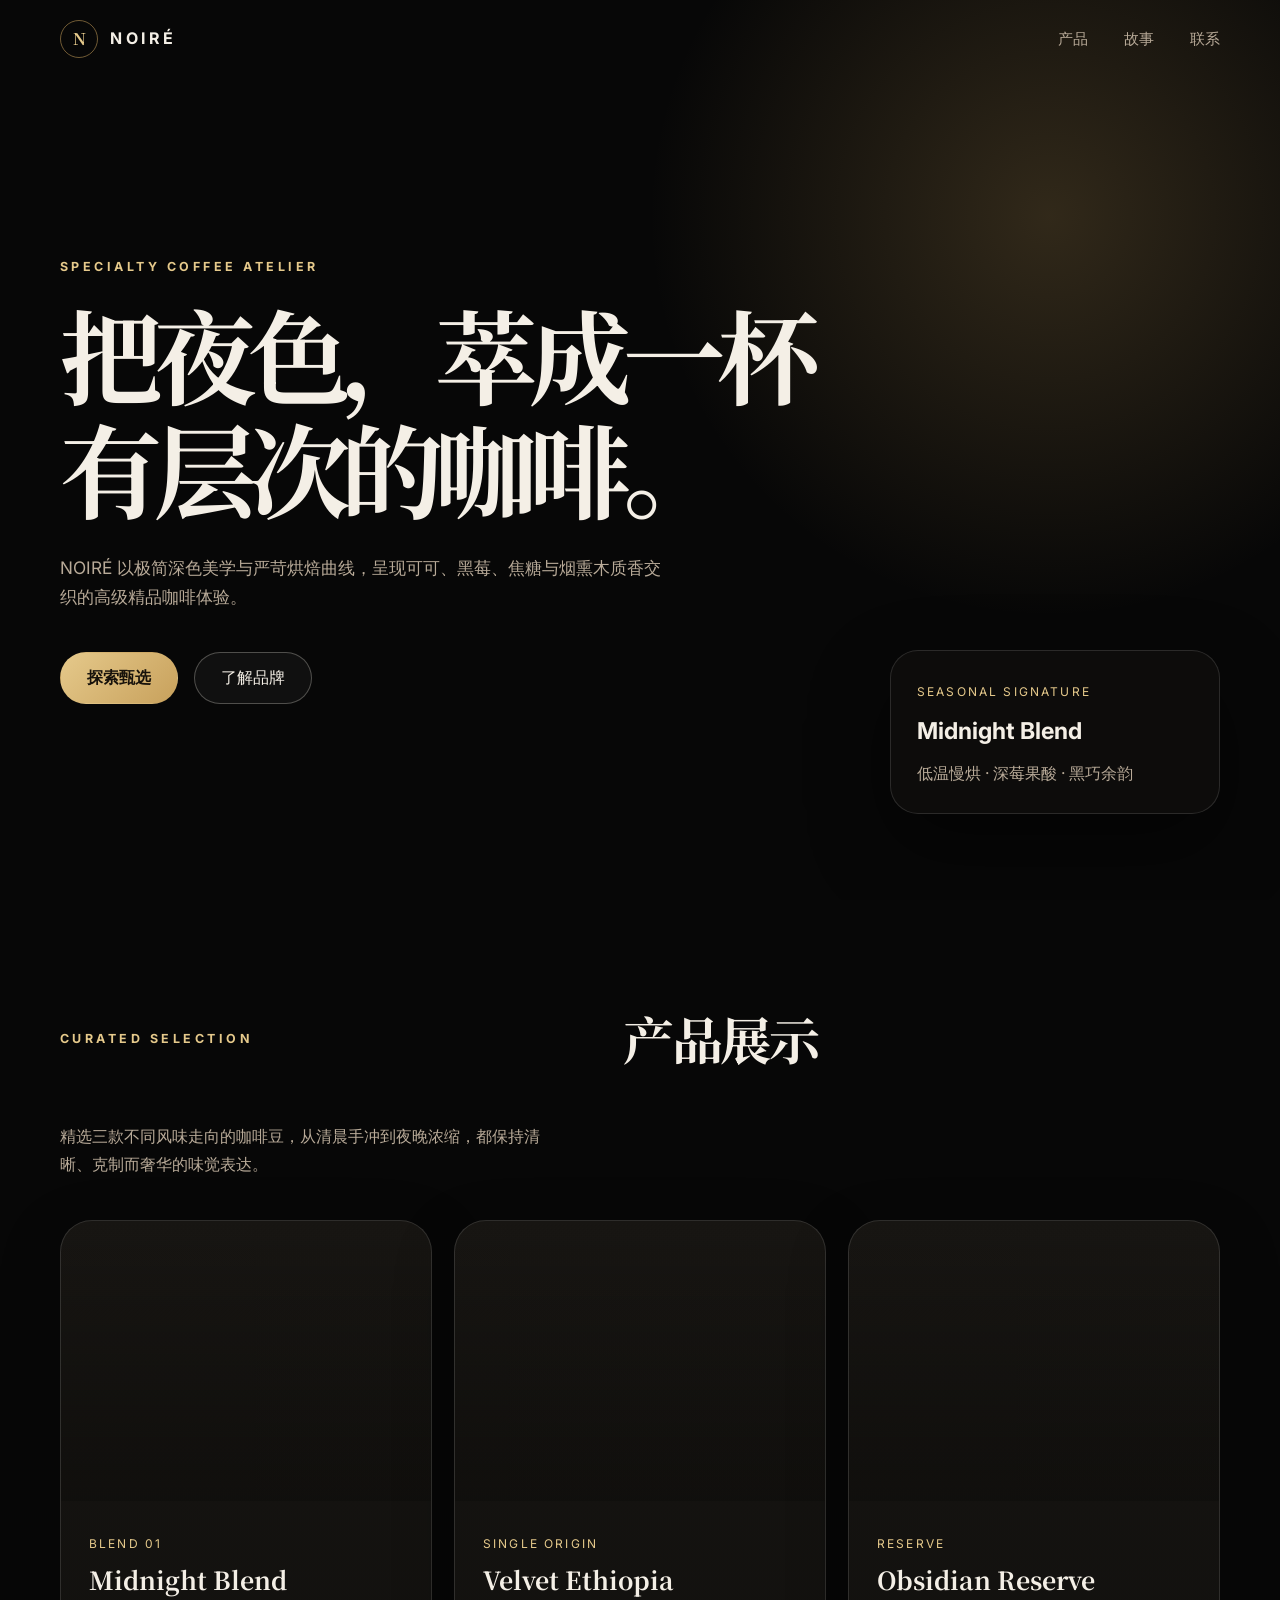
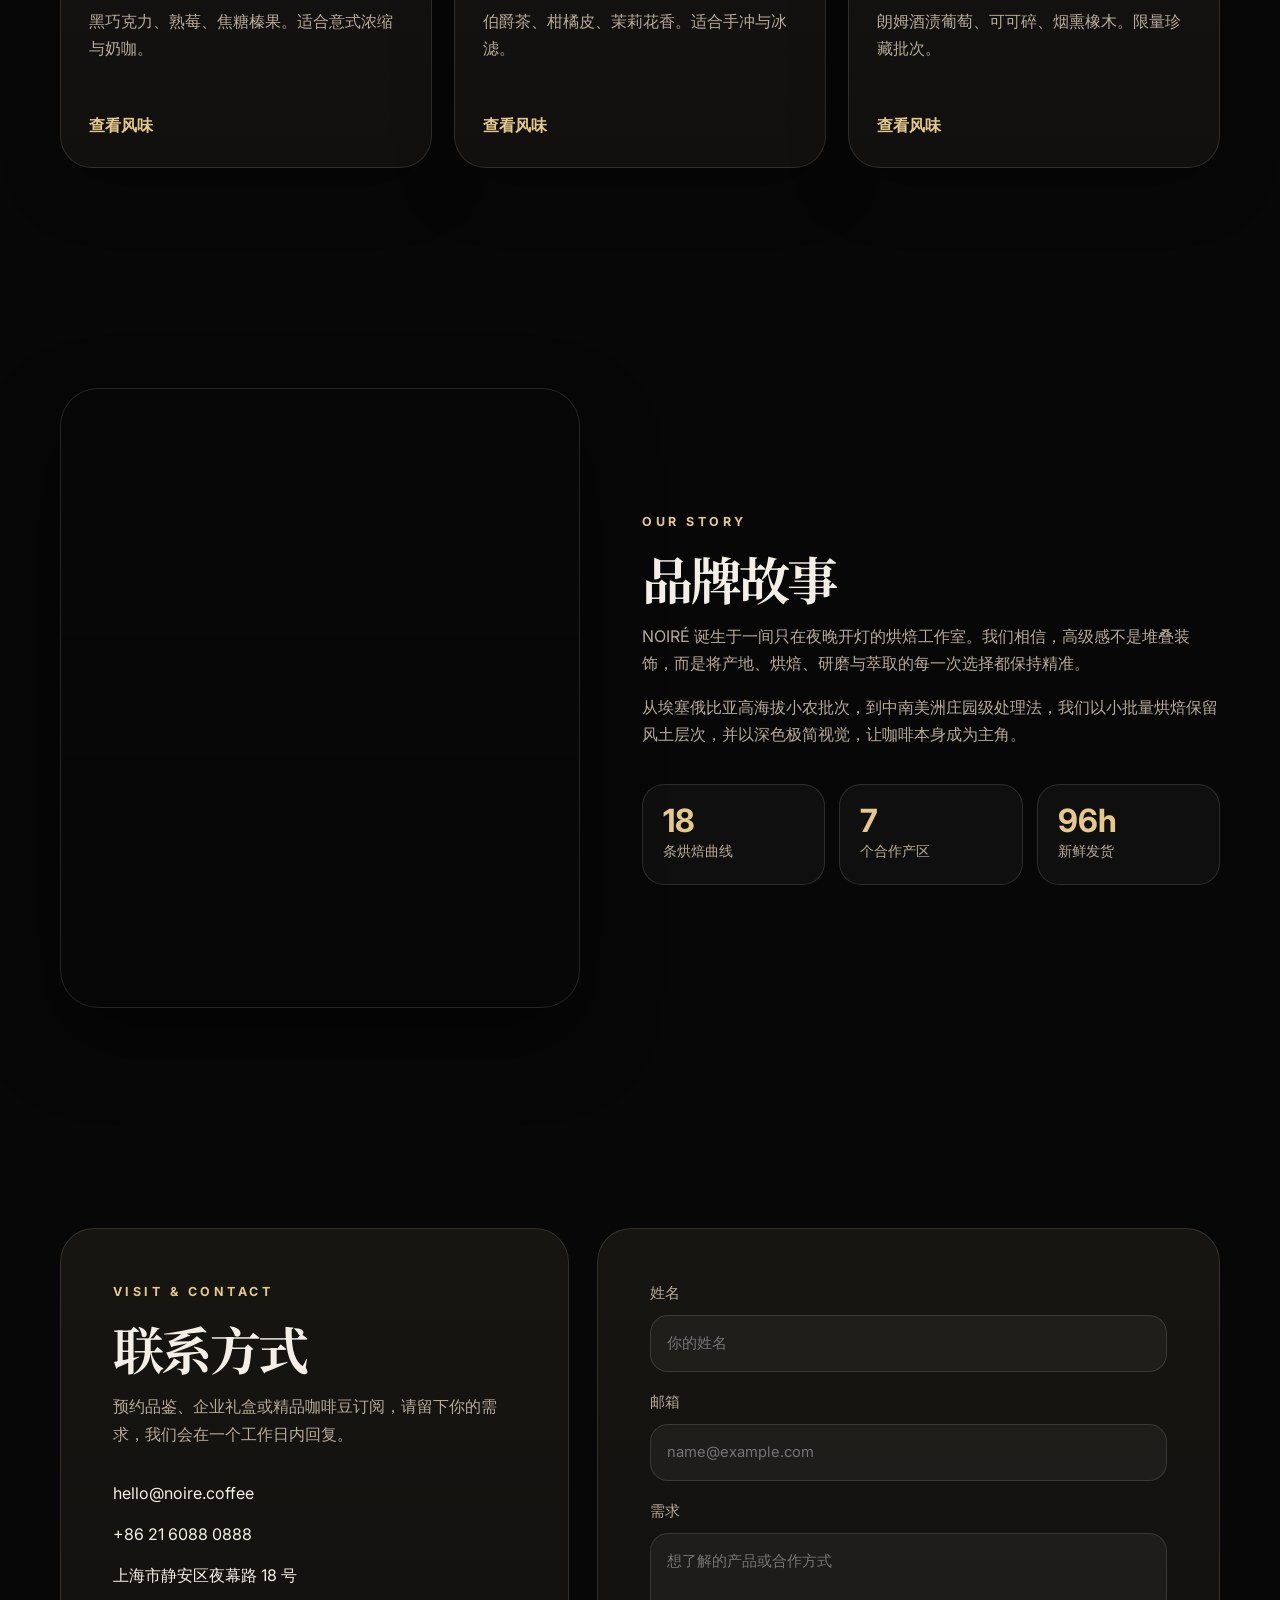
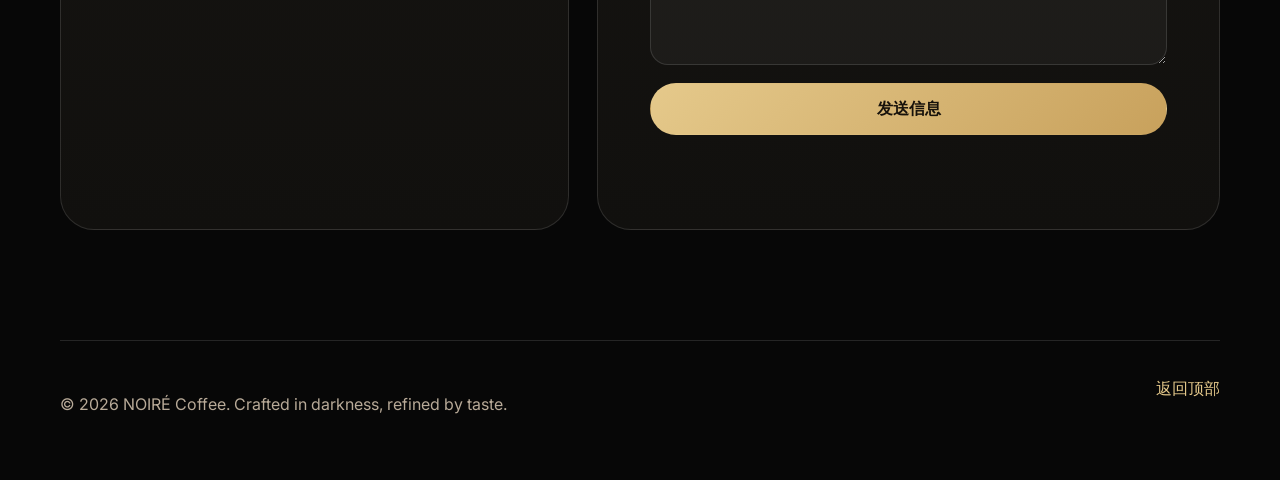
==== index.html @ 7232624d "Create premium coffee brand landing page" ====
<!DOCTYPE html>
<html lang="zh-CN">
<head>
  <meta charset="UTF-8">
  <meta name="viewport" content="width=device-width, initial-scale=1.0">
  <title>NOIRÉ Coffee | 高级精品咖啡</title>
  <meta name="description" content="NOIRÉ Coffee 高级精品咖啡品牌官网，探索深色极简美学、单品咖啡与品牌故事。">
  <link rel="preconnect" href="https://fonts.googleapis.com">
  <link rel="preconnect" href="https://fonts.gstatic.com" crossorigin>
  <link href="https://fonts.googleapis.com/css2?family=Noto+Serif+SC:wght@500;700&family=Inter:wght@400;500;600;700&display=swap" rel="stylesheet">
  <link rel="stylesheet" href="styles.css">
</head>
<body>
  <header class="site-header" id="top">
    <nav class="navbar" aria-label="主导航">
      <a class="brand" href="#top" aria-label="NOIRÉ Coffee 首页">
        <span class="brand-mark">N</span>
        <span>NOIRÉ</span>
      </a>
      <button class="menu-toggle" type="button" aria-label="打开菜单" aria-expanded="false">
        <span></span>
        <span></span>
      </button>
      <div class="nav-links">
        <a href="#products">产品</a>
        <a href="#story">故事</a>
        <a href="#contact">联系</a>
      </div>
    </nav>
  </header>

  <main>
    <section class="hero" aria-labelledby="hero-title">
      <div class="hero-bg" role="img" aria-label="深色背景中的精品咖啡杯与咖啡豆"></div>
      <div class="hero-overlay"></div>
      <div class="hero-content reveal">
        <p class="eyebrow">Specialty Coffee Atelier</p>
        <h1 id="hero-title">把夜色，萃成一杯有层次的咖啡。</h1>
        <p class="hero-copy">NOIRÉ 以极简深色美学与严苛烘焙曲线，呈现可可、黑莓、焦糖与烟熏木质香交织的高级精品咖啡体验。</p>
        <div class="hero-actions">
          <a class="button primary" href="#products">探索甄选</a>
          <a class="button ghost" href="#story">了解品牌</a>
        </div>
      </div>
      <div class="hero-card reveal" aria-label="本季主推咖啡信息">
        <span>Seasonal Signature</span>
        <strong>Midnight Blend</strong>
        <p>低温慢烘 · 深莓果酸 · 黑巧余韵</p>
      </div>
    </section>

    <section class="section products" id="products" aria-labelledby="products-title">
      <div class="section-heading reveal">
        <p class="eyebrow">Curated Selection</p>
        <h2 id="products-title">产品展示</h2>
        <p>精选三款不同风味走向的咖啡豆，从清晨手冲到夜晚浓缩，都保持清晰、克制而奢华的味觉表达。</p>
      </div>
      <div class="product-grid">
        <article class="product-card reveal">
          <div class="product-visual visual-one"></div>
          <div class="product-info">
            <span>Blend 01</span>
            <h3>Midnight Blend</h3>
            <p>黑巧克力、熟莓、焦糖榛果。适合意式浓缩与奶咖。</p>
            <button class="text-button" type="button" data-product="Midnight Blend">查看风味</button>
          </div>
        </article>
        <article class="product-card reveal">
          <div class="product-visual visual-two"></div>
          <div class="product-info">
            <span>Single Origin</span>
            <h3>Velvet Ethiopia</h3>
            <p>伯爵茶、柑橘皮、茉莉花香。适合手冲与冰滤。</p>
            <button class="text-button" type="button" data-product="Velvet Ethiopia">查看风味</button>
          </div>
        </article>
        <article class="product-card reveal">
          <div class="product-visual visual-three"></div>
          <div class="product-info">
            <span>Reserve</span>
            <h3>Obsidian Reserve</h3>
            <p>朗姆酒渍葡萄、可可碎、烟熏橡木。限量珍藏批次。</p>
            <button class="text-button" type="button" data-product="Obsidian Reserve">查看风味</button>
          </div>
        </article>
      </div>
    </section>

    <section class="section story" id="story" aria-labelledby="story-title">
      <div class="story-image reveal" role="img" aria-label="咖啡师在深色吧台上制作咖啡"></div>
      <div class="story-content reveal">
        <p class="eyebrow">Our Story</p>
        <h2 id="story-title">品牌故事</h2>
        <p>NOIRÉ 诞生于一间只在夜晚开灯的烘焙工作室。我们相信，高级感不是堆叠装饰，而是将产地、烘焙、研磨与萃取的每一次选择都保持精准。</p>
        <p>从埃塞俄比亚高海拔小农批次，到中南美洲庄园级处理法，我们以小批量烘焙保留风土层次，并以深色极简视觉，让咖啡本身成为主角。</p>
        <div class="stats" aria-label="品牌数据">
          <div>
            <strong>18</strong>
            <span>条烘焙曲线</span>
          </div>
          <div>
            <strong>7</strong>
            <span>个合作产区</span>
          </div>
          <div>
            <strong>96h</strong>
            <span>新鲜发货</span>
          </div>
        </div>
      </div>
    </section>

    <section class="section contact" id="contact" aria-labelledby="contact-title">
      <div class="contact-panel reveal">
        <p class="eyebrow">Visit & Contact</p>
        <h2 id="contact-title">联系方式</h2>
        <p>预约品鉴、企业礼盒或精品咖啡豆订阅，请留下你的需求，我们会在一个工作日内回复。</p>
        <div class="contact-details">
          <a href="mailto:hello@noire.coffee">hello@noire.coffee</a>
          <a href="tel:+862160880888">+86 21 6088 0888</a>
          <span>上海市静安区夜幕路 18 号</span>
        </div>
      </div>
      <form class="contact-form reveal" aria-label="联系表单">
        <label>
          姓名
          <input type="text" name="name" placeholder="你的姓名" required>
        </label>
        <label>
          邮箱
          <input type="email" name="email" placeholder="name@example.com" required>
        </label>
        <label>
          需求
          <textarea name="message" rows="4" placeholder="想了解的产品或合作方式" required></textarea>
        </label>
        <button class="button primary" type="submit">发送信息</button>
        <p class="form-status" role="status" aria-live="polite"></p>
      </form>
    </section>
  </main>

  <footer class="site-footer">
    <p>© 2026 NOIRÉ Coffee. Crafted in darkness, refined by taste.</p>
    <a href="#top">返回顶部</a>
  </footer>

  <div class="flavor-toast" role="status" aria-live="polite"></div>
  <script src="script.js"></script>
</body>
</html>
---- styles.css ----
:root {
  --bg: #070707;
  --panel: #11100e;
  --panel-soft: #171512;
  --text: #f4efe6;
  --muted: #b8aa98;
  --gold: #c8a15c;
  --gold-soft: #e5c98b;
  --line: rgba(255, 255, 255, 0.12);
  --shadow: 0 32px 80px rgba(0, 0, 0, 0.48);
}

* {
  box-sizing: border-box;
}

html {
  scroll-behavior: smooth;
}

body {
  margin: 0;
  background: var(--bg);
  color: var(--text);
  font-family: Inter, "PingFang SC", "Microsoft YaHei", sans-serif;
  line-height: 1.7;
}

body.menu-open {
  overflow: hidden;
}

a {
  color: inherit;
  text-decoration: none;
}

button,
input,
textarea {
  font: inherit;
}

.site-header {
  position: fixed;
  top: 0;
  left: 0;
  right: 0;
  z-index: 10;
  border-bottom: 1px solid transparent;
  transition: background 0.3s ease, border-color 0.3s ease, backdrop-filter 0.3s ease;
}

.site-header.scrolled {
  background: rgba(7, 7, 7, 0.72);
  border-color: var(--line);
  backdrop-filter: blur(18px);
}

.navbar {
  width: min(1160px, calc(100% - 40px));
  margin: 0 auto;
  min-height: 78px;
  display: flex;
  align-items: center;
  justify-content: space-between;
}

.brand {
  display: inline-flex;
  align-items: center;
  gap: 12px;
  font-weight: 700;
  letter-spacing: 0.22em;
}

.brand-mark {
  width: 38px;
  height: 38px;
  display: grid;
  place-items: center;
  border: 1px solid rgba(200, 161, 92, 0.55);
  border-radius: 50%;
  color: var(--gold-soft);
  font-family: "Noto Serif SC", serif;
  letter-spacing: 0;
}

.nav-links {
  display: flex;
  align-items: center;
  gap: 36px;
  color: var(--muted);
  font-size: 0.94rem;
}

.nav-links a {
  transition: color 0.25s ease;
}

.nav-links a:hover {
  color: var(--gold-soft);
}

.menu-toggle {
  display: none;
  width: 42px;
  height: 42px;
  border: 1px solid var(--line);
  border-radius: 50%;
  background: transparent;
  color: var(--text);
}

.menu-toggle span {
  display: block;
  width: 18px;
  height: 1px;
  margin: 6px auto;
  background: currentColor;
}

.hero {
  position: relative;
  min-height: 100vh;
  display: grid;
  align-items: center;
  overflow: hidden;
  padding: 140px max(24px, calc((100vw - 1160px) / 2)) 80px;
}

.hero-bg,
.hero-overlay {
  position: absolute;
  inset: 0;
}

.hero-bg {
  background:
    linear-gradient(105deg, rgba(7, 7, 7, 0.94) 0%, rgba(7, 7, 7, 0.72) 42%, rgba(7, 7, 7, 0.25) 100%),
    url("https://images.unsplash.com/photo-1511920170033-f8396924c348?auto=format&fit=crop&w=1800&q=85") center/cover;
  transform: scale(1.03);
}

.hero-overlay {
  background:
    radial-gradient(circle at 82% 24%, rgba(200, 161, 92, 0.22), transparent 32%),
    linear-gradient(0deg, #070707 0%, rgba(7, 7, 7, 0) 34%);
}

.hero-content {
  position: relative;
  z-index: 1;
  max-width: 760px;
}

.eyebrow {
  margin: 0 0 18px;
  color: var(--gold-soft);
  font-size: 0.78rem;
  font-weight: 700;
  letter-spacing: 0.28em;
  text-transform: uppercase;
}

h1,
h2,
h3 {
  margin: 0;
  font-family: "Noto Serif SC", serif;
  font-weight: 700;
  line-height: 1.12;
}

h1 {
  max-width: 780px;
  font-size: clamp(3.4rem, 8vw, 7.6rem);
  letter-spacing: -0.08em;
}

h2 {
  font-size: clamp(2.1rem, 4vw, 4.2rem);
  letter-spacing: -0.05em;
}

h3 {
  font-size: 1.55rem;
}

.hero-copy {
  max-width: 610px;
  margin: 28px 0 0;
  color: var(--muted);
  font-size: 1.08rem;
}

.hero-actions {
  display: flex;
  flex-wrap: wrap;
  gap: 16px;
  margin-top: 40px;
}

.button {
  display: inline-flex;
  align-items: center;
  justify-content: center;
  min-height: 52px;
  padding: 0 26px;
  border: 1px solid transparent;
  border-radius: 999px;
  cursor: pointer;
  transition: transform 0.25s ease, border-color 0.25s ease, background 0.25s ease;
}

.button:hover {
  transform: translateY(-2px);
}

.button.primary {
  background: linear-gradient(135deg, var(--gold-soft), var(--gold));
  color: #17120b;
  font-weight: 700;
}

.button.ghost {
  border-color: rgba(244, 239, 230, 0.28);
  color: var(--text);
  background: rgba(255, 255, 255, 0.04);
}

.hero-card {
  position: absolute;
  right: max(24px, calc((100vw - 1160px) / 2));
  bottom: 86px;
  z-index: 1;
  width: min(330px, calc(100% - 48px));
  padding: 26px;
  border: 1px solid var(--line);
  border-radius: 28px;
  background: rgba(17, 16, 14, 0.72);
  box-shadow: var(--shadow);
  backdrop-filter: blur(18px);
}

.hero-card span,
.product-info span {
  color: var(--gold-soft);
  font-size: 0.75rem;
  letter-spacing: 0.18em;
  text-transform: uppercase;
}

.hero-card strong {
  display: block;
  margin-top: 8px;
  font-size: 1.45rem;
}

.hero-card p {
  margin: 8px 0 0;
  color: var(--muted);
}

.section {
  width: min(1160px, calc(100% - 40px));
  margin: 0 auto;
  padding: 110px 0;
}

.section-heading {
  display: grid;
  grid-template-columns: 0.85fr 1fr;
  gap: 56px;
  align-items: end;
  margin-bottom: 42px;
}

.section-heading p:last-child {
  margin: 0;
  color: var(--muted);
}

.product-grid {
  display: grid;
  grid-template-columns: repeat(3, 1fr);
  gap: 22px;
}

.product-card {
  overflow: hidden;
  border: 1px solid var(--line);
  border-radius: 32px;
  background: linear-gradient(180deg, var(--panel-soft), var(--panel));
  box-shadow: 0 20px 60px rgba(0, 0, 0, 0.28);
}

.product-visual {
  min-height: 280px;
  background-size: cover;
  background-position: center;
  filter: saturate(0.78) contrast(1.08);
}

.visual-one {
  background-image: linear-gradient(180deg, transparent, rgba(17, 16, 14, 0.3)), url("https://images.unsplash.com/photo-1442512595331-e89e73853f31?auto=format&fit=crop&w=900&q=80");
}

.visual-two {
  background-image: linear-gradient(180deg, transparent, rgba(17, 16, 14, 0.3)), url("https://images.unsplash.com/photo-1495474472287-4d71bcdd2085?auto=format&fit=crop&w=900&q=80");
}

.visual-three {
  background-image: linear-gradient(180deg, transparent, rgba(17, 16, 14, 0.3)), url("https://images.unsplash.com/photo-1509042239860-f550ce710b93?auto=format&fit=crop&w=900&q=80");
}

.product-info {
  padding: 28px;
}

.product-info h3 {
  margin-top: 10px;
}

.product-info p {
  min-height: 82px;
  margin: 14px 0 22px;
  color: var(--muted);
}

.text-button {
  border: 0;
  padding: 0;
  background: transparent;
  color: var(--gold-soft);
  cursor: pointer;
  font-weight: 700;
}

.story {
  display: grid;
  grid-template-columns: 0.9fr 1fr;
  gap: 62px;
  align-items: center;
}

.story-image {
  min-height: 620px;
  border: 1px solid var(--line);
  border-radius: 38px;
  background:
    linear-gradient(180deg, rgba(7, 7, 7, 0), rgba(7, 7, 7, 0.72)),
    url("https://images.unsplash.com/photo-1517701604599-bb29b565090c?auto=format&fit=crop&w=1100&q=82") center/cover;
  box-shadow: var(--shadow);
}

.story-content p:not(.eyebrow) {
  color: var(--muted);
}

.stats {
  display: grid;
  grid-template-columns: repeat(3, 1fr);
  gap: 14px;
  margin-top: 36px;
}

.stats div {
  padding: 20px;
  border: 1px solid var(--line);
  border-radius: 22px;
  background: rgba(255, 255, 255, 0.035);
}

.stats strong {
  display: block;
  color: var(--gold-soft);
  font-size: 2rem;
  line-height: 1;
}

.stats span {
  color: var(--muted);
  font-size: 0.9rem;
}

.contact {
  display: grid;
  grid-template-columns: 0.9fr 1.1fr;
  gap: 28px;
}

.contact-panel,
.contact-form {
  border: 1px solid var(--line);
  border-radius: 34px;
  background: linear-gradient(180deg, var(--panel-soft), var(--panel));
  padding: clamp(28px, 5vw, 52px);
}

.contact-panel p:not(.eyebrow) {
  color: var(--muted);
}

.contact-details {
  display: grid;
  gap: 14px;
  margin-top: 32px;
  color: var(--text);
}

.contact-details a:hover {
  color: var(--gold-soft);
}

.contact-form {
  display: grid;
  gap: 18px;
}

.contact-form label {
  display: grid;
  gap: 9px;
  color: var(--muted);
  font-size: 0.92rem;
}

.contact-form input,
.contact-form textarea {
  width: 100%;
  border: 1px solid var(--line);
  border-radius: 18px;
  background: rgba(255, 255, 255, 0.045);
  color: var(--text);
  outline: none;
  padding: 15px 16px;
  transition: border-color 0.25s ease, background 0.25s ease;
}

.contact-form input:focus,
.contact-form textarea:focus {
  border-color: rgba(229, 201, 139, 0.72);
  background: rgba(255, 255, 255, 0.065);
}

.form-status {
  min-height: 24px;
  margin: 0;
  color: var(--gold-soft);
}

.site-footer {
  width: min(1160px, calc(100% - 40px));
  margin: 0 auto;
  padding: 34px 0 46px;
  border-top: 1px solid var(--line);
  display: flex;
  justify-content: space-between;
  gap: 18px;
  color: var(--muted);
}

.site-footer a {
  color: var(--gold-soft);
}

.flavor-toast {
  position: fixed;
  left: 50%;
  bottom: 28px;
  z-index: 20;
  max-width: min(520px, calc(100% - 40px));
  padding: 16px 20px;
  border: 1px solid rgba(229, 201, 139, 0.36);
  border-radius: 999px;
  background: rgba(17, 16, 14, 0.88);
  color: var(--text);
  box-shadow: var(--shadow);
  transform: translate(-50%, 120px);
  opacity: 0;
  transition: transform 0.3s ease, opacity 0.3s ease;
  backdrop-filter: blur(16px);
}

.flavor-toast.show {
  transform: translate(-50%, 0);
  opacity: 1;
}

.reveal {
  opacity: 0;
  transform: translateY(28px);
  transition: opacity 0.7s ease, transform 0.7s ease;
}

.reveal.visible {
  opacity: 1;
  transform: translateY(0);
}

@media (max-width: 880px) {
  .menu-toggle {
    display: block;
  }

  .nav-links {
    position: fixed;
    top: 78px;
    left: 20px;
    right: 20px;
    display: grid;
    gap: 8px;
    padding: 18px;
    border: 1px solid var(--line);
    border-radius: 24px;
    background: rgba(17, 16, 14, 0.96);
    transform: translateY(-18px);
    opacity: 0;
    pointer-events: none;
    transition: transform 0.25s ease, opacity 0.25s ease;
  }

  .nav-links.open {
    transform: translateY(0);
    opacity: 1;
    pointer-events: auto;
  }

  .nav-links a {
    padding: 12px;
  }

  .hero {
    min-height: 900px;
  }

  .hero-card {
    left: 24px;
    right: 24px;
    bottom: 44px;
  }

  .section-heading,
  .product-grid,
  .story,
  .contact {
    grid-template-columns: 1fr;
  }

  .story-image {
    min-height: 420px;
  }
}

@media (max-width: 560px) {
  .navbar,
  .section,
  .site-footer {
    width: min(100% - 28px, 1160px);
  }

  .hero {
    padding-left: 14px;
    padding-right: 14px;
  }

  h1 {
    font-size: clamp(3rem, 17vw, 4.5rem);
  }

  .hero-actions,
  .site-footer {
    flex-direction: column;
  }

  .stats {
    grid-template-columns: 1fr;
  }
}
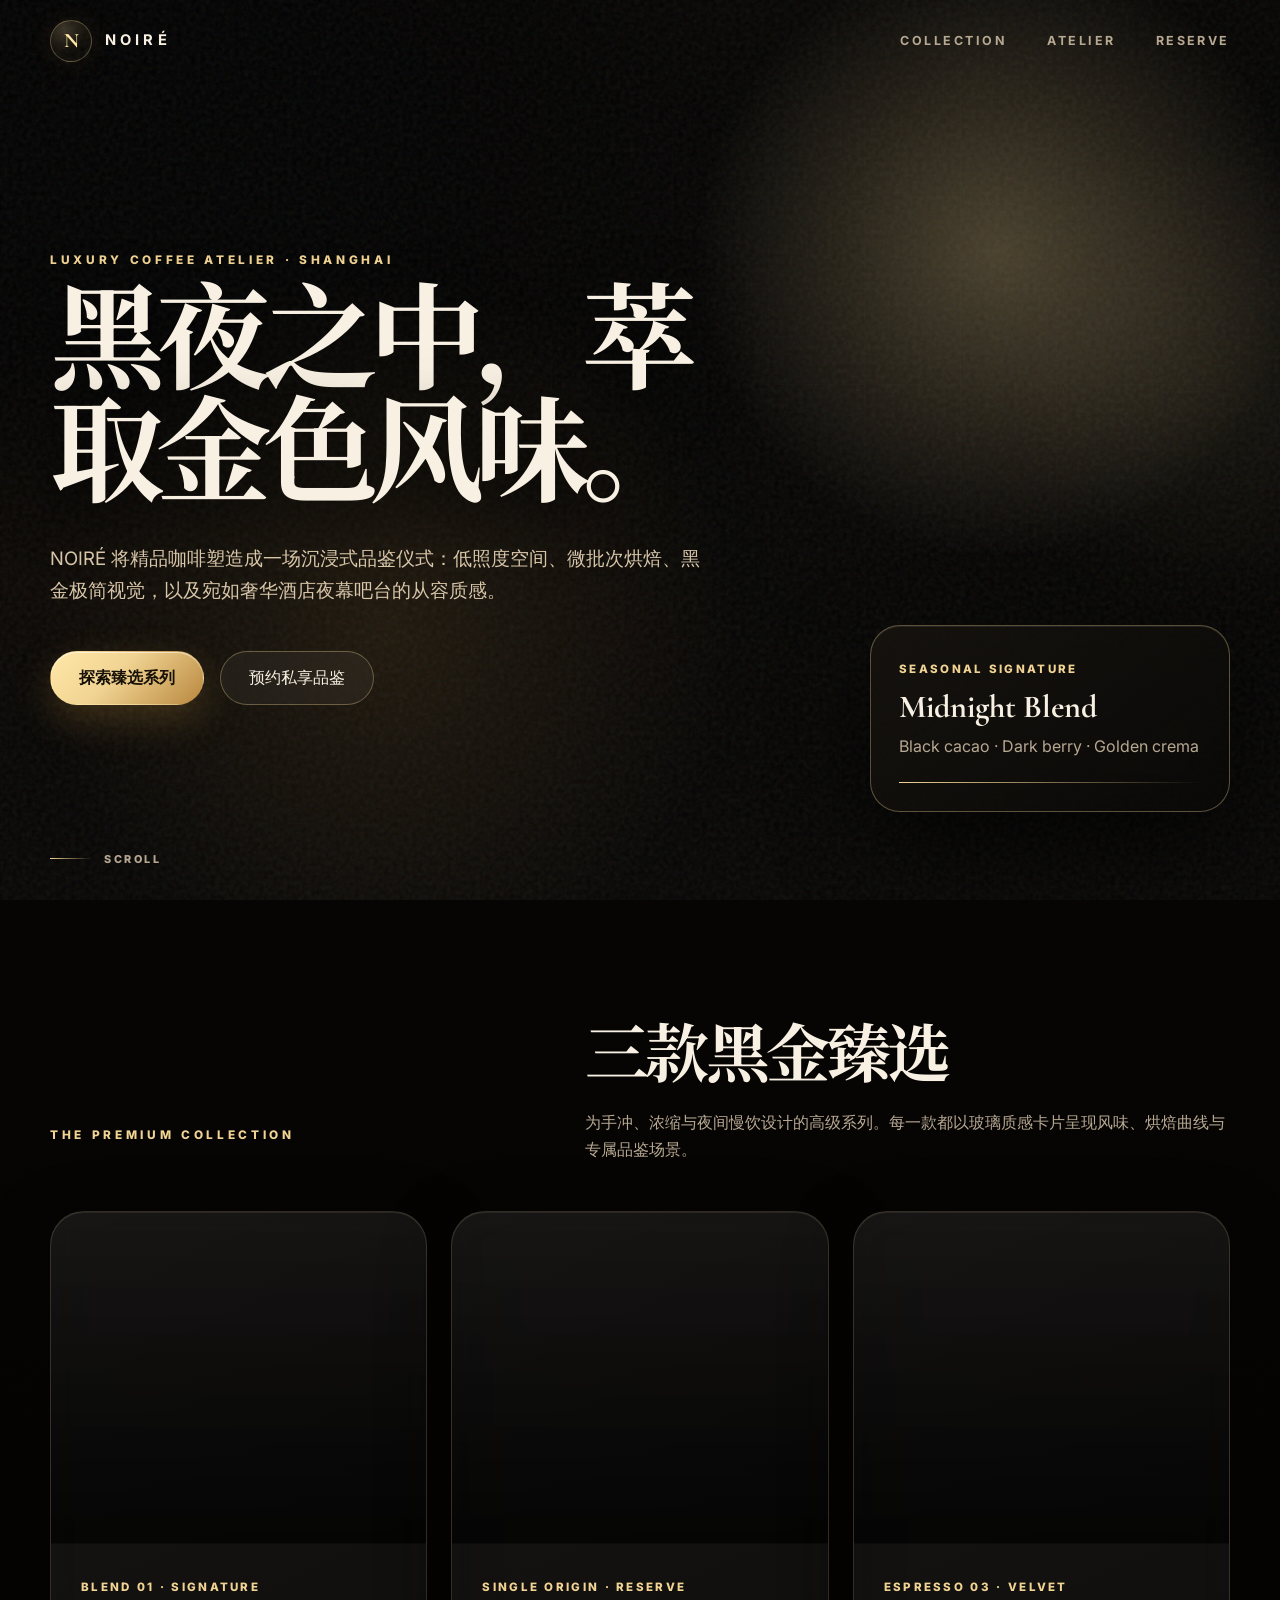
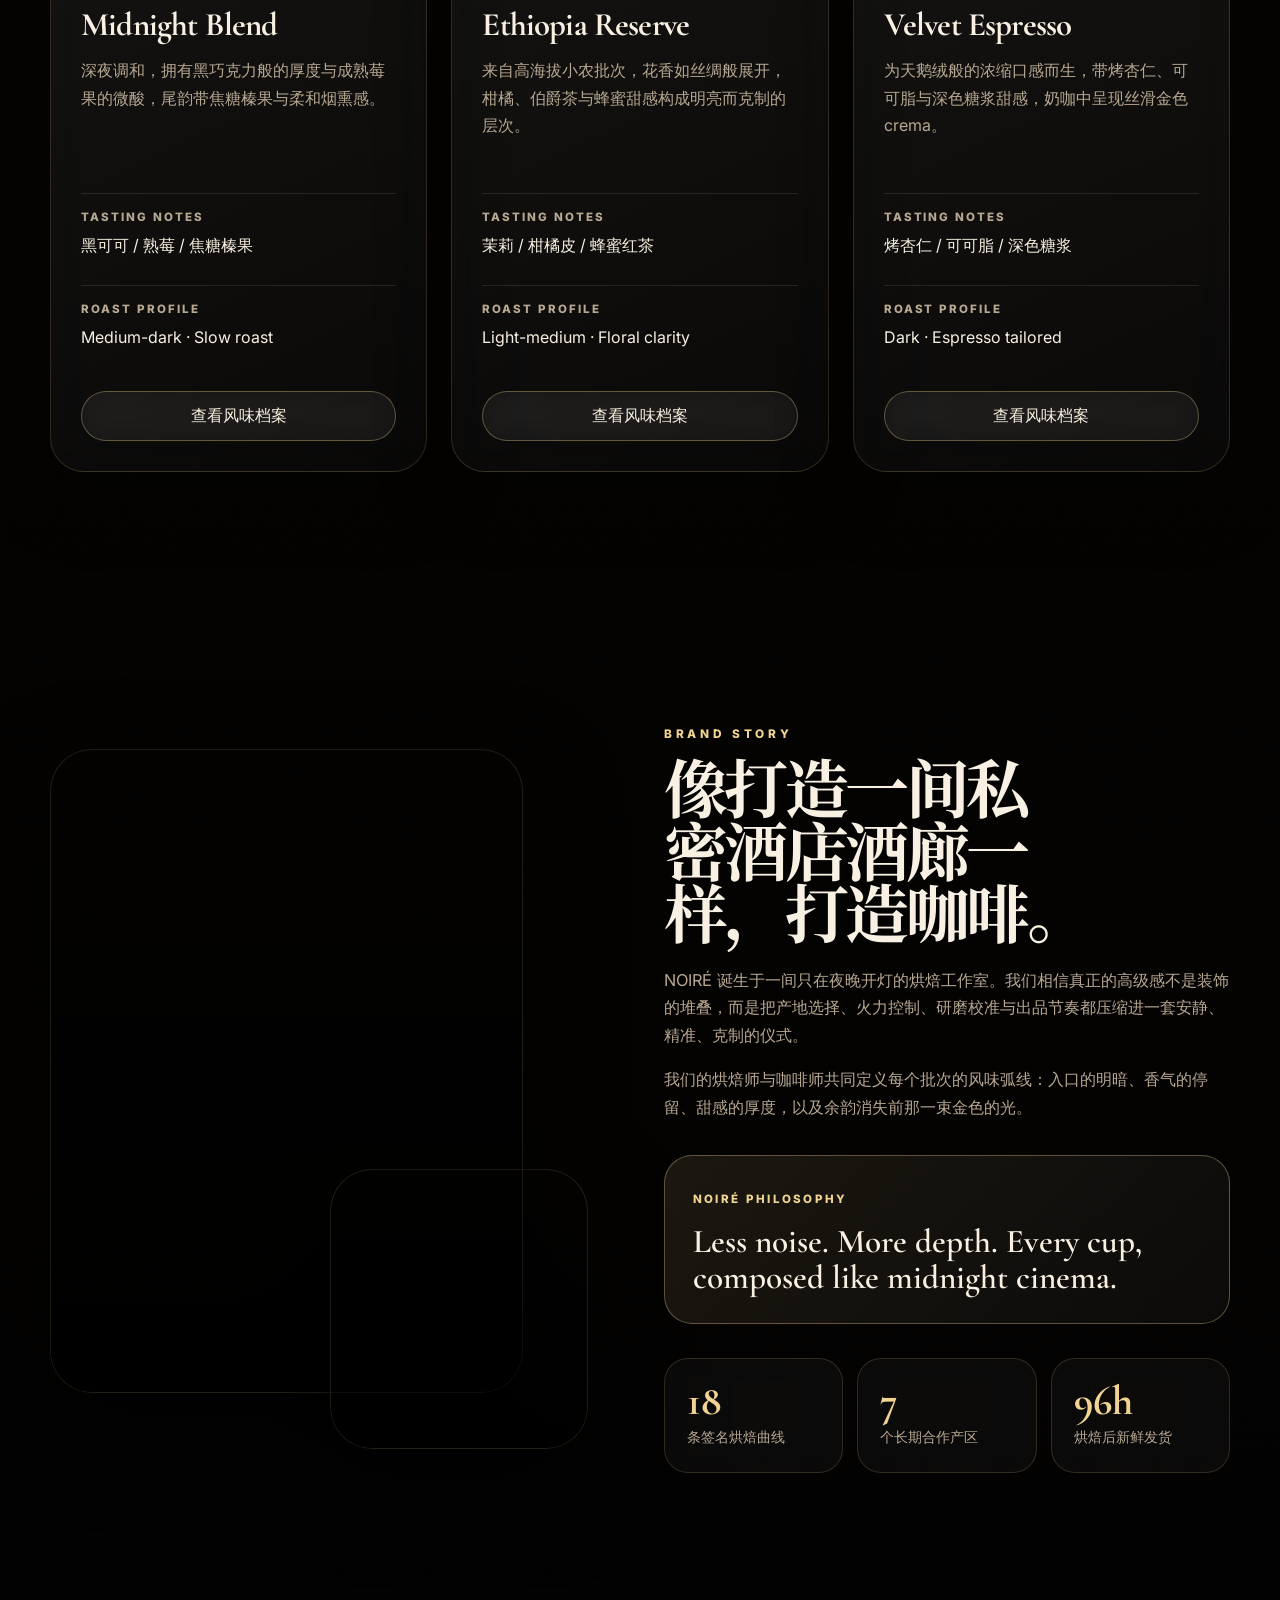
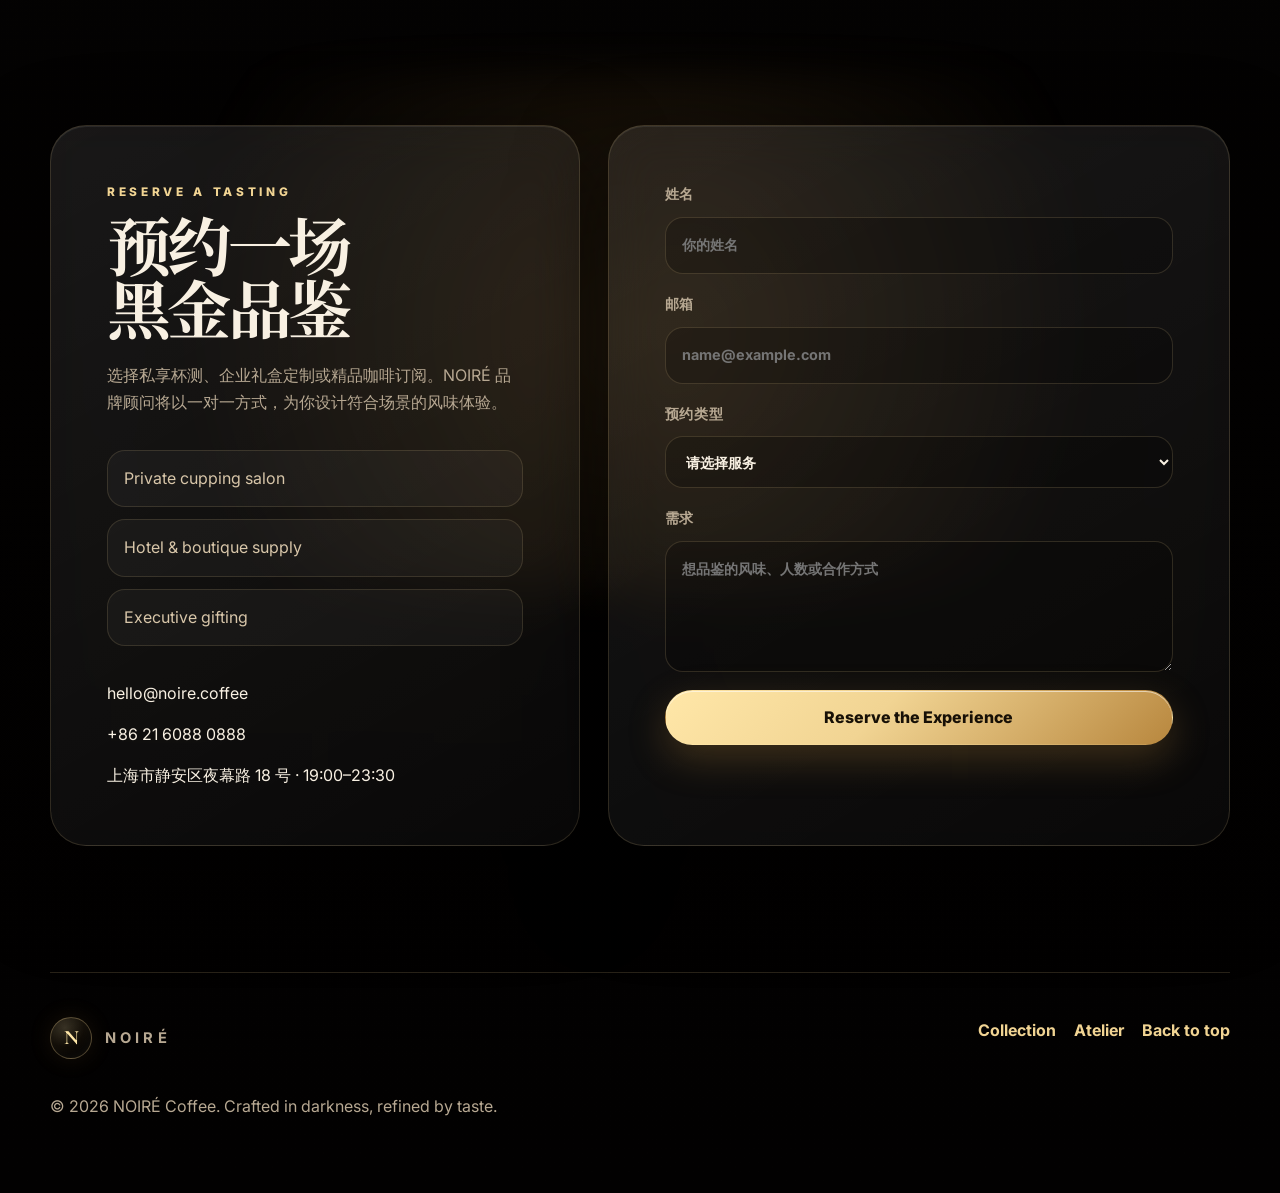
==== commit 78273ca2: "Upgrade NOIRE landing page to luxury coffee brand" ====
--- a/index.html
+++ b/index.html
@@ -3,11 +3,11 @@
 <head>
   <meta charset="UTF-8">
   <meta name="viewport" content="width=device-width, initial-scale=1.0">
-  <title>NOIRÉ Coffee | 高级精品咖啡</title>
-  <meta name="description" content="NOIRÉ Coffee 高级精品咖啡品牌官网，探索深色极简美学、单品咖啡与品牌故事。">
+  <title>NOIRÉ Coffee | Luxury Coffee Atelier</title>
+  <meta name="description" content="NOIRÉ Coffee luxury black-and-gold specialty coffee brand website, featuring reserve coffee collections, cinematic brand storytelling, and private tasting reservations.">
   <link rel="preconnect" href="https://fonts.googleapis.com">
   <link rel="preconnect" href="https://fonts.gstatic.com" crossorigin>
-  <link href="https://fonts.googleapis.com/css2?family=Noto+Serif+SC:wght@500;700&family=Inter:wght@400;500;600;700&display=swap" rel="stylesheet">
+  <link href="https://fonts.googleapis.com/css2?family=Cormorant+Garamond:wght@500;600;700&family=Inter:wght@400;500;600;700&family=Noto+Serif+SC:wght@500;700&display=swap" rel="stylesheet">
   <link rel="stylesheet" href="styles.css">
 </head>
 <body>
@@ -15,96 +15,143 @@
     <nav class="navbar" aria-label="主导航">
       <a class="brand" href="#top" aria-label="NOIRÉ Coffee 首页">
         <span class="brand-mark">N</span>
-        <span>NOIRÉ</span>
+        <span class="brand-word">NOIRÉ</span>
       </a>
       <button class="menu-toggle" type="button" aria-label="打开菜单" aria-expanded="false">
         <span></span>
         <span></span>
       </button>
       <div class="nav-links">
-        <a href="#products">产品</a>
-        <a href="#story">故事</a>
-        <a href="#contact">联系</a>
+        <a href="#products">Collection</a>
+        <a href="#story">Atelier</a>
+        <a href="#contact">Reserve</a>
       </div>
     </nav>
   </header>
 
   <main>
     <section class="hero" aria-labelledby="hero-title">
-      <div class="hero-bg" role="img" aria-label="深色背景中的精品咖啡杯与咖啡豆"></div>
+      <div class="hero-bg parallax-layer" role="img" aria-label="黑金电影光影中的精品咖啡与咖啡豆"></div>
+      <div class="hero-grain" aria-hidden="true"></div>
+      <div class="hero-orb orb-one" aria-hidden="true"></div>
+      <div class="hero-orb orb-two" aria-hidden="true"></div>
       <div class="hero-overlay"></div>
       <div class="hero-content reveal">
-        <p class="eyebrow">Specialty Coffee Atelier</p>
-        <h1 id="hero-title">把夜色，萃成一杯有层次的咖啡。</h1>
-        <p class="hero-copy">NOIRÉ 以极简深色美学与严苛烘焙曲线，呈现可可、黑莓、焦糖与烟熏木质香交织的高级精品咖啡体验。</p>
+        <p class="eyebrow">Luxury Coffee Atelier · Shanghai</p>
+        <h1 id="hero-title">黑夜之中，萃取金色风味。</h1>
+        <p class="hero-copy">NOIRÉ 将精品咖啡塑造成一场沉浸式品鉴仪式：低照度空间、微批次烘焙、黑金极简视觉，以及宛如奢华酒店夜幕吧台的从容质感。</p>
         <div class="hero-actions">
-          <a class="button primary" href="#products">探索甄选</a>
-          <a class="button ghost" href="#story">了解品牌</a>
-        </div>
-      </div>
-      <div class="hero-card reveal" aria-label="本季主推咖啡信息">
+          <a class="button primary magnetic" href="#products">探索臻选系列</a>
+          <a class="button ghost magnetic" href="#contact">预约私享品鉴</a>
+        </div>
+      </div>
+      <aside class="hero-card reveal floating" aria-label="本季主推咖啡信息">
         <span>Seasonal Signature</span>
         <strong>Midnight Blend</strong>
-        <p>低温慢烘 · 深莓果酸 · 黑巧余韵</p>
+        <p>Black cacao · Dark berry · Golden crema</p>
+        <div class="hero-card-line" aria-hidden="true"></div>
+      </aside>
+      <div class="scroll-cue" aria-hidden="true">
+        <span></span>
+        Scroll
       </div>
     </section>
 
     <section class="section products" id="products" aria-labelledby="products-title">
       <div class="section-heading reveal">
-        <p class="eyebrow">Curated Selection</p>
-        <h2 id="products-title">产品展示</h2>
-        <p>精选三款不同风味走向的咖啡豆，从清晨手冲到夜晚浓缩，都保持清晰、克制而奢华的味觉表达。</p>
+        <p class="eyebrow">The Premium Collection</p>
+        <div>
+          <h2 id="products-title">三款黑金臻选</h2>
+          <p>为手冲、浓缩与夜间慢饮设计的高级系列。每一款都以玻璃质感卡片呈现风味、烘焙曲线与专属品鉴场景。</p>
+        </div>
       </div>
       <div class="product-grid">
-        <article class="product-card reveal">
-          <div class="product-visual visual-one"></div>
+        <article class="product-card reveal floating-card">
+          <div class="product-visual visual-one" role="img" aria-label="Midnight Blend 黑金咖啡豆与杯影"></div>
           <div class="product-info">
-            <span>Blend 01</span>
+            <span>Blend 01 · Signature</span>
             <h3>Midnight Blend</h3>
-            <p>黑巧克力、熟莓、焦糖榛果。适合意式浓缩与奶咖。</p>
-            <button class="text-button" type="button" data-product="Midnight Blend">查看风味</button>
+            <p class="product-copy">深夜调和，拥有黑巧克力般的厚度与成熟莓果的微酸，尾韵带焦糖榛果与柔和烟熏感。</p>
+            <dl class="product-meta">
+              <div>
+                <dt>Tasting notes</dt>
+                <dd>黑可可 / 熟莓 / 焦糖榛果</dd>
+              </div>
+              <div>
+                <dt>Roast profile</dt>
+                <dd>Medium-dark · Slow roast</dd>
+              </div>
+            </dl>
+            <button class="button product-cta" type="button" data-product="Midnight Blend">查看风味档案</button>
           </div>
         </article>
-        <article class="product-card reveal">
-          <div class="product-visual visual-two"></div>
+        <article class="product-card reveal floating-card">
+          <div class="product-visual visual-two" role="img" aria-label="Ethiopia Reserve 高海拔精品咖啡"></div>
           <div class="product-info">
-            <span>Single Origin</span>
-            <h3>Velvet Ethiopia</h3>
-            <p>伯爵茶、柑橘皮、茉莉花香。适合手冲与冰滤。</p>
-            <button class="text-button" type="button" data-product="Velvet Ethiopia">查看风味</button>
+            <span>Single Origin · Reserve</span>
+            <h3>Ethiopia Reserve</h3>
+            <p class="product-copy">来自高海拔小农批次，花香如丝绸般展开，柑橘、伯爵茶与蜂蜜甜感构成明亮而克制的层次。</p>
+            <dl class="product-meta">
+              <div>
+                <dt>Tasting notes</dt>
+                <dd>茉莉 / 柑橘皮 / 蜂蜜红茶</dd>
+              </div>
+              <div>
+                <dt>Roast profile</dt>
+                <dd>Light-medium · Floral clarity</dd>
+              </div>
+            </dl>
+            <button class="button product-cta" type="button" data-product="Ethiopia Reserve">查看风味档案</button>
           </div>
         </article>
-        <article class="product-card reveal">
-          <div class="product-visual visual-three"></div>
+        <article class="product-card reveal floating-card">
+          <div class="product-visual visual-three" role="img" aria-label="Velvet Espresso 浓缩咖啡金色油脂"></div>
           <div class="product-info">
-            <span>Reserve</span>
-            <h3>Obsidian Reserve</h3>
-            <p>朗姆酒渍葡萄、可可碎、烟熏橡木。限量珍藏批次。</p>
-            <button class="text-button" type="button" data-product="Obsidian Reserve">查看风味</button>
+            <span>Espresso 03 · Velvet</span>
+            <h3>Velvet Espresso</h3>
+            <p class="product-copy">为天鹅绒般的浓缩口感而生，带烤杏仁、可可脂与深色糖浆甜感，奶咖中呈现丝滑金色 crema。</p>
+            <dl class="product-meta">
+              <div>
+                <dt>Tasting notes</dt>
+                <dd>烤杏仁 / 可可脂 / 深色糖浆</dd>
+              </div>
+              <div>
+                <dt>Roast profile</dt>
+                <dd>Dark · Espresso tailored</dd>
+              </div>
+            </dl>
+            <button class="button product-cta" type="button" data-product="Velvet Espresso">查看风味档案</button>
           </div>
         </article>
       </div>
     </section>
 
     <section class="section story" id="story" aria-labelledby="story-title">
-      <div class="story-image reveal" role="img" aria-label="咖啡师在深色吧台上制作咖啡"></div>
+      <div class="story-gallery reveal" aria-label="NOIRÉ 咖啡工坊沉浸式摄影">
+        <div class="story-image image-main" role="img" aria-label="深色咖啡吧台上的手冲咖啡"></div>
+        <div class="story-image image-accent floating" role="img" aria-label="黑金烘焙空间中的咖啡豆特写"></div>
+      </div>
       <div class="story-content reveal">
-        <p class="eyebrow">Our Story</p>
-        <h2 id="story-title">品牌故事</h2>
-        <p>NOIRÉ 诞生于一间只在夜晚开灯的烘焙工作室。我们相信，高级感不是堆叠装饰，而是将产地、烘焙、研磨与萃取的每一次选择都保持精准。</p>
-        <p>从埃塞俄比亚高海拔小农批次，到中南美洲庄园级处理法，我们以小批量烘焙保留风土层次，并以深色极简视觉，让咖啡本身成为主角。</p>
+        <p class="eyebrow">Brand Story</p>
+        <h2 id="story-title">像打造一间私密酒店酒廊一样，打造咖啡。</h2>
+        <p>NOIRÉ 诞生于一间只在夜晚开灯的烘焙工作室。我们相信真正的高级感不是装饰的堆叠，而是把产地选择、火力控制、研磨校准与出品节奏都压缩进一套安静、精准、克制的仪式。</p>
+        <p>我们的烘焙师与咖啡师共同定义每个批次的风味弧线：入口的明暗、香气的停留、甜感的厚度，以及余韵消失前那一束金色的光。</p>
+        <div class="editorial-quote">
+          <span>NOIRÉ Philosophy</span>
+          <strong>Less noise. More depth. Every cup, composed like midnight cinema.</strong>
+        </div>
         <div class="stats" aria-label="品牌数据">
           <div>
             <strong>18</strong>
-            <span>条烘焙曲线</span>
+            <span>条签名烘焙曲线</span>
           </div>
           <div>
             <strong>7</strong>
-            <span>个合作产区</span>
+            <span>个长期合作产区</span>
           </div>
           <div>
             <strong>96h</strong>
-            <span>新鲜发货</span>
+            <span>烘焙后新鲜发货</span>
           </div>
         </div>
       </div>
@@ -112,16 +159,21 @@
 
     <section class="section contact" id="contact" aria-labelledby="contact-title">
       <div class="contact-panel reveal">
-        <p class="eyebrow">Visit & Contact</p>
-        <h2 id="contact-title">联系方式</h2>
-        <p>预约品鉴、企业礼盒或精品咖啡豆订阅，请留下你的需求，我们会在一个工作日内回复。</p>
+        <p class="eyebrow">Reserve a Tasting</p>
+        <h2 id="contact-title">预约一场黑金品鉴</h2>
+        <p>选择私享杯测、企业礼盒定制或精品咖啡订阅。NOIRÉ 品牌顾问将以一对一方式，为你设计符合场景的风味体验。</p>
+        <div class="booking-list" aria-label="品鉴服务">
+          <span>Private cupping salon</span>
+          <span>Hotel & boutique supply</span>
+          <span>Executive gifting</span>
+        </div>
         <div class="contact-details">
           <a href="mailto:hello@noire.coffee">hello@noire.coffee</a>
           <a href="tel:+862160880888">+86 21 6088 0888</a>
-          <span>上海市静安区夜幕路 18 号</span>
-        </div>
-      </div>
-      <form class="contact-form reveal" aria-label="联系表单">
+          <span>上海市静安区夜幕路 18 号 · 19:00–23:30</span>
+        </div>
+      </div>
+      <form class="contact-form reveal" aria-label="预约品鉴表单">
         <label>
           姓名
           <input type="text" name="name" placeholder="你的姓名" required>
@@ -131,18 +183,37 @@
           <input type="email" name="email" placeholder="name@example.com" required>
         </label>
         <label>
+          预约类型
+          <select name="service" required>
+            <option value="">请选择服务</option>
+            <option>Private tasting</option>
+            <option>Corporate gifting</option>
+            <option>Coffee subscription</option>
+          </select>
+        </label>
+        <label>
           需求
-          <textarea name="message" rows="4" placeholder="想了解的产品或合作方式" required></textarea>
-        </label>
-        <button class="button primary" type="submit">发送信息</button>
+          <textarea name="message" rows="4" placeholder="想品鉴的风味、人数或合作方式" required></textarea>
+        </label>
+        <button class="button primary" type="submit">Reserve the Experience</button>
         <p class="form-status" role="status" aria-live="polite"></p>
       </form>
     </section>
   </main>
 
   <footer class="site-footer">
-    <p>© 2026 NOIRÉ Coffee. Crafted in darkness, refined by taste.</p>
-    <a href="#top">返回顶部</a>
+    <div>
+      <a class="brand footer-brand" href="#top" aria-label="NOIRÉ Coffee 返回顶部">
+        <span class="brand-mark">N</span>
+        <span class="brand-word">NOIRÉ</span>
+      </a>
+      <p>© 2026 NOIRÉ Coffee. Crafted in darkness, refined by taste.</p>
+    </div>
+    <div class="footer-links" aria-label="页脚链接">
+      <a href="#products">Collection</a>
+      <a href="#story">Atelier</a>
+      <a href="#top">Back to top</a>
+    </div>
   </footer>
 
   <div class="flavor-toast" role="status" aria-live="polite"></div>
--- a/styles.css
+++ b/styles.css
@@ -1,13 +1,18 @@
 :root {
-  --bg: #070707;
-  --panel: #11100e;
-  --panel-soft: #171512;
-  --text: #f4efe6;
-  --muted: #b8aa98;
-  --gold: #c8a15c;
-  --gold-soft: #e5c98b;
-  --line: rgba(255, 255, 255, 0.12);
-  --shadow: 0 32px 80px rgba(0, 0, 0, 0.48);
+  --bg: #050403;
+  --bg-deep: #000;
+  --panel: rgba(19, 16, 12, 0.72);
+  --panel-strong: rgba(27, 22, 16, 0.86);
+  --text: #f8f0e2;
+  --muted: #b7a892;
+  --muted-strong: #d8c6a9;
+  --gold: #b8873e;
+  --gold-soft: #f1d493;
+  --gold-bright: #ffe7a8;
+  --line: rgba(241, 212, 147, 0.16);
+  --line-strong: rgba(241, 212, 147, 0.34);
+  --shadow: 0 34px 90px rgba(0, 0, 0, 0.56);
+  --glow: 0 0 44px rgba(222, 174, 88, 0.25);
 }
 
 * {
@@ -20,10 +25,26 @@
 
 body {
   margin: 0;
-  background: var(--bg);
+  background:
+    radial-gradient(circle at 50% -10%, rgba(184, 135, 62, 0.16), transparent 34rem),
+    linear-gradient(180deg, #080604 0%, var(--bg) 38%, #020101 100%);
   color: var(--text);
   font-family: Inter, "PingFang SC", "Microsoft YaHei", sans-serif;
   line-height: 1.7;
+  overflow-x: hidden;
+}
+
+body::before {
+  position: fixed;
+  inset: 0;
+  z-index: -1;
+  pointer-events: none;
+  content: "";
+  background:
+    linear-gradient(90deg, rgba(255, 255, 255, 0.025) 1px, transparent 1px),
+    linear-gradient(180deg, rgba(255, 255, 255, 0.018) 1px, transparent 1px);
+  background-size: 96px 96px;
+  mask-image: linear-gradient(180deg, transparent, #000 18%, #000 74%, transparent);
 }
 
 body.menu-open {
@@ -37,7 +58,8 @@
 
 button,
 input,
-textarea {
+textarea,
+select {
   font: inherit;
 }
 
@@ -48,19 +70,20 @@
   right: 0;
   z-index: 10;
   border-bottom: 1px solid transparent;
-  transition: background 0.3s ease, border-color 0.3s ease, backdrop-filter 0.3s ease;
+  transition: background 0.35s ease, border-color 0.35s ease, backdrop-filter 0.35s ease, transform 0.35s ease;
 }
 
 .site-header.scrolled {
-  background: rgba(7, 7, 7, 0.72);
+  background: rgba(5, 4, 3, 0.74);
   border-color: var(--line);
-  backdrop-filter: blur(18px);
+  box-shadow: 0 18px 50px rgba(0, 0, 0, 0.24);
+  backdrop-filter: blur(24px);
 }
 
 .navbar {
-  width: min(1160px, calc(100% - 40px));
+  width: min(1180px, calc(100% - 40px));
   margin: 0 auto;
-  min-height: 78px;
+  min-height: 82px;
   display: flex;
   align-items: center;
   justify-content: space-between;
@@ -69,46 +92,74 @@
 .brand {
   display: inline-flex;
   align-items: center;
-  gap: 12px;
+  gap: 13px;
   font-weight: 700;
-  letter-spacing: 0.22em;
+  letter-spacing: 0.26em;
 }
 
 .brand-mark {
-  width: 38px;
-  height: 38px;
+  width: 42px;
+  height: 42px;
   display: grid;
   place-items: center;
-  border: 1px solid rgba(200, 161, 92, 0.55);
+  border: 1px solid var(--line-strong);
   border-radius: 50%;
-  color: var(--gold-soft);
-  font-family: "Noto Serif SC", serif;
+  color: var(--gold-bright);
+  font-family: "Cormorant Garamond", "Noto Serif SC", serif;
+  font-size: 1.28rem;
   letter-spacing: 0;
+  background: radial-gradient(circle at 35% 25%, rgba(255, 231, 168, 0.2), rgba(184, 135, 62, 0.05) 48%, transparent 70%);
+  box-shadow: inset 0 0 22px rgba(241, 212, 147, 0.08), 0 0 24px rgba(184, 135, 62, 0.12);
+}
+
+.brand-word {
+  font-size: 0.92rem;
 }
 
 .nav-links {
   display: flex;
   align-items: center;
-  gap: 36px;
-  color: var(--muted);
-  font-size: 0.94rem;
+  gap: 40px;
+  color: var(--muted);
+  font-size: 0.78rem;
+  font-weight: 700;
+  letter-spacing: 0.2em;
+  text-transform: uppercase;
 }
 
 .nav-links a {
-  transition: color 0.25s ease;
+  position: relative;
+  transition: color 0.25s ease, text-shadow 0.25s ease;
+}
+
+.nav-links a::after {
+  position: absolute;
+  left: 0;
+  right: 0;
+  bottom: -9px;
+  height: 1px;
+  content: "";
+  background: linear-gradient(90deg, transparent, var(--gold-soft), transparent);
+  transform: scaleX(0);
+  transition: transform 0.25s ease;
 }
 
 .nav-links a:hover {
-  color: var(--gold-soft);
+  color: var(--gold-bright);
+  text-shadow: 0 0 18px rgba(241, 212, 147, 0.35);
+}
+
+.nav-links a:hover::after {
+  transform: scaleX(1);
 }
 
 .menu-toggle {
   display: none;
-  width: 42px;
-  height: 42px;
+  width: 44px;
+  height: 44px;
   border: 1px solid var(--line);
   border-radius: 50%;
-  background: transparent;
+  background: rgba(255, 255, 255, 0.035);
   color: var(--text);
 }
 
@@ -126,40 +177,83 @@
   display: grid;
   align-items: center;
   overflow: hidden;
-  padding: 140px max(24px, calc((100vw - 1160px) / 2)) 80px;
+  padding: 150px max(24px, calc((100vw - 1180px) / 2)) 96px;
+  isolation: isolate;
 }
 
 .hero-bg,
-.hero-overlay {
+.hero-overlay,
+.hero-grain,
+.hero-orb {
   position: absolute;
   inset: 0;
 }
 
 .hero-bg {
+  z-index: -5;
   background:
-    linear-gradient(105deg, rgba(7, 7, 7, 0.94) 0%, rgba(7, 7, 7, 0.72) 42%, rgba(7, 7, 7, 0.25) 100%),
-    url("https://images.unsplash.com/photo-1511920170033-f8396924c348?auto=format&fit=crop&w=1800&q=85") center/cover;
-  transform: scale(1.03);
+    linear-gradient(100deg, rgba(0, 0, 0, 0.96) 0%, rgba(3, 2, 1, 0.86) 37%, rgba(3, 2, 1, 0.34) 68%, rgba(0, 0, 0, 0.78) 100%),
+    url("https://images.unsplash.com/photo-1511920170033-f8396924c348?auto=format&fit=crop&w=2200&q=90") center/cover;
+  filter: saturate(0.78) contrast(1.16) brightness(0.78);
+  transform: scale(1.08);
+  will-change: transform;
 }
 
 .hero-overlay {
+  z-index: -3;
   background:
-    radial-gradient(circle at 82% 24%, rgba(200, 161, 92, 0.22), transparent 32%),
-    linear-gradient(0deg, #070707 0%, rgba(7, 7, 7, 0) 34%);
+    radial-gradient(circle at 78% 28%, rgba(241, 212, 147, 0.28), transparent 19rem),
+    radial-gradient(circle at 30% 70%, rgba(184, 135, 62, 0.15), transparent 22rem),
+    linear-gradient(180deg, rgba(5, 4, 3, 0) 0%, rgba(5, 4, 3, 0.46) 66%, var(--bg) 100%);
+}
+
+.hero-grain {
+  z-index: -2;
+  opacity: 0.18;
+  mix-blend-mode: screen;
+  background-image: url("data:image/svg+xml,%3Csvg viewBox='0 0 220 220' xmlns='http://www.w3.org/2000/svg'%3E%3Cfilter id='n'%3E%3CfeTurbulence type='fractalNoise' baseFrequency='0.85' numOctaves='3' stitchTiles='stitch'/%3E%3C/filter%3E%3Crect width='100%25' height='100%25' filter='url(%23n)' opacity='0.45'/%3E%3C/svg%3E");
+}
+
+.hero-orb {
+  z-index: -4;
+  margin: auto;
+  width: 42vw;
+  height: 42vw;
+  border-radius: 50%;
+  filter: blur(44px);
+  opacity: 0.36;
+  animation: breathe 9s ease-in-out infinite;
+}
+
+.orb-one {
+  left: auto;
+  right: -16vw;
+  top: 12vh;
+  bottom: auto;
+  background: radial-gradient(circle, rgba(241, 212, 147, 0.36), transparent 62%);
+}
+
+.orb-two {
+  left: -20vw;
+  right: auto;
+  top: auto;
+  bottom: 3vh;
+  background: radial-gradient(circle, rgba(184, 111, 42, 0.25), transparent 64%);
+  animation-delay: -3s;
 }
 
 .hero-content {
   position: relative;
   z-index: 1;
-  max-width: 760px;
+  max-width: 820px;
 }
 
 .eyebrow {
   margin: 0 0 18px;
   color: var(--gold-soft);
-  font-size: 0.78rem;
-  font-weight: 700;
-  letter-spacing: 0.28em;
+  font-size: 0.74rem;
+  font-weight: 800;
+  letter-spacing: 0.31em;
   text-transform: uppercase;
 }
 
@@ -167,250 +261,442 @@
 h2,
 h3 {
   margin: 0;
-  font-family: "Noto Serif SC", serif;
+  font-family: "Cormorant Garamond", "Noto Serif SC", serif;
   font-weight: 700;
-  line-height: 1.12;
+  line-height: 0.98;
 }
 
 h1 {
-  max-width: 780px;
-  font-size: clamp(3.4rem, 8vw, 7.6rem);
-  letter-spacing: -0.08em;
+  max-width: 840px;
+  font-size: clamp(4rem, 9vw, 8.8rem);
+  letter-spacing: -0.075em;
+  text-wrap: balance;
+  text-shadow: 0 18px 60px rgba(0, 0, 0, 0.72);
 }
 
 h2 {
-  font-size: clamp(2.1rem, 4vw, 4.2rem);
-  letter-spacing: -0.05em;
+  font-size: clamp(2.55rem, 5vw, 5.2rem);
+  letter-spacing: -0.055em;
+  text-wrap: balance;
 }
 
 h3 {
-  font-size: 1.55rem;
+  font-size: 2.05rem;
+  letter-spacing: -0.025em;
 }
 
 .hero-copy {
-  max-width: 610px;
-  margin: 28px 0 0;
-  color: var(--muted);
-  font-size: 1.08rem;
+  max-width: 650px;
+  margin: 30px 0 0;
+  color: var(--muted-strong);
+  font-size: clamp(1rem, 1.45vw, 1.22rem);
 }
 
 .hero-actions {
   display: flex;
   flex-wrap: wrap;
   gap: 16px;
-  margin-top: 40px;
+  margin-top: 44px;
 }
 
 .button {
+  position: relative;
   display: inline-flex;
   align-items: center;
   justify-content: center;
-  min-height: 52px;
-  padding: 0 26px;
+  min-height: 54px;
+  padding: 0 28px;
+  overflow: hidden;
   border: 1px solid transparent;
   border-radius: 999px;
   cursor: pointer;
-  transition: transform 0.25s ease, border-color 0.25s ease, background 0.25s ease;
+  transition: transform 0.28s ease, border-color 0.28s ease, background 0.28s ease, box-shadow 0.28s ease, color 0.28s ease;
+}
+
+.button::before {
+  position: absolute;
+  inset: 0;
+  content: "";
+  background: linear-gradient(115deg, transparent 0%, rgba(255, 255, 255, 0.45) 48%, transparent 100%);
+  transform: translateX(-130%);
+  transition: transform 0.65s ease;
 }
 
 .button:hover {
-  transform: translateY(-2px);
+  transform: translateY(-3px);
+}
+
+.button:hover::before {
+  transform: translateX(130%);
 }
 
 .button.primary {
-  background: linear-gradient(135deg, var(--gold-soft), var(--gold));
-  color: #17120b;
-  font-weight: 700;
-}
-
-.button.ghost {
-  border-color: rgba(244, 239, 230, 0.28);
+  background: linear-gradient(135deg, var(--gold-bright), var(--gold-soft) 42%, var(--gold));
+  color: #171006;
+  font-weight: 800;
+  box-shadow: 0 14px 38px rgba(184, 135, 62, 0.28), inset 0 1px 0 rgba(255, 255, 255, 0.55);
+}
+
+.button.primary:hover {
+  box-shadow: 0 20px 58px rgba(241, 212, 147, 0.28), var(--glow);
+}
+
+.button.ghost,
+.product-cta {
+  border-color: var(--line-strong);
   color: var(--text);
-  background: rgba(255, 255, 255, 0.04);
+  background: rgba(255, 255, 255, 0.045);
+  backdrop-filter: blur(16px);
+}
+
+.button.ghost:hover,
+.product-cta:hover {
+  border-color: rgba(255, 231, 168, 0.66);
+  color: var(--gold-bright);
+  box-shadow: var(--glow);
 }
 
 .hero-card {
   position: absolute;
-  right: max(24px, calc((100vw - 1160px) / 2));
-  bottom: 86px;
+  right: max(24px, calc((100vw - 1180px) / 2));
+  bottom: 88px;
   z-index: 1;
-  width: min(330px, calc(100% - 48px));
-  padding: 26px;
-  border: 1px solid var(--line);
-  border-radius: 28px;
-  background: rgba(17, 16, 14, 0.72);
-  box-shadow: var(--shadow);
-  backdrop-filter: blur(18px);
+  width: min(360px, calc(100% - 48px));
+  padding: 28px;
+  border: 1px solid var(--line-strong);
+  border-radius: 30px;
+  background: linear-gradient(145deg, rgba(25, 21, 16, 0.74), rgba(8, 7, 5, 0.52));
+  box-shadow: var(--shadow), inset 0 1px 0 rgba(255, 255, 255, 0.08);
+  backdrop-filter: blur(24px);
 }
 
 .hero-card span,
-.product-info span {
+.product-info span,
+.editorial-quote span {
   color: var(--gold-soft);
-  font-size: 0.75rem;
-  letter-spacing: 0.18em;
+  font-size: 0.72rem;
+  font-weight: 800;
+  letter-spacing: 0.2em;
   text-transform: uppercase;
 }
 
 .hero-card strong {
   display: block;
-  margin-top: 8px;
-  font-size: 1.45rem;
+  margin-top: 10px;
+  font-family: "Cormorant Garamond", serif;
+  font-size: 2rem;
+  line-height: 1;
 }
 
 .hero-card p {
-  margin: 8px 0 0;
-  color: var(--muted);
+  margin: 10px 0 0;
+  color: var(--muted);
+}
+
+.hero-card-line {
+  height: 1px;
+  margin-top: 22px;
+  background: linear-gradient(90deg, var(--gold-soft), transparent);
+}
+
+.scroll-cue {
+  position: absolute;
+  left: max(24px, calc((100vw - 1180px) / 2));
+  bottom: 32px;
+  z-index: 1;
+  display: inline-flex;
+  align-items: center;
+  gap: 12px;
+  color: var(--muted);
+  font-size: 0.68rem;
+  font-weight: 800;
+  letter-spacing: 0.24em;
+  text-transform: uppercase;
+}
+
+.scroll-cue span {
+  width: 42px;
+  height: 1px;
+  background: linear-gradient(90deg, var(--gold-soft), transparent);
 }
 
 .section {
-  width: min(1160px, calc(100% - 40px));
+  position: relative;
+  width: min(1180px, calc(100% - 40px));
   margin: 0 auto;
-  padding: 110px 0;
+  padding: 126px 0;
 }
 
 .section-heading {
   display: grid;
-  grid-template-columns: 0.85fr 1fr;
-  gap: 56px;
+  grid-template-columns: 0.72fr 1fr;
+  gap: 70px;
   align-items: end;
-  margin-bottom: 42px;
+  margin-bottom: 48px;
 }
 
 .section-heading p:last-child {
-  margin: 0;
+  max-width: 680px;
+  margin: 20px 0 0;
   color: var(--muted);
 }
 
 .product-grid {
   display: grid;
-  grid-template-columns: repeat(3, 1fr);
-  gap: 22px;
+  grid-template-columns: repeat(3, minmax(0, 1fr));
+  gap: 24px;
 }
 
 .product-card {
+  position: relative;
   overflow: hidden;
   border: 1px solid var(--line);
-  border-radius: 32px;
-  background: linear-gradient(180deg, var(--panel-soft), var(--panel));
-  box-shadow: 0 20px 60px rgba(0, 0, 0, 0.28);
+  border-radius: 34px;
+  background: linear-gradient(155deg, rgba(255, 255, 255, 0.08), rgba(255, 255, 255, 0.025));
+  box-shadow: 0 24px 70px rgba(0, 0, 0, 0.34), inset 0 1px 0 rgba(255, 255, 255, 0.08);
+  backdrop-filter: blur(22px);
+  transition: transform 0.4s ease, border-color 0.4s ease, box-shadow 0.4s ease;
+}
+
+.product-card::after {
+  position: absolute;
+  inset: 0;
+  content: "";
+  pointer-events: none;
+  background: radial-gradient(circle at 50% 0%, rgba(241, 212, 147, 0.18), transparent 42%);
+  opacity: 0;
+  transition: opacity 0.4s ease;
+}
+
+.product-card:hover {
+  transform: translateY(-10px);
+  border-color: rgba(255, 231, 168, 0.38);
+  box-shadow: 0 30px 90px rgba(0, 0, 0, 0.48), var(--glow);
+}
+
+.product-card:hover::after {
+  opacity: 1;
 }
 
 .product-visual {
-  min-height: 280px;
+  min-height: 330px;
   background-size: cover;
   background-position: center;
-  filter: saturate(0.78) contrast(1.08);
+  filter: saturate(0.8) contrast(1.14) brightness(0.78);
+  transform: scale(1.01);
+  transition: transform 0.65s ease, filter 0.65s ease;
+}
+
+.product-card:hover .product-visual {
+  filter: saturate(0.96) contrast(1.12) brightness(0.92);
+  transform: scale(1.07);
 }
 
 .visual-one {
-  background-image: linear-gradient(180deg, transparent, rgba(17, 16, 14, 0.3)), url("https://images.unsplash.com/photo-1442512595331-e89e73853f31?auto=format&fit=crop&w=900&q=80");
+  background-image: linear-gradient(180deg, rgba(5, 4, 3, 0.04), rgba(5, 4, 3, 0.7)), url("https://images.unsplash.com/photo-1442512595331-e89e73853f31?auto=format&fit=crop&w=1000&q=86");
 }
 
 .visual-two {
-  background-image: linear-gradient(180deg, transparent, rgba(17, 16, 14, 0.3)), url("https://images.unsplash.com/photo-1495474472287-4d71bcdd2085?auto=format&fit=crop&w=900&q=80");
+  background-image: linear-gradient(180deg, rgba(5, 4, 3, 0.04), rgba(5, 4, 3, 0.7)), url("https://images.unsplash.com/photo-1495474472287-4d71bcdd2085?auto=format&fit=crop&w=1000&q=86");
 }
 
 .visual-three {
-  background-image: linear-gradient(180deg, transparent, rgba(17, 16, 14, 0.3)), url("https://images.unsplash.com/photo-1509042239860-f550ce710b93?auto=format&fit=crop&w=900&q=80");
+  background-image: linear-gradient(180deg, rgba(5, 4, 3, 0.04), rgba(5, 4, 3, 0.7)), url("https://images.unsplash.com/photo-1514432324607-a09d9b4aefdd?auto=format&fit=crop&w=1000&q=86");
 }
 
 .product-info {
-  padding: 28px;
+  position: relative;
+  z-index: 1;
+  padding: 30px;
 }
 
 .product-info h3 {
   margin-top: 10px;
 }
 
-.product-info p {
-  min-height: 82px;
-  margin: 14px 0 22px;
-  color: var(--muted);
-}
-
-.text-button {
-  border: 0;
-  padding: 0;
-  background: transparent;
-  color: var(--gold-soft);
-  cursor: pointer;
-  font-weight: 700;
+.product-copy {
+  min-height: 112px;
+  margin: 16px 0 24px;
+  color: var(--muted);
+}
+
+.product-meta {
+  display: grid;
+  gap: 12px;
+  margin: 0 0 26px;
+}
+
+.product-meta div {
+  padding: 14px 0;
+  border-top: 1px solid rgba(241, 212, 147, 0.12);
+}
+
+.product-meta dt {
+  color: var(--muted);
+  font-size: 0.72rem;
+  font-weight: 800;
+  letter-spacing: 0.17em;
+  text-transform: uppercase;
+}
+
+.product-meta dd {
+  margin: 4px 0 0;
+  color: var(--text);
+}
+
+.product-cta {
+  width: 100%;
+  min-height: 50px;
 }
 
 .story {
   display: grid;
-  grid-template-columns: 0.9fr 1fr;
-  gap: 62px;
+  grid-template-columns: 0.95fr 1fr;
+  gap: 76px;
   align-items: center;
 }
 
+.story-gallery {
+  position: relative;
+  min-height: 700px;
+}
+
 .story-image {
-  min-height: 620px;
   border: 1px solid var(--line);
-  border-radius: 38px;
+  border-radius: 42px;
+  box-shadow: var(--shadow);
+  filter: saturate(0.78) contrast(1.1) brightness(0.82);
+}
+
+.image-main {
+  position: absolute;
+  inset: 0 12% 8% 0;
   background:
-    linear-gradient(180deg, rgba(7, 7, 7, 0), rgba(7, 7, 7, 0.72)),
-    url("https://images.unsplash.com/photo-1517701604599-bb29b565090c?auto=format&fit=crop&w=1100&q=82") center/cover;
-  box-shadow: var(--shadow);
+    linear-gradient(180deg, rgba(5, 4, 3, 0.02), rgba(5, 4, 3, 0.78)),
+    url("https://images.unsplash.com/photo-1517701604599-bb29b565090c?auto=format&fit=crop&w=1200&q=88") center/cover;
+}
+
+.image-accent {
+  position: absolute;
+  right: 0;
+  bottom: 0;
+  width: 48%;
+  min-height: 280px;
+  background:
+    linear-gradient(180deg, rgba(5, 4, 3, 0), rgba(5, 4, 3, 0.72)),
+    url("https://images.unsplash.com/photo-1525088553748-01d6e210e00b?auto=format&fit=crop&w=900&q=86") center/cover;
 }
 
 .story-content p:not(.eyebrow) {
   color: var(--muted);
+  font-size: 1.02rem;
+}
+
+.editorial-quote {
+  margin-top: 34px;
+  padding: 28px;
+  border: 1px solid var(--line-strong);
+  border-radius: 28px;
+  background: linear-gradient(135deg, rgba(241, 212, 147, 0.1), rgba(255, 255, 255, 0.035));
+}
+
+.editorial-quote strong {
+  display: block;
+  margin-top: 12px;
+  font-family: "Cormorant Garamond", serif;
+  font-size: clamp(1.55rem, 2.6vw, 2.4rem);
+  font-weight: 600;
+  line-height: 1.08;
 }
 
 .stats {
   display: grid;
   grid-template-columns: repeat(3, 1fr);
   gap: 14px;
-  margin-top: 36px;
+  margin-top: 34px;
 }
 
 .stats div {
-  padding: 20px;
+  padding: 22px;
   border: 1px solid var(--line);
-  border-radius: 22px;
+  border-radius: 24px;
   background: rgba(255, 255, 255, 0.035);
+  backdrop-filter: blur(16px);
 }
 
 .stats strong {
   display: block;
   color: var(--gold-soft);
-  font-size: 2rem;
+  font-family: "Cormorant Garamond", serif;
+  font-size: 2.6rem;
   line-height: 1;
 }
 
 .stats span {
   color: var(--muted);
-  font-size: 0.9rem;
+  font-size: 0.88rem;
 }
 
 .contact {
   display: grid;
-  grid-template-columns: 0.9fr 1.1fr;
+  grid-template-columns: 0.92fr 1.08fr;
   gap: 28px;
+}
+
+.contact::before {
+  position: absolute;
+  inset: 70px -8% auto;
+  height: 54%;
+  content: "";
+  border-radius: 999px;
+  background: radial-gradient(circle, rgba(184, 135, 62, 0.18), transparent 64%);
+  filter: blur(20px);
+  pointer-events: none;
 }
 
 .contact-panel,
 .contact-form {
+  position: relative;
   border: 1px solid var(--line);
-  border-radius: 34px;
-  background: linear-gradient(180deg, var(--panel-soft), var(--panel));
-  padding: clamp(28px, 5vw, 52px);
+  border-radius: 36px;
+  background: linear-gradient(150deg, rgba(255, 255, 255, 0.09), rgba(255, 255, 255, 0.03));
+  box-shadow: var(--shadow), inset 0 1px 0 rgba(255, 255, 255, 0.08);
+  padding: clamp(30px, 5vw, 56px);
+  backdrop-filter: blur(24px);
 }
 
 .contact-panel p:not(.eyebrow) {
   color: var(--muted);
 }
 
+.booking-list {
+  display: grid;
+  gap: 12px;
+  margin-top: 34px;
+}
+
+.booking-list span {
+  padding: 14px 16px;
+  border: 1px solid rgba(241, 212, 147, 0.14);
+  border-radius: 18px;
+  color: var(--muted-strong);
+  background: rgba(255, 255, 255, 0.035);
+}
+
 .contact-details {
   display: grid;
   gap: 14px;
-  margin-top: 32px;
+  margin-top: 34px;
   color: var(--text);
+}
+
+.contact-details a {
+  transition: color 0.25s ease, text-shadow 0.25s ease;
 }
 
 .contact-details a:hover {
   color: var(--gold-soft);
+  text-shadow: 0 0 16px rgba(241, 212, 147, 0.28);
 }
 
 .contact-form {
@@ -422,25 +708,35 @@
   display: grid;
   gap: 9px;
   color: var(--muted);
-  font-size: 0.92rem;
+  font-size: 0.9rem;
+  font-weight: 700;
+  letter-spacing: 0.04em;
 }
 
 .contact-form input,
-.contact-form textarea {
+.contact-form textarea,
+.contact-form select {
   width: 100%;
   border: 1px solid var(--line);
   border-radius: 18px;
-  background: rgba(255, 255, 255, 0.045);
+  background: rgba(0, 0, 0, 0.22);
   color: var(--text);
   outline: none;
   padding: 15px 16px;
-  transition: border-color 0.25s ease, background 0.25s ease;
+  transition: border-color 0.25s ease, background 0.25s ease, box-shadow 0.25s ease;
+}
+
+.contact-form select option {
+  background: #11100e;
+  color: var(--text);
 }
 
 .contact-form input:focus,
-.contact-form textarea:focus {
-  border-color: rgba(229, 201, 139, 0.72);
-  background: rgba(255, 255, 255, 0.065);
+.contact-form textarea:focus,
+.contact-form select:focus {
+  border-color: rgba(229, 201, 139, 0.76);
+  background: rgba(255, 255, 255, 0.055);
+  box-shadow: 0 0 0 4px rgba(241, 212, 147, 0.08);
 }
 
 .form-status {
@@ -450,18 +746,32 @@
 }
 
 .site-footer {
-  width: min(1160px, calc(100% - 40px));
+  width: min(1180px, calc(100% - 40px));
   margin: 0 auto;
-  padding: 34px 0 46px;
+  padding: 44px 0 56px;
   border-top: 1px solid var(--line);
   display: flex;
+  align-items: flex-start;
   justify-content: space-between;
+  gap: 28px;
+  color: var(--muted);
+}
+
+.footer-brand {
+  margin-bottom: 18px;
+}
+
+.footer-links {
+  display: flex;
+  flex-wrap: wrap;
   gap: 18px;
-  color: var(--muted);
-}
-
-.site-footer a {
   color: var(--gold-soft);
+  font-weight: 700;
+}
+
+.footer-links a:hover,
+.site-footer a:hover {
+  color: var(--gold-bright);
 }
 
 .flavor-toast {
@@ -469,17 +779,17 @@
   left: 50%;
   bottom: 28px;
   z-index: 20;
-  max-width: min(520px, calc(100% - 40px));
-  padding: 16px 20px;
-  border: 1px solid rgba(229, 201, 139, 0.36);
+  max-width: min(620px, calc(100% - 40px));
+  padding: 16px 22px;
+  border: 1px solid rgba(229, 201, 139, 0.42);
   border-radius: 999px;
-  background: rgba(17, 16, 14, 0.88);
+  background: rgba(17, 14, 10, 0.88);
   color: var(--text);
-  box-shadow: var(--shadow);
+  box-shadow: var(--shadow), var(--glow);
   transform: translate(-50%, 120px);
   opacity: 0;
-  transition: transform 0.3s ease, opacity 0.3s ease;
-  backdrop-filter: blur(16px);
+  transition: transform 0.34s ease, opacity 0.34s ease;
+  backdrop-filter: blur(18px);
 }
 
 .flavor-toast.show {
@@ -489,23 +799,67 @@
 
 .reveal {
   opacity: 0;
-  transform: translateY(28px);
-  transition: opacity 0.7s ease, transform 0.7s ease;
+  transform: translateY(34px) scale(0.985);
+  transition: opacity 0.85s cubic-bezier(0.2, 0.75, 0.2, 1), transform 0.85s cubic-bezier(0.2, 0.75, 0.2, 1);
 }
 
 .reveal.visible {
   opacity: 1;
-  transform: translateY(0);
-}
-
-@media (max-width: 880px) {
+  transform: translateY(0) scale(1);
+}
+
+.floating {
+  animation: float 7s ease-in-out infinite;
+}
+
+.floating-card:nth-child(2) {
+  transition-delay: 0.08s;
+}
+
+.floating-card:nth-child(3) {
+  transition-delay: 0.16s;
+}
+
+@keyframes float {
+  0%, 100% {
+    transform: translateY(0);
+  }
+  50% {
+    transform: translateY(-10px);
+  }
+}
+
+@keyframes breathe {
+  0%, 100% {
+    transform: scale(1);
+  }
+  50% {
+    transform: scale(1.12);
+  }
+}
+
+@media (prefers-reduced-motion: reduce) {
+  html {
+    scroll-behavior: auto;
+  }
+
+  *,
+  *::before,
+  *::after {
+    animation-duration: 0.01ms !important;
+    animation-iteration-count: 1 !important;
+    transition-duration: 0.01ms !important;
+  }
+}
+
+@media (max-width: 960px) {
   .menu-toggle {
     display: block;
   }
 
   .nav-links {
     position: fixed;
-    top: 78px;
+    top: 82px;
     left: 20px;
     right: 20px;
     display: grid;
@@ -513,11 +867,12 @@
     padding: 18px;
     border: 1px solid var(--line);
     border-radius: 24px;
-    background: rgba(17, 16, 14, 0.96);
+    background: rgba(12, 10, 8, 0.96);
     transform: translateY(-18px);
     opacity: 0;
     pointer-events: none;
     transition: transform 0.25s ease, opacity 0.25s ease;
+    backdrop-filter: blur(20px);
   }
 
   .nav-links.open {
@@ -531,13 +886,17 @@
   }
 
   .hero {
-    min-height: 900px;
+    min-height: 940px;
   }
 
   .hero-card {
     left: 24px;
     right: 24px;
-    bottom: 44px;
+    bottom: 74px;
+  }
+
+  .scroll-cue {
+    display: none;
   }
 
   .section-heading,
@@ -547,33 +906,60 @@
     grid-template-columns: 1fr;
   }
 
-  .story-image {
-    min-height: 420px;
-  }
-}
-
-@media (max-width: 560px) {
+  .story-gallery {
+    min-height: 560px;
+  }
+
+  .image-main {
+    right: 0;
+  }
+}
+
+@media (max-width: 620px) {
   .navbar,
   .section,
   .site-footer {
-    width: min(100% - 28px, 1160px);
+    width: min(100% - 28px, 1180px);
   }
 
   .hero {
+    min-height: 880px;
     padding-left: 14px;
     padding-right: 14px;
   }
 
   h1 {
-    font-size: clamp(3rem, 17vw, 4.5rem);
+    font-size: clamp(3.4rem, 18vw, 5.1rem);
   }
 
   .hero-actions,
-  .site-footer {
+  .site-footer,
+  .footer-links {
     flex-direction: column;
+  }
+
+  .hero-card {
+    bottom: 36px;
+  }
+
+  .section {
+    padding: 88px 0;
+  }
+
+  .story-gallery {
+    min-height: 480px;
+  }
+
+  .image-accent {
+    width: 68%;
+    min-height: 220px;
   }
 
   .stats {
     grid-template-columns: 1fr;
   }
-}
+
+  .flavor-toast {
+    border-radius: 24px;
+  }
+}
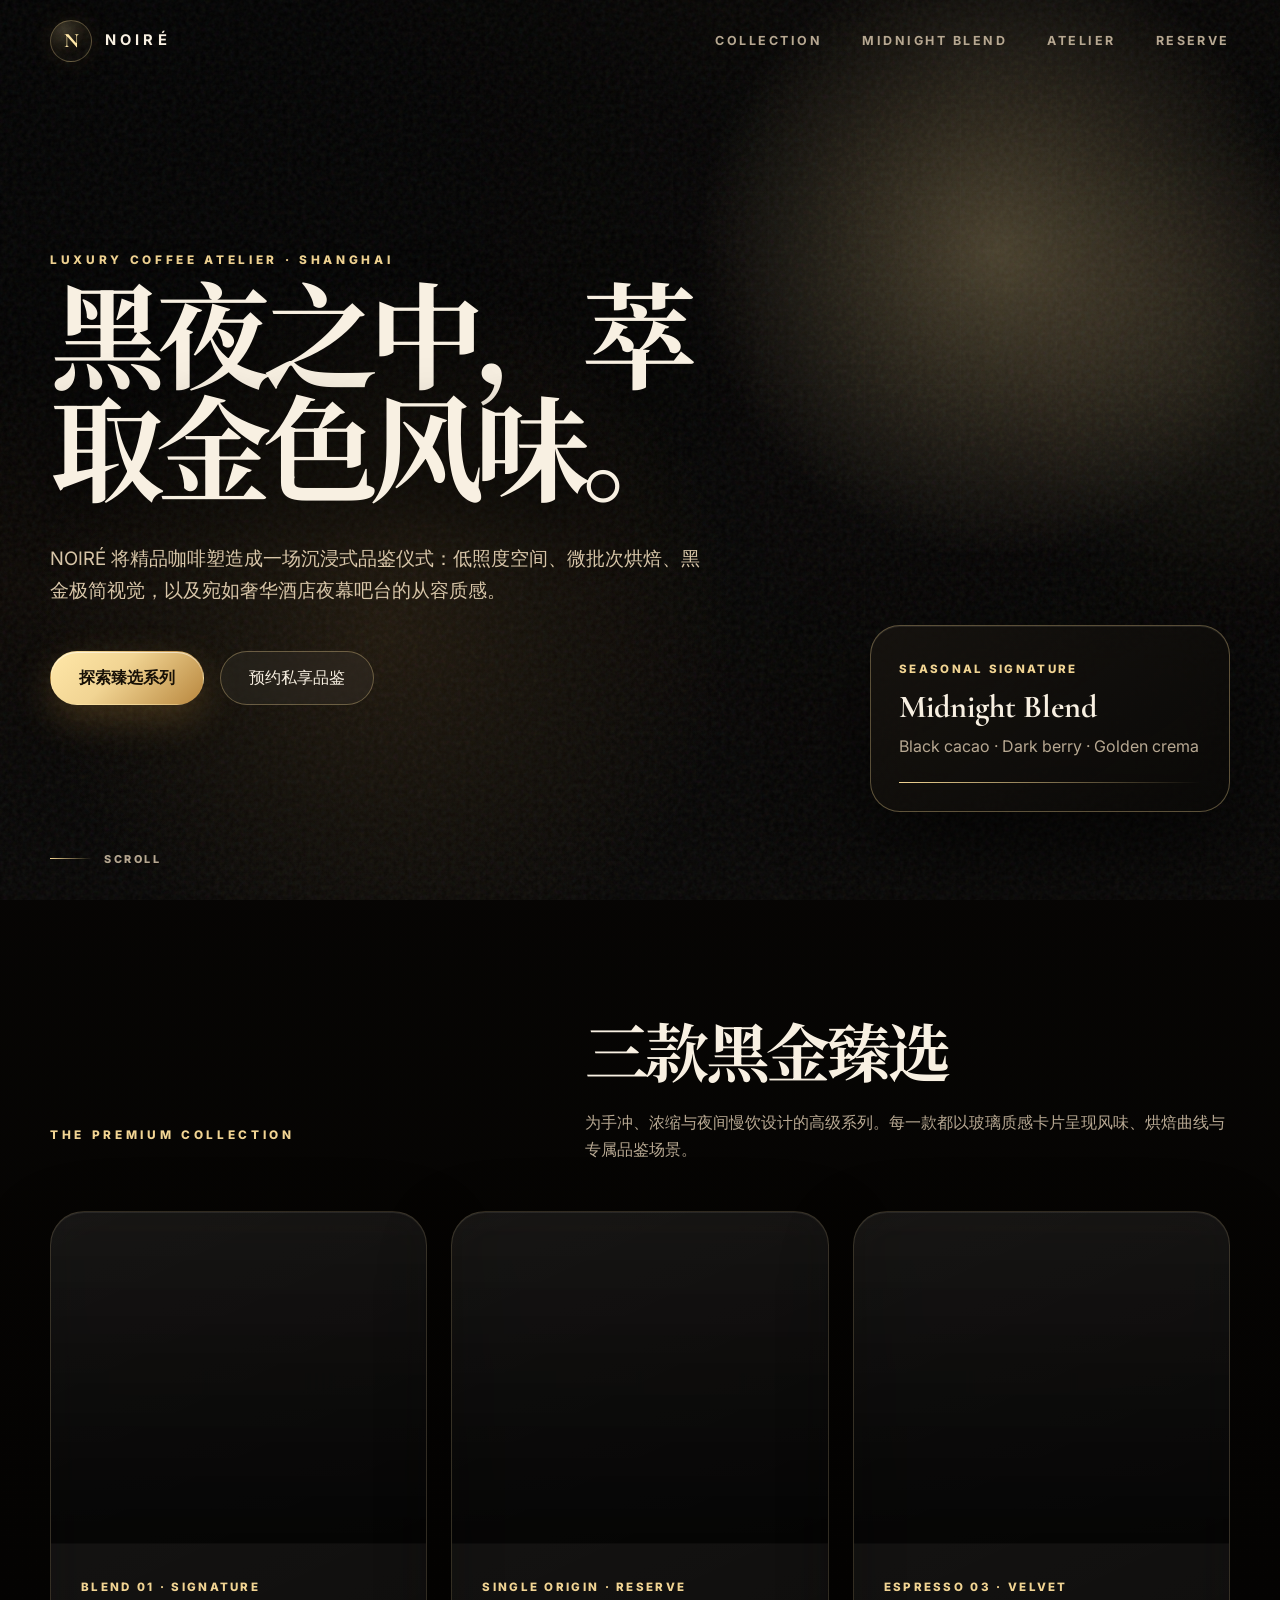
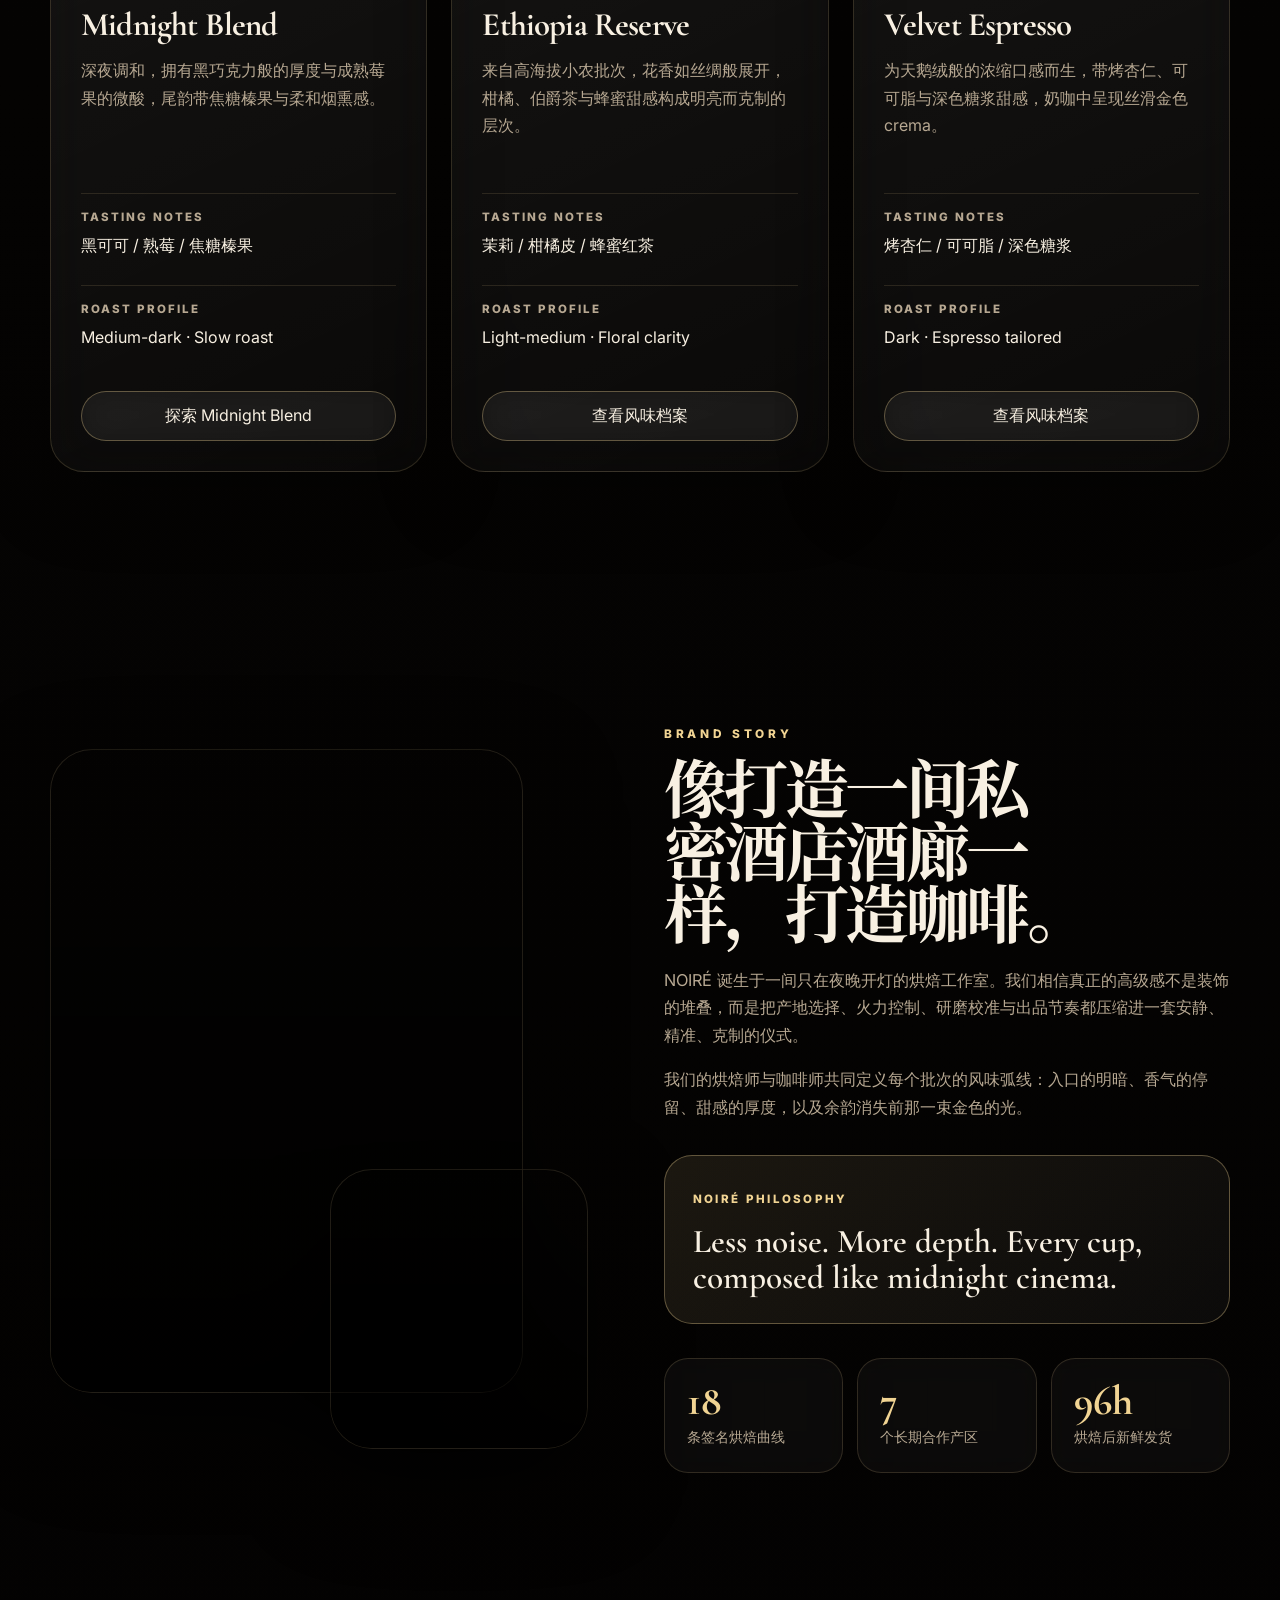
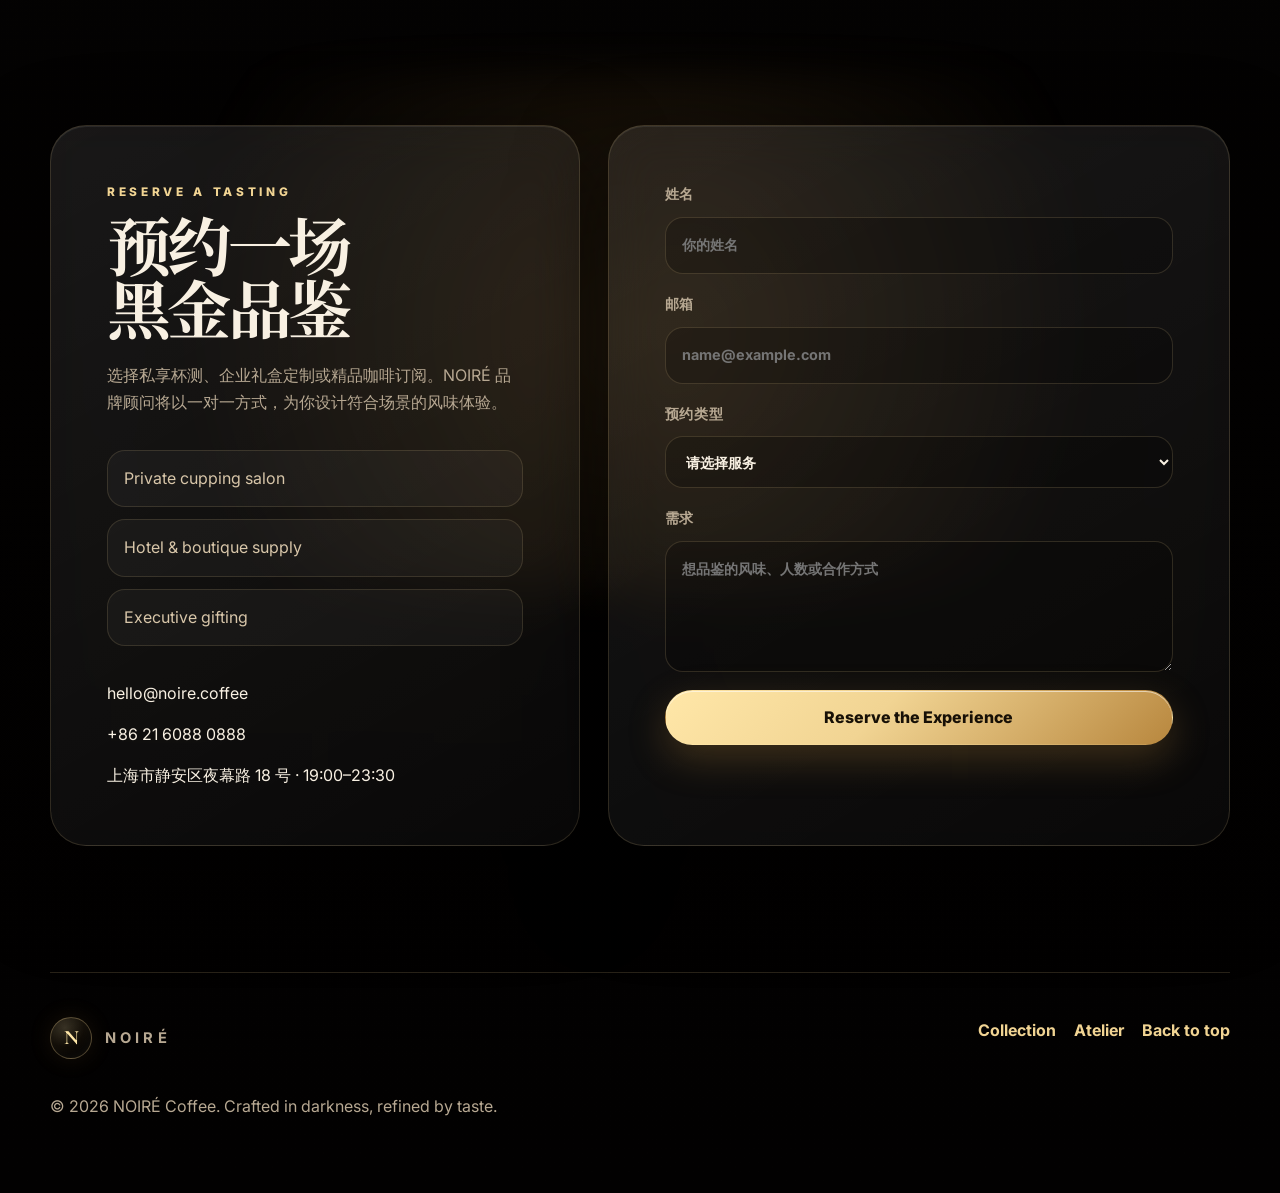
==== commit 7081f26c: "Add Midnight Blend product detail page" ====
--- a/index.html
+++ b/index.html
@@ -23,6 +23,7 @@
       </button>
       <div class="nav-links">
         <a href="#products">Collection</a>
+        <a href="product-detail.html">Midnight Blend</a>
         <a href="#story">Atelier</a>
         <a href="#contact">Reserve</a>
       </div>
@@ -82,7 +83,7 @@
                 <dd>Medium-dark · Slow roast</dd>
               </div>
             </dl>
-            <button class="button product-cta" type="button" data-product="Midnight Blend">查看风味档案</button>
+            <a class="button product-cta" href="product-detail.html">探索 Midnight Blend</a>
           </div>
         </article>
         <article class="product-card reveal floating-card">
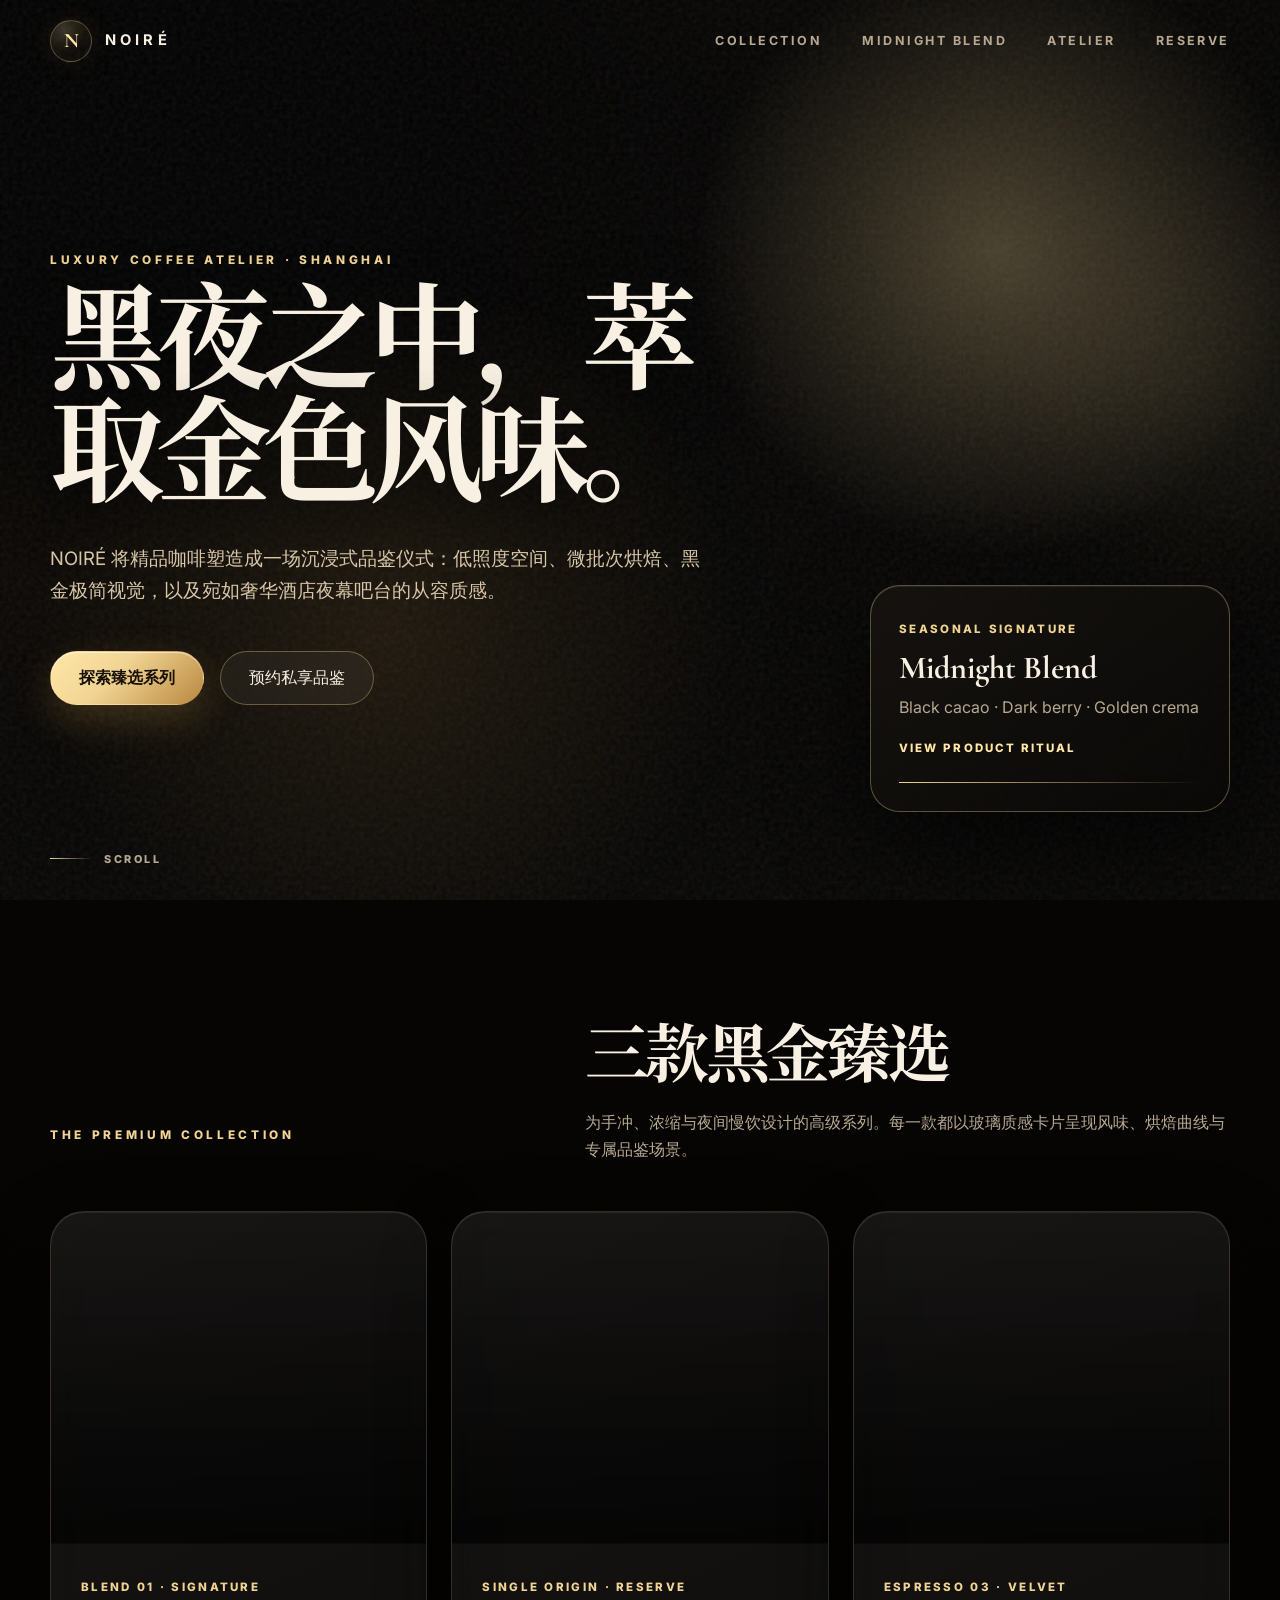
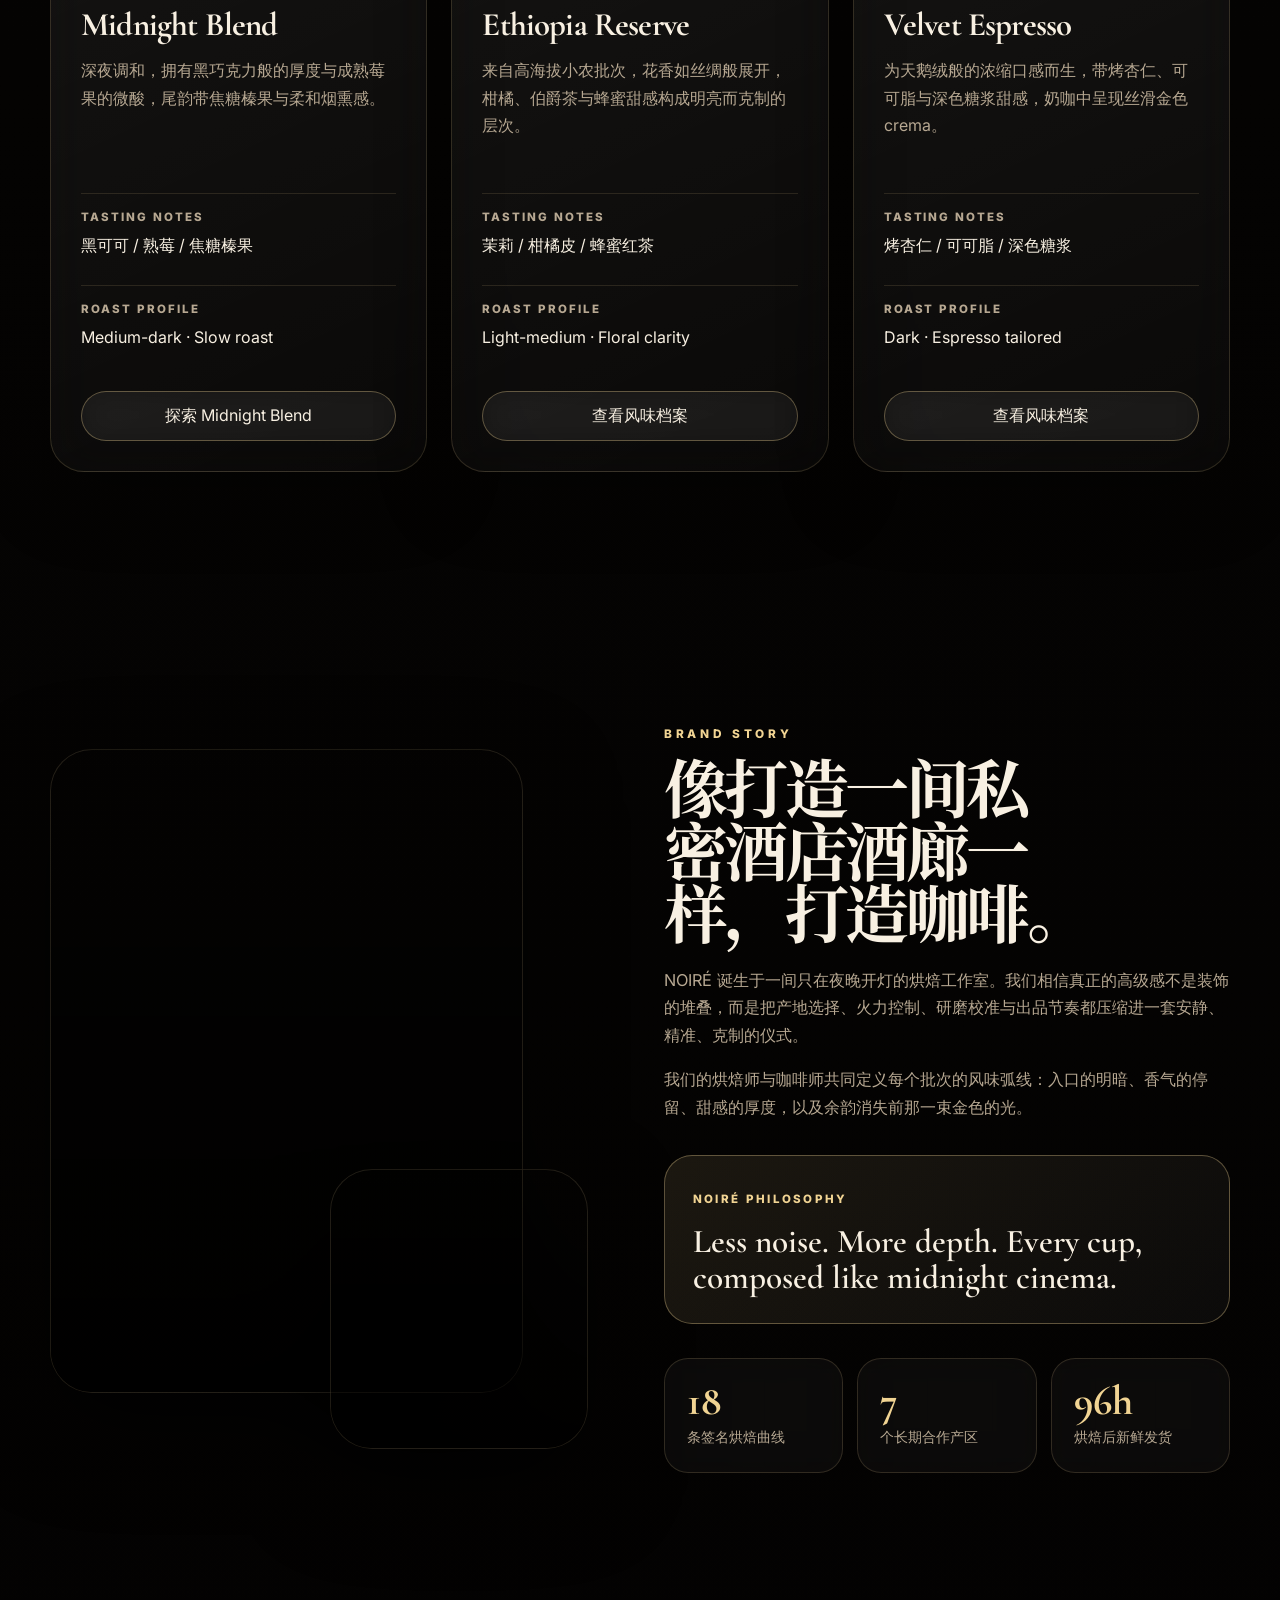
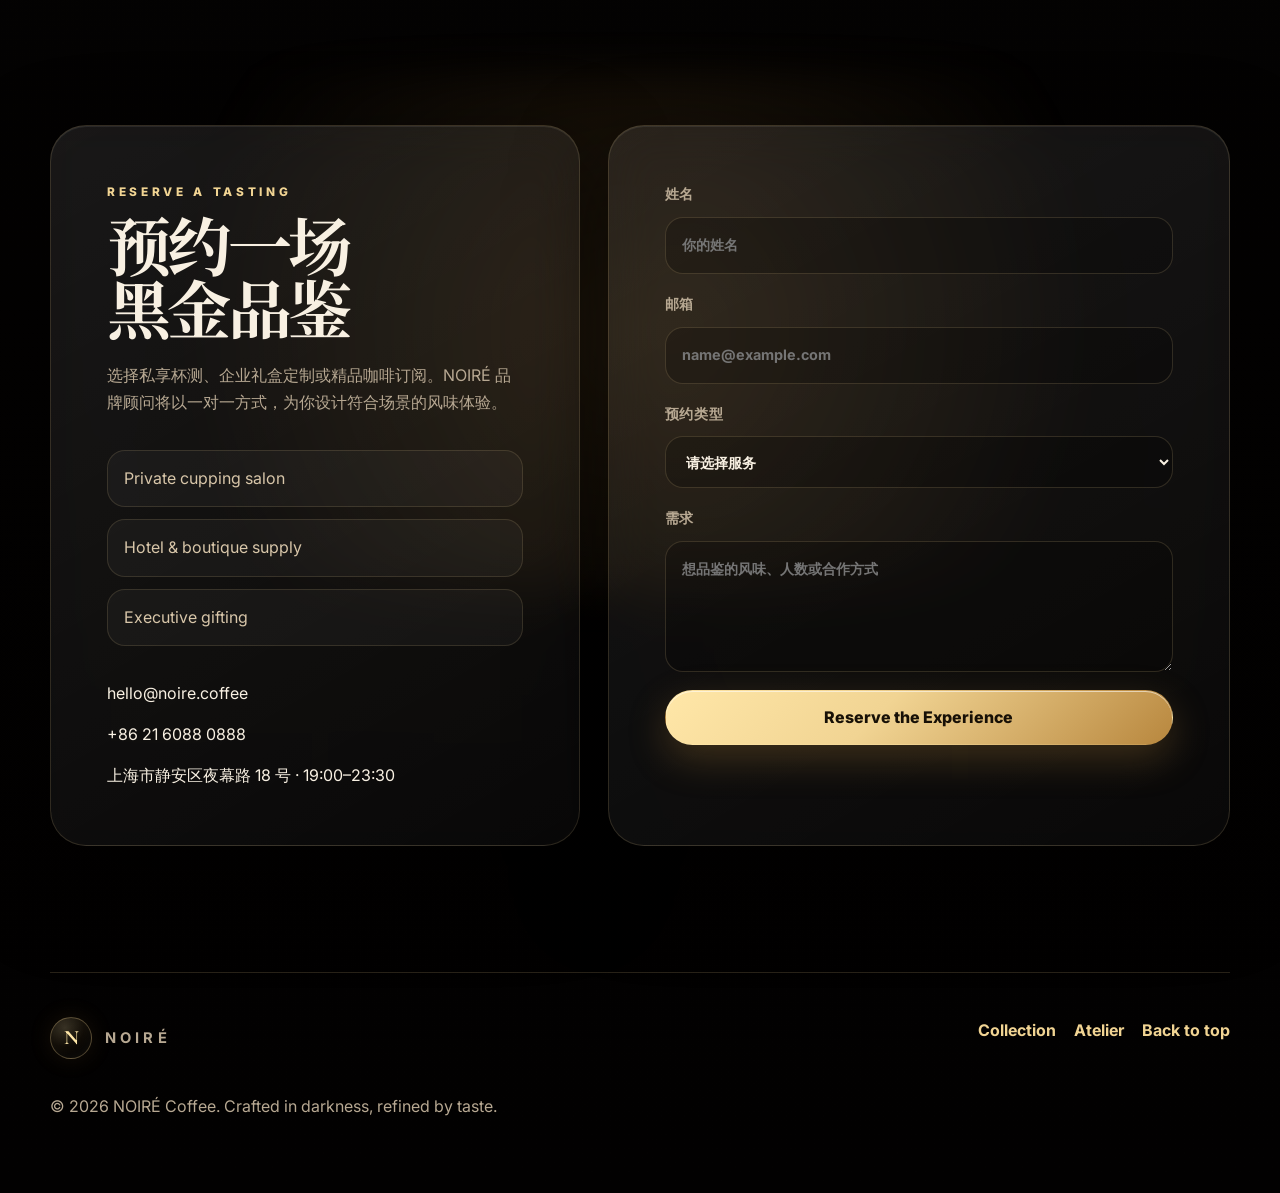
==== commit 99694bba: "Build Midnight Blend product detail experience" ====
--- a/index.html
+++ b/index.html
@@ -50,6 +50,7 @@
         <span>Seasonal Signature</span>
         <strong>Midnight Blend</strong>
         <p>Black cacao · Dark berry · Golden crema</p>
+        <a class="hero-card-link" href="product-detail.html">View product ritual</a>
         <div class="hero-card-line" aria-hidden="true"></div>
       </aside>
       <div class="scroll-cue" aria-hidden="true">
--- a/styles.css
+++ b/styles.css
@@ -391,6 +391,22 @@
 .hero-card p {
   margin: 10px 0 0;
   color: var(--muted);
+}
+
+.hero-card-link {
+  display: inline-flex;
+  margin-top: 18px;
+  color: var(--gold-bright);
+  font-size: 0.72rem;
+  font-weight: 800;
+  letter-spacing: 0.18em;
+  text-transform: uppercase;
+  transition: color 0.25s ease, text-shadow 0.25s ease;
+}
+
+.hero-card-link:hover {
+  color: #fff3c8;
+  text-shadow: 0 0 24px rgba(241, 212, 147, 0.38);
 }
 
 .hero-card-line {
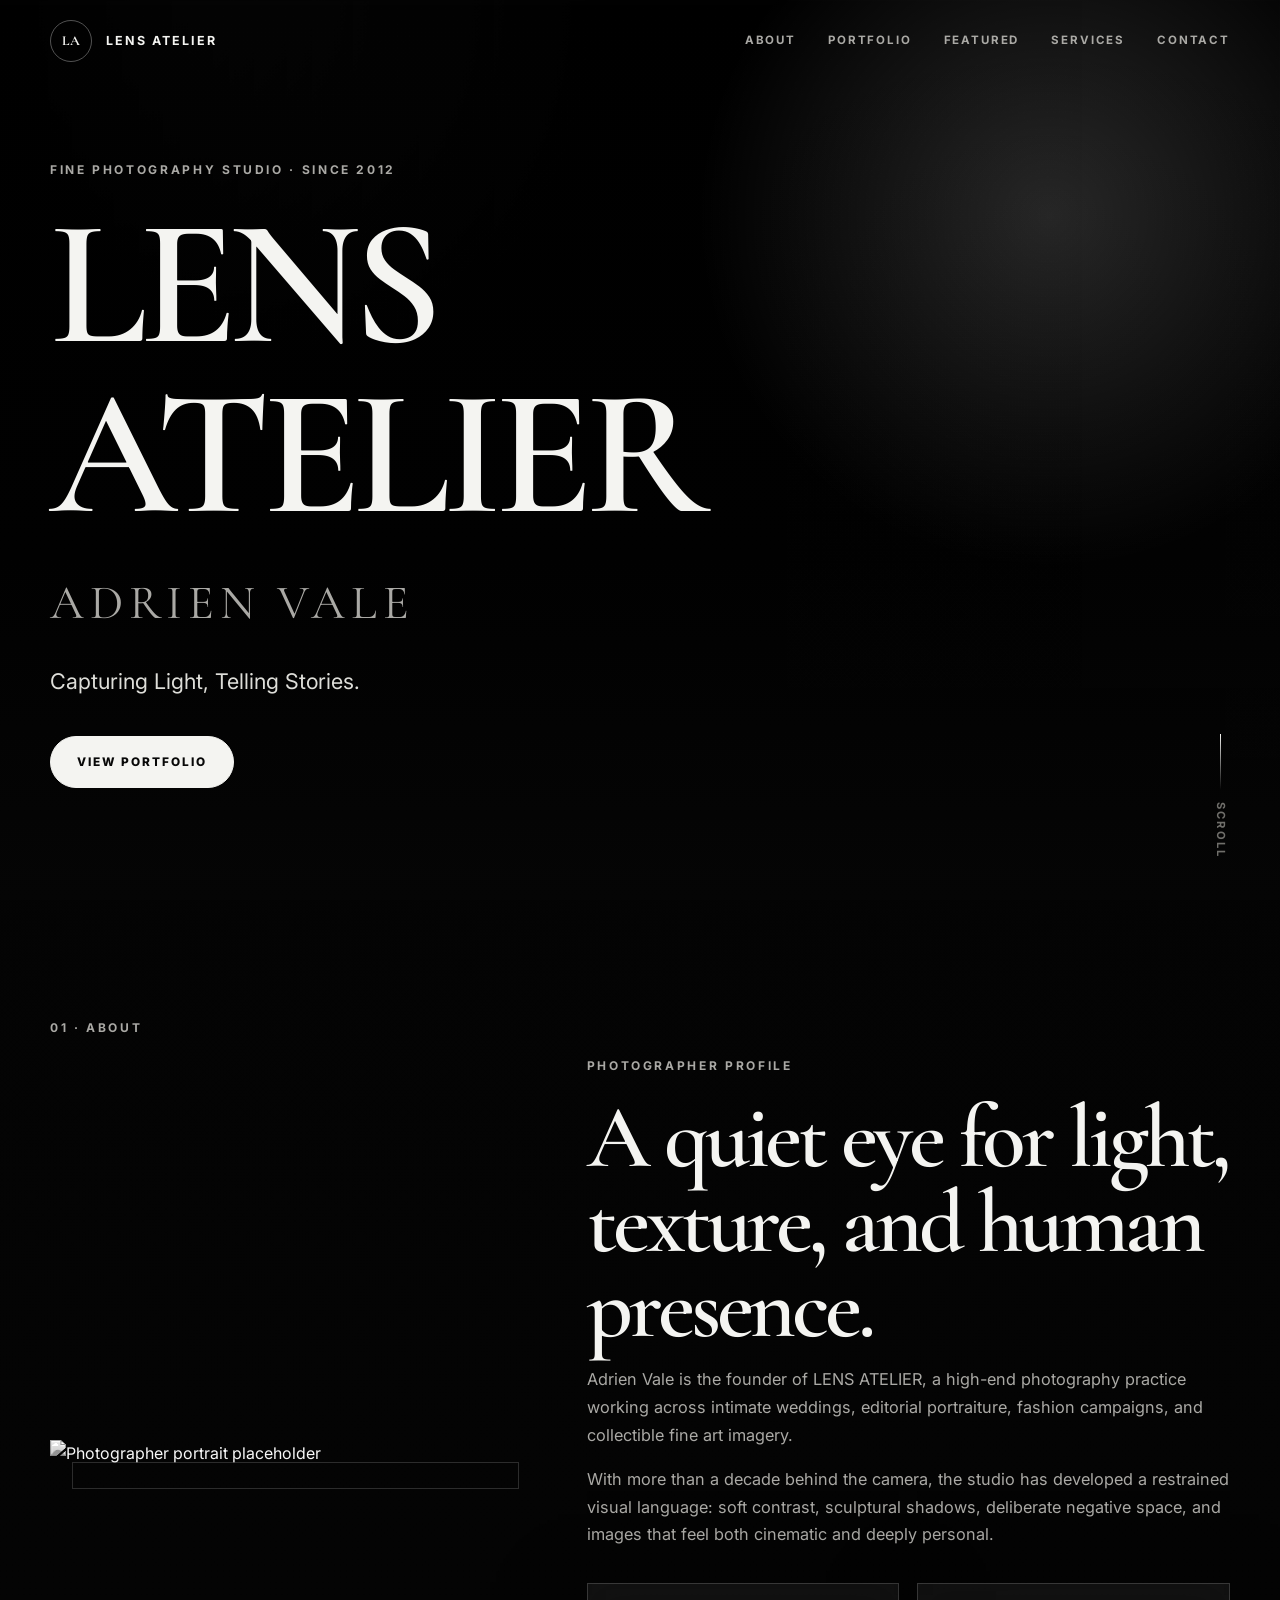
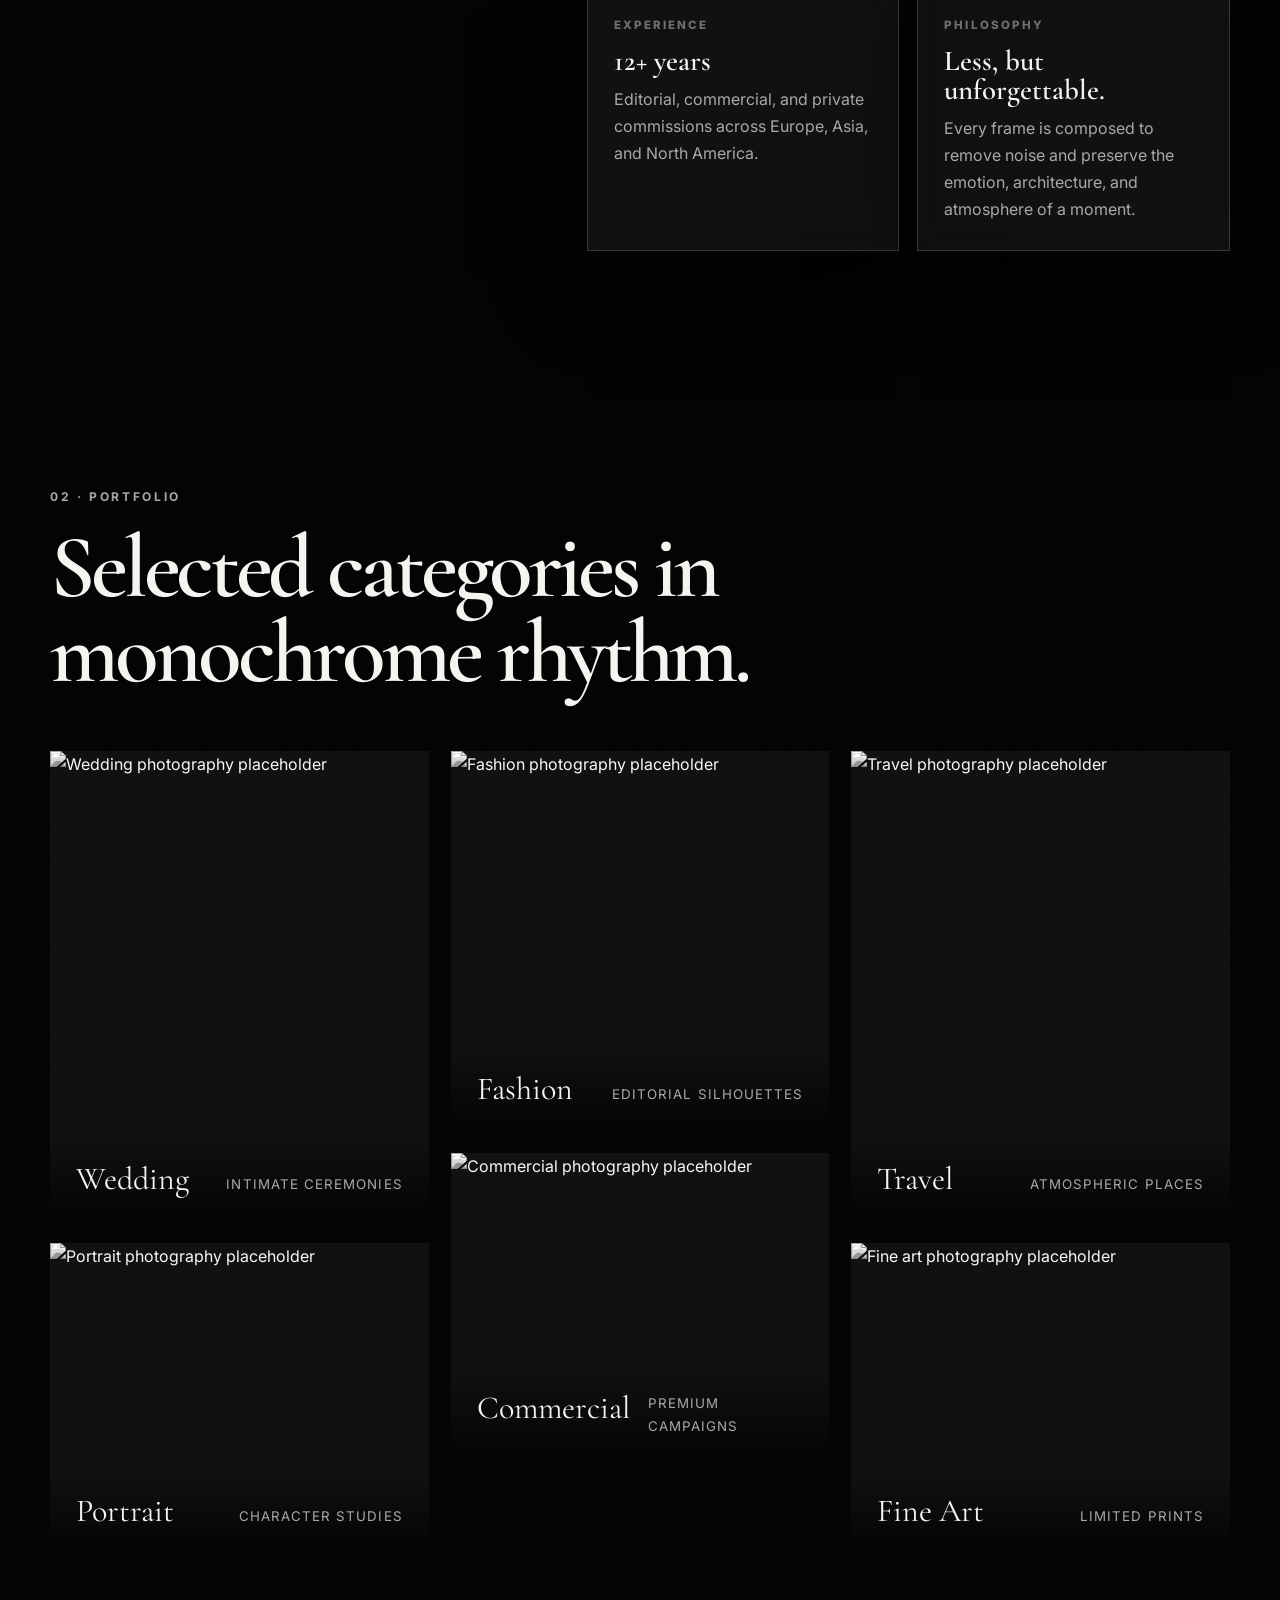
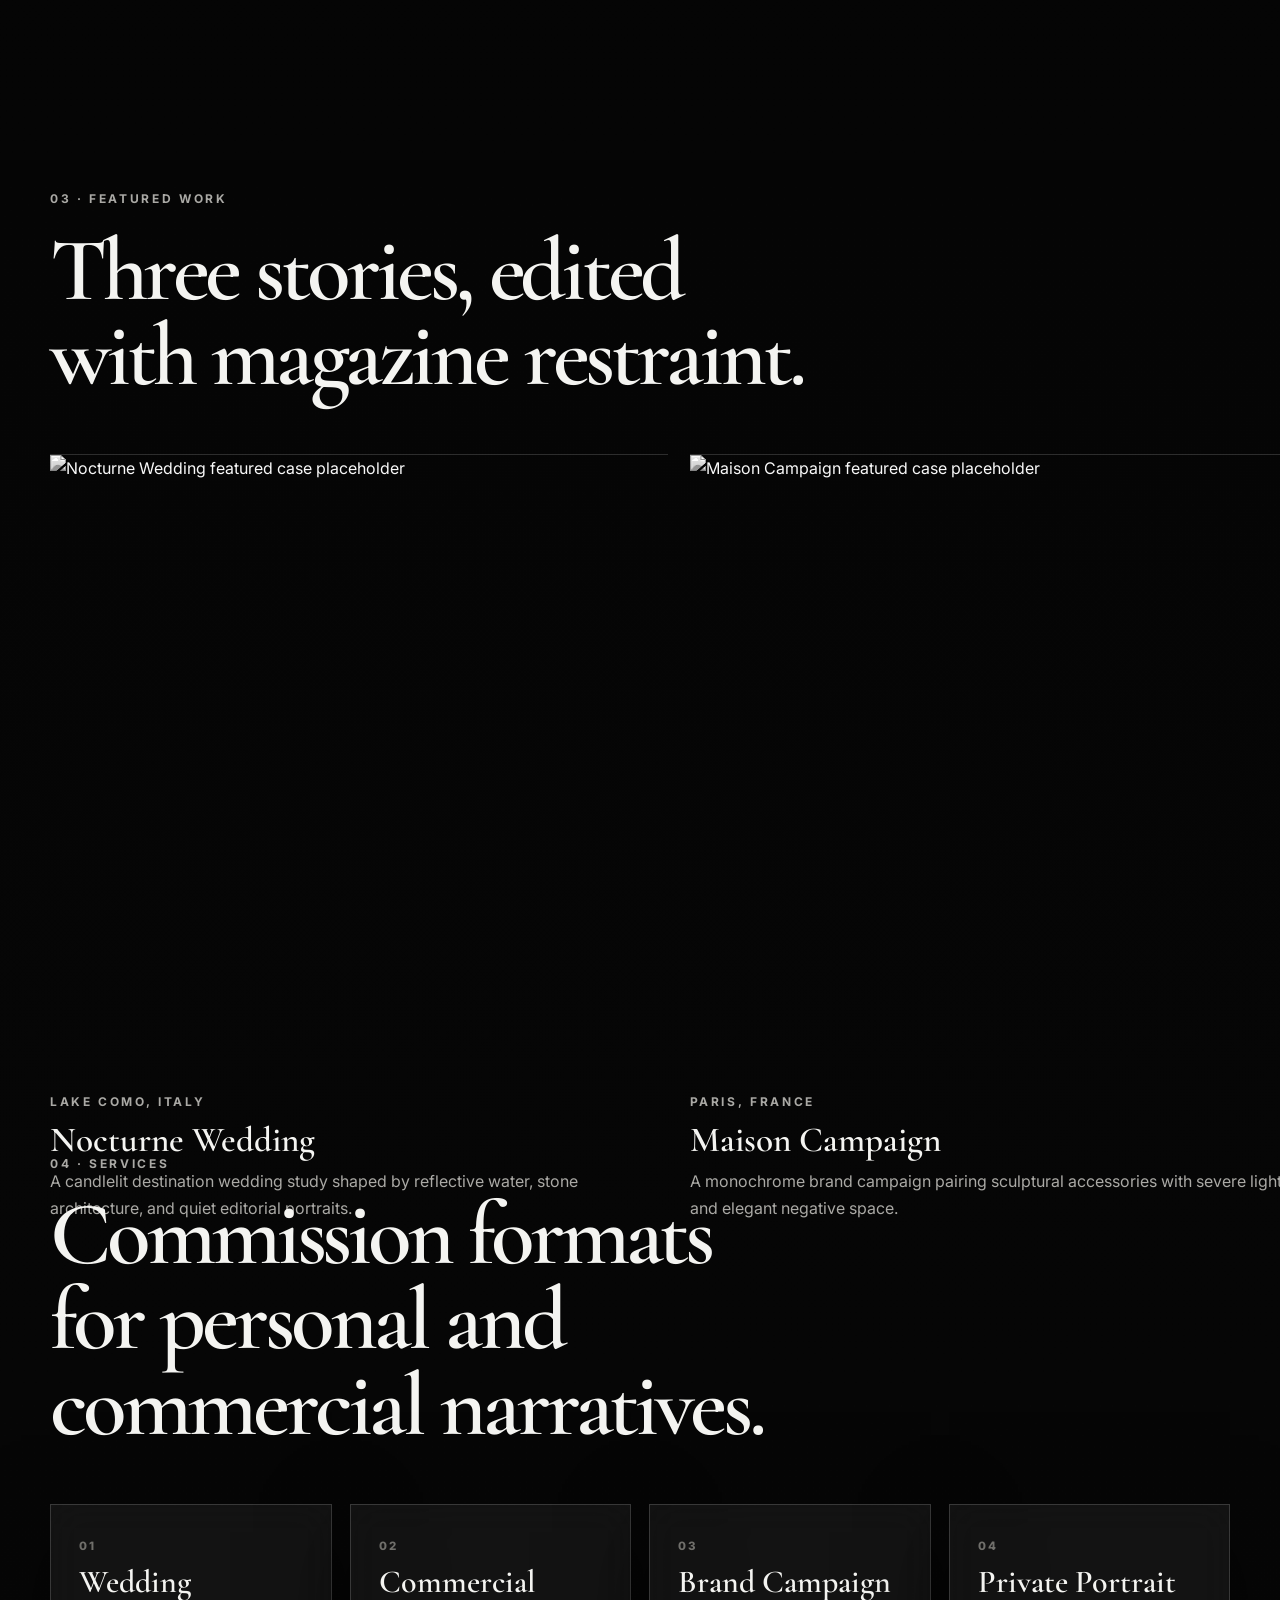
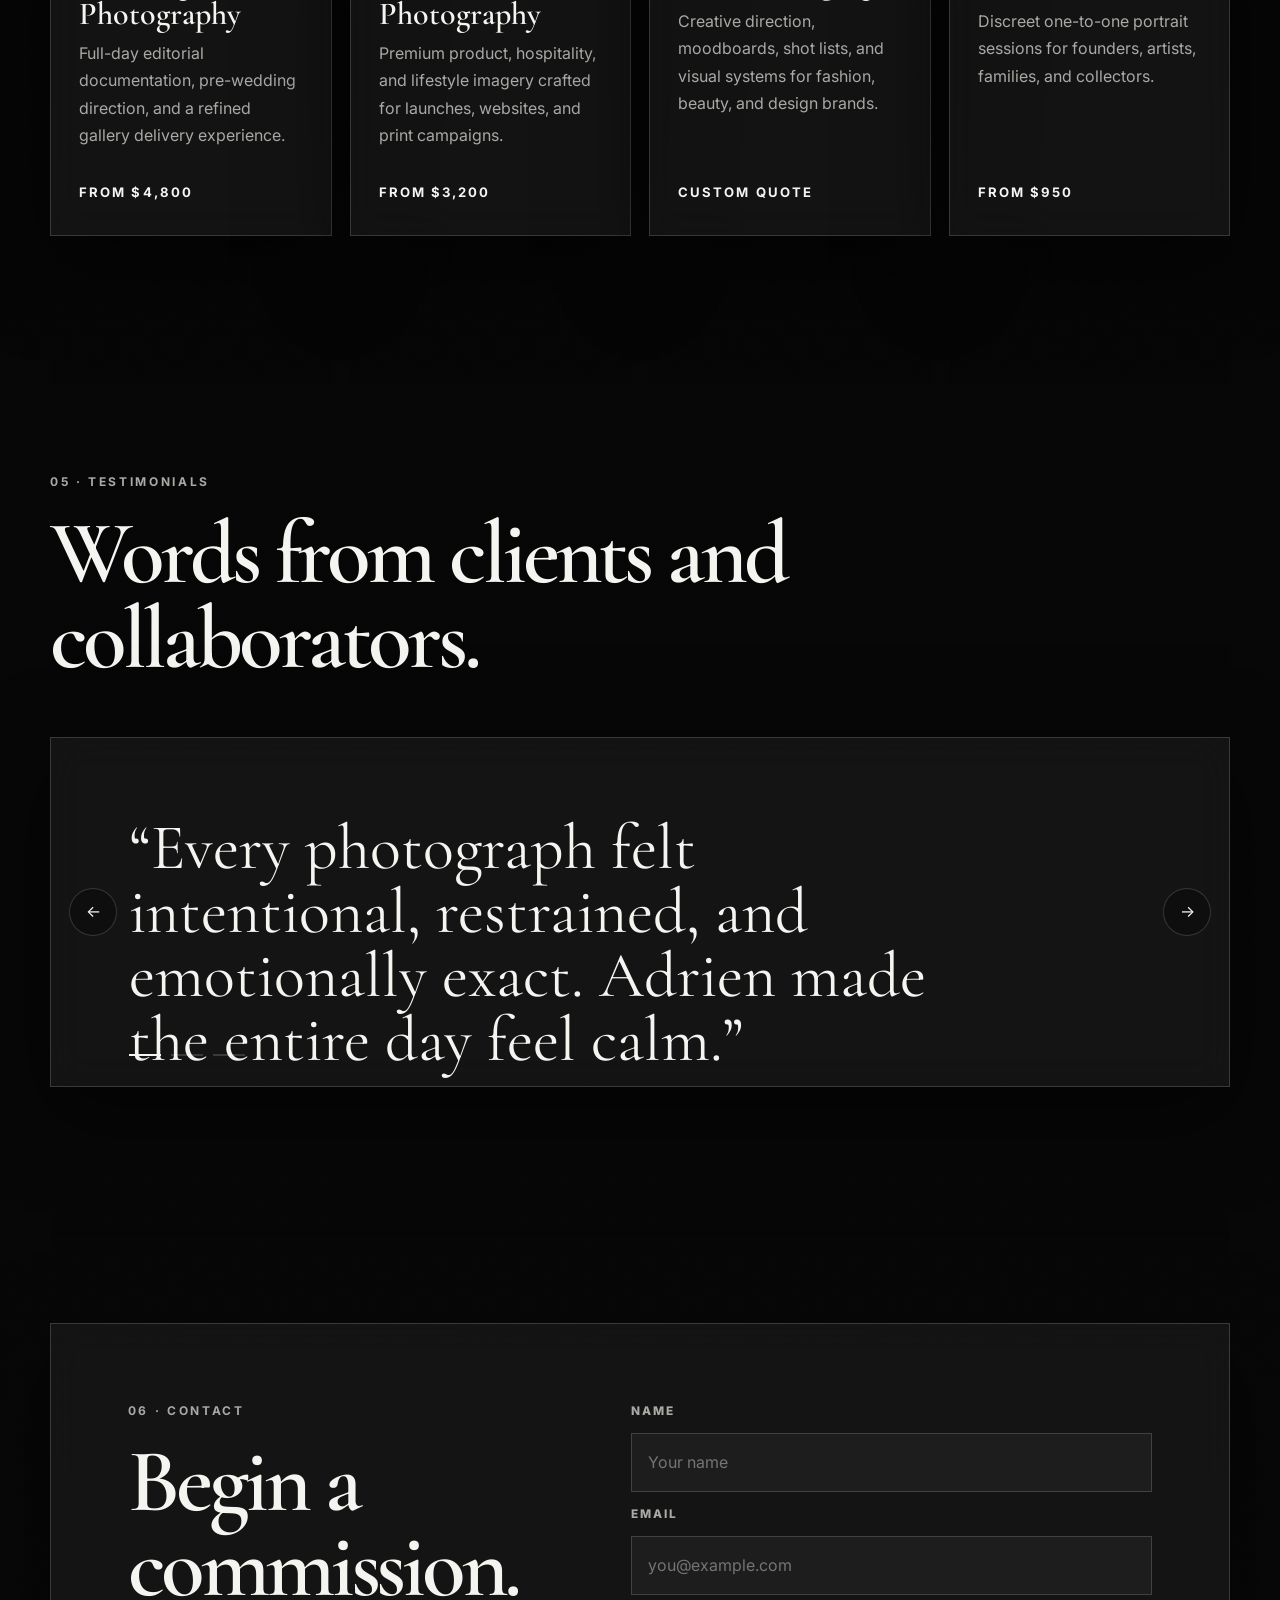
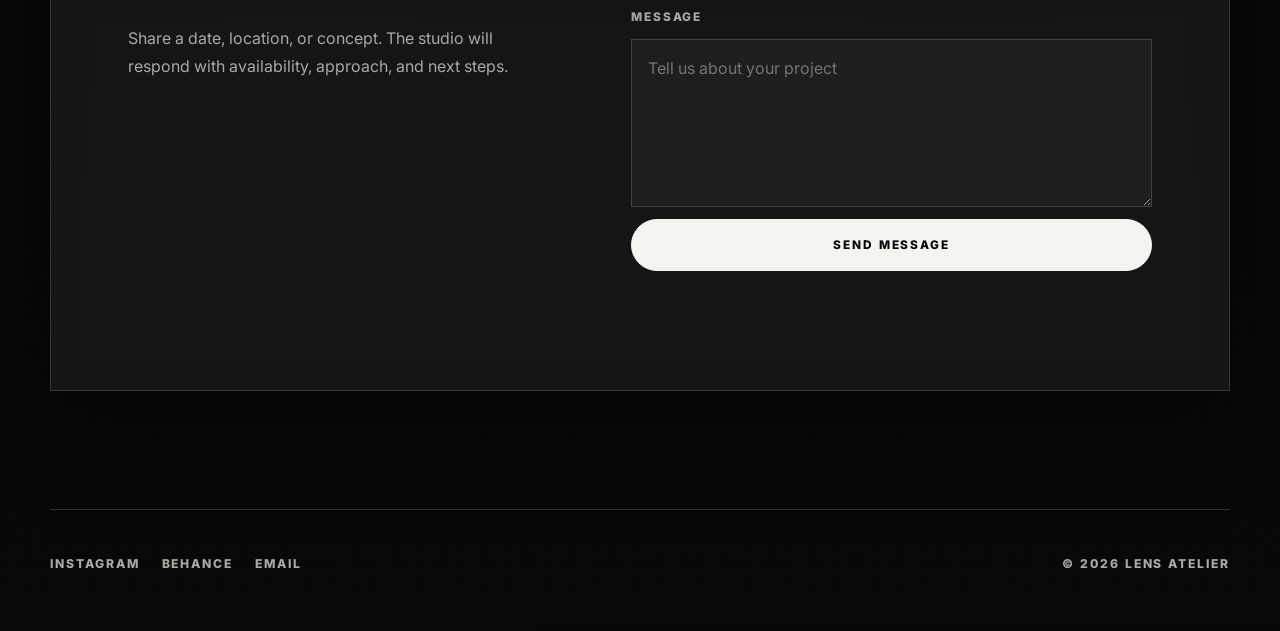
==== commit 1571f285: "Build Lens Atelier portfolio site" ====
--- a/index.html
+++ b/index.html
@@ -1,224 +1,238 @@
 <!DOCTYPE html>
-<html lang="zh-CN">
+<html lang="en">
 <head>
   <meta charset="UTF-8">
   <meta name="viewport" content="width=device-width, initial-scale=1.0">
-  <title>NOIRÉ Coffee | Luxury Coffee Atelier</title>
-  <meta name="description" content="NOIRÉ Coffee luxury black-and-gold specialty coffee brand website, featuring reserve coffee collections, cinematic brand storytelling, and private tasting reservations.">
+  <title>LENS ATELIER | High-End Photographer Portfolio</title>
+  <meta name="description" content="LENS ATELIER is a minimalist personal brand website for a high-end photographer, showcasing wedding, portrait, fashion, commercial, travel, and fine art photography.">
+  <meta property="og:title" content="LENS ATELIER | Capturing Light, Telling Stories.">
+  <meta property="og:description" content="A refined black-and-white photography atelier portfolio with editorial layouts, selected case studies, services, testimonials, and contact booking.">
+  <meta property="og:type" content="website">
+  <meta property="og:image" content="https://placehold.co/1200x800">
+  <meta property="og:url" content="https://example.com/lens-atelier">
   <link rel="preconnect" href="https://fonts.googleapis.com">
   <link rel="preconnect" href="https://fonts.gstatic.com" crossorigin>
-  <link href="https://fonts.googleapis.com/css2?family=Cormorant+Garamond:wght@500;600;700&family=Inter:wght@400;500;600;700&family=Noto+Serif+SC:wght@500;700&display=swap" rel="stylesheet">
+  <link href="https://fonts.googleapis.com/css2?family=Cormorant+Garamond:wght@500;600;700&family=Inter:wght@400;500;600;700&display=swap" rel="stylesheet">
   <link rel="stylesheet" href="styles.css">
 </head>
 <body>
   <header class="site-header" id="top">
-    <nav class="navbar" aria-label="主导航">
-      <a class="brand" href="#top" aria-label="NOIRÉ Coffee 首页">
-        <span class="brand-mark">N</span>
-        <span class="brand-word">NOIRÉ</span>
+    <nav class="navbar" aria-label="Primary navigation">
+      <a class="brand" href="#top" aria-label="LENS ATELIER home">
+        <span class="brand-mark">LA</span>
+        <span class="brand-word">LENS ATELIER</span>
       </a>
-      <button class="menu-toggle" type="button" aria-label="打开菜单" aria-expanded="false">
+      <button class="menu-toggle" type="button" aria-label="Open navigation menu" aria-expanded="false">
         <span></span>
         <span></span>
       </button>
       <div class="nav-links">
-        <a href="#products">Collection</a>
-        <a href="product-detail.html">Midnight Blend</a>
-        <a href="#story">Atelier</a>
-        <a href="#contact">Reserve</a>
+        <a href="#about">About</a>
+        <a href="#portfolio">Portfolio</a>
+        <a href="#featured">Featured</a>
+        <a href="#services">Services</a>
+        <a href="#contact">Contact</a>
       </div>
     </nav>
   </header>
 
   <main>
     <section class="hero" aria-labelledby="hero-title">
-      <div class="hero-bg parallax-layer" role="img" aria-label="黑金电影光影中的精品咖啡与咖啡豆"></div>
-      <div class="hero-grain" aria-hidden="true"></div>
-      <div class="hero-orb orb-one" aria-hidden="true"></div>
-      <div class="hero-orb orb-two" aria-hidden="true"></div>
-      <div class="hero-overlay"></div>
+      <div class="hero-background parallax-layer" role="img" aria-label="Monochrome editorial photography background"></div>
+      <div class="hero-overlay" aria-hidden="true"></div>
       <div class="hero-content reveal">
-        <p class="eyebrow">Luxury Coffee Atelier · Shanghai</p>
-        <h1 id="hero-title">黑夜之中，萃取金色风味。</h1>
-        <p class="hero-copy">NOIRÉ 将精品咖啡塑造成一场沉浸式品鉴仪式：低照度空间、微批次烘焙、黑金极简视觉，以及宛如奢华酒店夜幕吧台的从容质感。</p>
-        <div class="hero-actions">
-          <a class="button primary magnetic" href="#products">探索臻选系列</a>
-          <a class="button ghost magnetic" href="#contact">预约私享品鉴</a>
-        </div>
-      </div>
-      <aside class="hero-card reveal floating" aria-label="本季主推咖啡信息">
-        <span>Seasonal Signature</span>
-        <strong>Midnight Blend</strong>
-        <p>Black cacao · Dark berry · Golden crema</p>
-        <a class="hero-card-link" href="product-detail.html">View product ritual</a>
-        <div class="hero-card-line" aria-hidden="true"></div>
-      </aside>
-      <div class="scroll-cue" aria-hidden="true">
+        <p class="eyebrow">Fine Photography Studio · Since 2012</p>
+        <h1 id="hero-title">LENS ATELIER</h1>
+        <p class="photographer-name">Adrien Vale</p>
+        <p class="hero-slogan">Capturing Light, Telling Stories.</p>
+        <a class="button button-primary" href="#portfolio">View Portfolio</a>
+      </div>
+      <div class="scroll-indicator" aria-hidden="true">
         <span></span>
         Scroll
       </div>
     </section>
 
-    <section class="section products" id="products" aria-labelledby="products-title">
-      <div class="section-heading reveal">
-        <p class="eyebrow">The Premium Collection</p>
-        <div>
-          <h2 id="products-title">三款黑金臻选</h2>
-          <p>为手冲、浓缩与夜间慢饮设计的高级系列。每一款都以玻璃质感卡片呈现风味、烘焙曲线与专属品鉴场景。</p>
-        </div>
-      </div>
-      <div class="product-grid">
-        <article class="product-card reveal floating-card">
-          <div class="product-visual visual-one" role="img" aria-label="Midnight Blend 黑金咖啡豆与杯影"></div>
-          <div class="product-info">
-            <span>Blend 01 · Signature</span>
-            <h3>Midnight Blend</h3>
-            <p class="product-copy">深夜调和，拥有黑巧克力般的厚度与成熟莓果的微酸，尾韵带焦糖榛果与柔和烟熏感。</p>
-            <dl class="product-meta">
-              <div>
-                <dt>Tasting notes</dt>
-                <dd>黑可可 / 熟莓 / 焦糖榛果</dd>
-              </div>
-              <div>
-                <dt>Roast profile</dt>
-                <dd>Medium-dark · Slow roast</dd>
-              </div>
-            </dl>
-            <a class="button product-cta" href="product-detail.html">探索 Midnight Blend</a>
-          </div>
-        </article>
-        <article class="product-card reveal floating-card">
-          <div class="product-visual visual-two" role="img" aria-label="Ethiopia Reserve 高海拔精品咖啡"></div>
-          <div class="product-info">
-            <span>Single Origin · Reserve</span>
-            <h3>Ethiopia Reserve</h3>
-            <p class="product-copy">来自高海拔小农批次，花香如丝绸般展开，柑橘、伯爵茶与蜂蜜甜感构成明亮而克制的层次。</p>
-            <dl class="product-meta">
-              <div>
-                <dt>Tasting notes</dt>
-                <dd>茉莉 / 柑橘皮 / 蜂蜜红茶</dd>
-              </div>
-              <div>
-                <dt>Roast profile</dt>
-                <dd>Light-medium · Floral clarity</dd>
-              </div>
-            </dl>
-            <button class="button product-cta" type="button" data-product="Ethiopia Reserve">查看风味档案</button>
-          </div>
-        </article>
-        <article class="product-card reveal floating-card">
-          <div class="product-visual visual-three" role="img" aria-label="Velvet Espresso 浓缩咖啡金色油脂"></div>
-          <div class="product-info">
-            <span>Espresso 03 · Velvet</span>
-            <h3>Velvet Espresso</h3>
-            <p class="product-copy">为天鹅绒般的浓缩口感而生，带烤杏仁、可可脂与深色糖浆甜感，奶咖中呈现丝滑金色 crema。</p>
-            <dl class="product-meta">
-              <div>
-                <dt>Tasting notes</dt>
-                <dd>烤杏仁 / 可可脂 / 深色糖浆</dd>
-              </div>
-              <div>
-                <dt>Roast profile</dt>
-                <dd>Dark · Espresso tailored</dd>
-              </div>
-            </dl>
-            <button class="button product-cta" type="button" data-product="Velvet Espresso">查看风味档案</button>
-          </div>
-        </article>
-      </div>
-    </section>
-
-    <section class="section story" id="story" aria-labelledby="story-title">
-      <div class="story-gallery reveal" aria-label="NOIRÉ 咖啡工坊沉浸式摄影">
-        <div class="story-image image-main" role="img" aria-label="深色咖啡吧台上的手冲咖啡"></div>
-        <div class="story-image image-accent floating" role="img" aria-label="黑金烘焙空间中的咖啡豆特写"></div>
-      </div>
-      <div class="story-content reveal">
-        <p class="eyebrow">Brand Story</p>
-        <h2 id="story-title">像打造一间私密酒店酒廊一样，打造咖啡。</h2>
-        <p>NOIRÉ 诞生于一间只在夜晚开灯的烘焙工作室。我们相信真正的高级感不是装饰的堆叠，而是把产地选择、火力控制、研磨校准与出品节奏都压缩进一套安静、精准、克制的仪式。</p>
-        <p>我们的烘焙师与咖啡师共同定义每个批次的风味弧线：入口的明暗、香气的停留、甜感的厚度，以及余韵消失前那一束金色的光。</p>
-        <div class="editorial-quote">
-          <span>NOIRÉ Philosophy</span>
-          <strong>Less noise. More depth. Every cup, composed like midnight cinema.</strong>
-        </div>
-        <div class="stats" aria-label="品牌数据">
+    <section class="section about" id="about" aria-labelledby="about-title">
+      <div class="section-kicker reveal">01 · About</div>
+      <div class="about-layout">
+        <div class="about-portrait reveal">
+          <img src="https://placehold.co/900x1200" alt="Photographer portrait placeholder">
+        </div>
+        <div class="about-copy reveal">
+          <p class="eyebrow">Photographer Profile</p>
+          <h2 id="about-title">A quiet eye for light, texture, and human presence.</h2>
+          <p>Adrien Vale is the founder of LENS ATELIER, a high-end photography practice working across intimate weddings, editorial portraiture, fashion campaigns, and collectible fine art imagery.</p>
+          <p>With more than a decade behind the camera, the studio has developed a restrained visual language: soft contrast, sculptural shadows, deliberate negative space, and images that feel both cinematic and deeply personal.</p>
+          <div class="about-details">
+            <article>
+              <span>Experience</span>
+              <strong>12+ years</strong>
+              <p>Editorial, commercial, and private commissions across Europe, Asia, and North America.</p>
+            </article>
+            <article>
+              <span>Philosophy</span>
+              <strong>Less, but unforgettable.</strong>
+              <p>Every frame is composed to remove noise and preserve the emotion, architecture, and atmosphere of a moment.</p>
+            </article>
+          </div>
+        </div>
+      </div>
+    </section>
+
+    <section class="section portfolio" id="portfolio" aria-labelledby="portfolio-title">
+      <div class="section-heading reveal">
+        <p class="eyebrow">02 · Portfolio</p>
+        <h2 id="portfolio-title">Selected categories in monochrome rhythm.</h2>
+      </div>
+      <div class="masonry-grid">
+        <article class="portfolio-item tall reveal">
+          <img src="https://placehold.co/1200x800" alt="Wedding photography placeholder">
+          <div class="portfolio-caption"><span>Wedding</span><small>Intimate ceremonies</small></div>
+        </article>
+        <article class="portfolio-item reveal">
+          <img src="https://placehold.co/1200x800" alt="Portrait photography placeholder">
+          <div class="portfolio-caption"><span>Portrait</span><small>Character studies</small></div>
+        </article>
+        <article class="portfolio-item wide reveal">
+          <img src="https://placehold.co/1200x800" alt="Fashion photography placeholder">
+          <div class="portfolio-caption"><span>Fashion</span><small>Editorial silhouettes</small></div>
+        </article>
+        <article class="portfolio-item reveal">
+          <img src="https://placehold.co/1200x800" alt="Commercial photography placeholder">
+          <div class="portfolio-caption"><span>Commercial</span><small>Premium campaigns</small></div>
+        </article>
+        <article class="portfolio-item tall reveal">
+          <img src="https://placehold.co/1200x800" alt="Travel photography placeholder">
+          <div class="portfolio-caption"><span>Travel</span><small>Atmospheric places</small></div>
+        </article>
+        <article class="portfolio-item reveal">
+          <img src="https://placehold.co/1200x800" alt="Fine art photography placeholder">
+          <div class="portfolio-caption"><span>Fine Art</span><small>Limited prints</small></div>
+        </article>
+      </div>
+    </section>
+
+    <section class="section featured" id="featured" aria-labelledby="featured-title">
+      <div class="section-heading reveal">
+        <p class="eyebrow">03 · Featured Work</p>
+        <h2 id="featured-title">Three stories, edited with magazine restraint.</h2>
+      </div>
+      <div class="featured-grid">
+        <article class="featured-card reveal">
+          <img src="https://placehold.co/1200x800" alt="Nocturne Wedding featured case placeholder">
           <div>
-            <strong>18</strong>
-            <span>条签名烘焙曲线</span>
-          </div>
+            <p class="case-location">Lake Como, Italy</p>
+            <h3>Nocturne Wedding</h3>
+            <p>A candlelit destination wedding study shaped by reflective water, stone architecture, and quiet editorial portraits.</p>
+          </div>
+        </article>
+        <article class="featured-card reveal">
+          <img src="https://placehold.co/1200x800" alt="Maison Campaign featured case placeholder">
           <div>
-            <strong>7</strong>
-            <span>个长期合作产区</span>
-          </div>
+            <p class="case-location">Paris, France</p>
+            <h3>Maison Campaign</h3>
+            <p>A monochrome brand campaign pairing sculptural accessories with severe light and elegant negative space.</p>
+          </div>
+        </article>
+        <article class="featured-card reveal">
+          <img src="https://placehold.co/1200x800" alt="The Artist's Room featured case placeholder">
           <div>
-            <strong>96h</strong>
-            <span>烘焙后新鲜发货</span>
-          </div>
-        </div>
+            <p class="case-location">New York, USA</p>
+            <h3>The Artist's Room</h3>
+            <p>An intimate portrait session documenting a collector, her studio, and the subtle rituals of creative solitude.</p>
+          </div>
+        </article>
+      </div>
+    </section>
+
+    <section class="section services" id="services" aria-labelledby="services-title">
+      <div class="section-heading reveal">
+        <p class="eyebrow">04 · Services</p>
+        <h2 id="services-title">Commission formats for personal and commercial narratives.</h2>
+      </div>
+      <div class="services-grid">
+        <article class="service-card reveal">
+          <span>01</span>
+          <h3>Wedding Photography</h3>
+          <p>Full-day editorial documentation, pre-wedding direction, and a refined gallery delivery experience.</p>
+          <strong>From $4,800</strong>
+        </article>
+        <article class="service-card reveal">
+          <span>02</span>
+          <h3>Commercial Photography</h3>
+          <p>Premium product, hospitality, and lifestyle imagery crafted for launches, websites, and print campaigns.</p>
+          <strong>From $3,200</strong>
+        </article>
+        <article class="service-card reveal">
+          <span>03</span>
+          <h3>Brand Campaign</h3>
+          <p>Creative direction, moodboards, shot lists, and visual systems for fashion, beauty, and design brands.</p>
+          <strong>Custom quote</strong>
+        </article>
+        <article class="service-card reveal">
+          <span>04</span>
+          <h3>Private Portrait</h3>
+          <p>Discreet one-to-one portrait sessions for founders, artists, families, and collectors.</p>
+          <strong>From $950</strong>
+        </article>
+      </div>
+    </section>
+
+    <section class="section testimonials" id="testimonials" aria-labelledby="testimonials-title">
+      <div class="section-heading reveal">
+        <p class="eyebrow">05 · Testimonials</p>
+        <h2 id="testimonials-title">Words from clients and collaborators.</h2>
+      </div>
+      <div class="testimonial-slider reveal" aria-live="polite">
+        <button class="slider-button prev" type="button" aria-label="Previous testimonial">←</button>
+        <div class="testimonial-track">
+          <figure class="testimonial active">
+            <blockquote>“Every photograph felt intentional, restrained, and emotionally exact. Adrien made the entire day feel calm.”</blockquote>
+            <figcaption>— Camille R., Private Wedding Client</figcaption>
+          </figure>
+          <figure class="testimonial">
+            <blockquote>“LENS ATELIER translated our brand into a visual language that felt luxurious without becoming loud.”</blockquote>
+            <figcaption>— Elise Tan, Creative Director</figcaption>
+          </figure>
+          <figure class="testimonial">
+            <blockquote>“The portraits are the rare kind of images that become more powerful the longer you live with them.”</blockquote>
+            <figcaption>— Marcus Lee, Gallery Collector</figcaption>
+          </figure>
+        </div>
+        <button class="slider-button next" type="button" aria-label="Next testimonial">→</button>
+        <div class="slider-dots" aria-label="Testimonial controls"></div>
       </div>
     </section>
 
     <section class="section contact" id="contact" aria-labelledby="contact-title">
       <div class="contact-panel reveal">
-        <p class="eyebrow">Reserve a Tasting</p>
-        <h2 id="contact-title">预约一场黑金品鉴</h2>
-        <p>选择私享杯测、企业礼盒定制或精品咖啡订阅。NOIRÉ 品牌顾问将以一对一方式，为你设计符合场景的风味体验。</p>
-        <div class="booking-list" aria-label="品鉴服务">
-          <span>Private cupping salon</span>
-          <span>Hotel & boutique supply</span>
-          <span>Executive gifting</span>
-        </div>
-        <div class="contact-details">
-          <a href="mailto:hello@noire.coffee">hello@noire.coffee</a>
-          <a href="tel:+862160880888">+86 21 6088 0888</a>
-          <span>上海市静安区夜幕路 18 号 · 19:00–23:30</span>
-        </div>
-      </div>
-      <form class="contact-form reveal" aria-label="预约品鉴表单">
-        <label>
-          姓名
-          <input type="text" name="name" placeholder="你的姓名" required>
-        </label>
-        <label>
-          邮箱
-          <input type="email" name="email" placeholder="name@example.com" required>
-        </label>
-        <label>
-          预约类型
-          <select name="service" required>
-            <option value="">请选择服务</option>
-            <option>Private tasting</option>
-            <option>Corporate gifting</option>
-            <option>Coffee subscription</option>
-          </select>
-        </label>
-        <label>
-          需求
-          <textarea name="message" rows="4" placeholder="想品鉴的风味、人数或合作方式" required></textarea>
-        </label>
-        <button class="button primary" type="submit">Reserve the Experience</button>
-        <p class="form-status" role="status" aria-live="polite"></p>
-      </form>
+        <div>
+          <p class="eyebrow">06 · Contact</p>
+          <h2 id="contact-title">Begin a commission.</h2>
+          <p>Share a date, location, or concept. The studio will respond with availability, approach, and next steps.</p>
+        </div>
+        <form class="contact-form">
+          <label for="name">Name</label>
+          <input id="name" name="name" type="text" placeholder="Your name" required>
+          <label for="email">Email</label>
+          <input id="email" name="email" type="email" placeholder="you@example.com" required>
+          <label for="message">Message</label>
+          <textarea id="message" name="message" rows="5" placeholder="Tell us about your project" required></textarea>
+          <button class="button button-primary" type="submit">Send Message</button>
+          <p class="form-status" role="status" aria-live="polite"></p>
+        </form>
+      </div>
     </section>
   </main>
 
   <footer class="site-footer">
-    <div>
-      <a class="brand footer-brand" href="#top" aria-label="NOIRÉ Coffee 返回顶部">
-        <span class="brand-mark">N</span>
-        <span class="brand-word">NOIRÉ</span>
-      </a>
-      <p>© 2026 NOIRÉ Coffee. Crafted in darkness, refined by taste.</p>
-    </div>
-    <div class="footer-links" aria-label="页脚链接">
-      <a href="#products">Collection</a>
-      <a href="#story">Atelier</a>
-      <a href="#top">Back to top</a>
-    </div>
+    <a href="https://instagram.com" target="_blank" rel="noreferrer">Instagram</a>
+    <a href="https://behance.net" target="_blank" rel="noreferrer">Behance</a>
+    <a href="mailto:studio@lensatelier.com">Email</a>
+    <span>© 2026 LENS ATELIER</span>
   </footer>
 
-  <div class="flavor-toast" role="status" aria-live="polite"></div>
   <script src="script.js"></script>
 </body>
 </html>
--- a/styles.css
+++ b/styles.css
@@ -1,18 +1,17 @@
 :root {
-  --bg: #050403;
-  --bg-deep: #000;
-  --panel: rgba(19, 16, 12, 0.72);
-  --panel-strong: rgba(27, 22, 16, 0.86);
-  --text: #f8f0e2;
-  --muted: #b7a892;
-  --muted-strong: #d8c6a9;
-  --gold: #b8873e;
-  --gold-soft: #f1d493;
-  --gold-bright: #ffe7a8;
-  --line: rgba(241, 212, 147, 0.16);
-  --line-strong: rgba(241, 212, 147, 0.34);
-  --shadow: 0 34px 90px rgba(0, 0, 0, 0.56);
-  --glow: 0 0 44px rgba(222, 174, 88, 0.25);
+  --bg: #050505;
+  --bg-soft: #0d0d0d;
+  --panel: rgba(255, 255, 255, 0.055);
+  --panel-strong: rgba(255, 255, 255, 0.1);
+  --text: #f4f4f1;
+  --muted: #aaa9a5;
+  --subtle: #706f6b;
+  --line: rgba(255, 255, 255, 0.16);
+  --line-strong: rgba(255, 255, 255, 0.32);
+  --shadow: 0 28px 80px rgba(0, 0, 0, 0.52);
+  --serif: "Cormorant Garamond", Georgia, serif;
+  --sans: "Inter", Arial, sans-serif;
+  --max-width: 1180px;
 }
 
 * {
@@ -25,30 +24,23 @@
 
 body {
   margin: 0;
+  color: var(--text);
   background:
-    radial-gradient(circle at 50% -10%, rgba(184, 135, 62, 0.16), transparent 34rem),
-    linear-gradient(180deg, #080604 0%, var(--bg) 38%, #020101 100%);
-  color: var(--text);
-  font-family: Inter, "PingFang SC", "Microsoft YaHei", sans-serif;
+    radial-gradient(circle at 14% 0%, rgba(255, 255, 255, 0.08), transparent 28rem),
+    linear-gradient(180deg, #030303 0%, var(--bg) 48%, #080808 100%);
+  font-family: var(--sans);
+  font-size: 16px;
   line-height: 1.7;
   overflow-x: hidden;
 }
 
-body::before {
-  position: fixed;
-  inset: 0;
-  z-index: -1;
-  pointer-events: none;
-  content: "";
-  background:
-    linear-gradient(90deg, rgba(255, 255, 255, 0.025) 1px, transparent 1px),
-    linear-gradient(180deg, rgba(255, 255, 255, 0.018) 1px, transparent 1px);
-  background-size: 96px 96px;
-  mask-image: linear-gradient(180deg, transparent, #000 18%, #000 74%, transparent);
-}
-
 body.menu-open {
   overflow: hidden;
+}
+
+img {
+  display: block;
+  max-width: 100%;
 }
 
 a {
@@ -58,8 +50,7 @@
 
 button,
 input,
-textarea,
-select {
+textarea {
   font: inherit;
 }
 
@@ -68,22 +59,20 @@
   top: 0;
   left: 0;
   right: 0;
-  z-index: 10;
-  border-bottom: 1px solid transparent;
-  transition: background 0.35s ease, border-color 0.35s ease, backdrop-filter 0.35s ease, transform 0.35s ease;
+  z-index: 100;
+  transition: background 0.32s ease, border-color 0.32s ease, backdrop-filter 0.32s ease;
 }
 
 .site-header.scrolled {
-  background: rgba(5, 4, 3, 0.74);
-  border-color: var(--line);
-  box-shadow: 0 18px 50px rgba(0, 0, 0, 0.24);
-  backdrop-filter: blur(24px);
+  border-bottom: 1px solid var(--line);
+  background: rgba(5, 5, 5, 0.68);
+  backdrop-filter: blur(22px);
 }
 
 .navbar {
-  width: min(1180px, calc(100% - 40px));
+  width: min(var(--max-width), calc(100% - 40px));
+  height: 82px;
   margin: 0 auto;
-  min-height: 82px;
   display: flex;
   align-items: center;
   justify-content: space-between;
@@ -92,74 +81,69 @@
 .brand {
   display: inline-flex;
   align-items: center;
-  gap: 13px;
+  gap: 14px;
+  letter-spacing: 0.16em;
+  font-size: 0.78rem;
   font-weight: 700;
-  letter-spacing: 0.26em;
 }
 
 .brand-mark {
   width: 42px;
   height: 42px;
+  border: 1px solid var(--line-strong);
+  border-radius: 50%;
   display: grid;
   place-items: center;
-  border: 1px solid var(--line-strong);
-  border-radius: 50%;
-  color: var(--gold-bright);
-  font-family: "Cormorant Garamond", "Noto Serif SC", serif;
-  font-size: 1.28rem;
-  letter-spacing: 0;
-  background: radial-gradient(circle at 35% 25%, rgba(255, 231, 168, 0.2), rgba(184, 135, 62, 0.05) 48%, transparent 70%);
-  box-shadow: inset 0 0 22px rgba(241, 212, 147, 0.08), 0 0 24px rgba(184, 135, 62, 0.12);
-}
-
-.brand-word {
-  font-size: 0.92rem;
+  font-family: var(--serif);
+  font-size: 0.86rem;
+  letter-spacing: 0.02em;
 }
 
 .nav-links {
   display: flex;
   align-items: center;
-  gap: 40px;
-  color: var(--muted);
-  font-size: 0.78rem;
+  gap: 32px;
+  color: var(--muted);
+  font-size: 0.72rem;
   font-weight: 700;
-  letter-spacing: 0.2em;
+  letter-spacing: 0.16em;
   text-transform: uppercase;
 }
 
 .nav-links a {
   position: relative;
-  transition: color 0.25s ease, text-shadow 0.25s ease;
+  transition: color 0.25s ease;
 }
 
 .nav-links a::after {
   position: absolute;
   left: 0;
-  right: 0;
   bottom: -9px;
+  width: 100%;
   height: 1px;
   content: "";
-  background: linear-gradient(90deg, transparent, var(--gold-soft), transparent);
+  background: var(--text);
   transform: scaleX(0);
+  transform-origin: right;
   transition: transform 0.25s ease;
 }
 
 .nav-links a:hover {
-  color: var(--gold-bright);
-  text-shadow: 0 0 18px rgba(241, 212, 147, 0.35);
+  color: var(--text);
 }
 
 .nav-links a:hover::after {
   transform: scaleX(1);
+  transform-origin: left;
 }
 
 .menu-toggle {
   display: none;
-  width: 44px;
-  height: 44px;
+  width: 46px;
+  height: 46px;
   border: 1px solid var(--line);
   border-radius: 50%;
-  background: rgba(255, 255, 255, 0.035);
+  background: rgba(255, 255, 255, 0.04);
   color: var(--text);
 }
 
@@ -169,6 +153,15 @@
   height: 1px;
   margin: 6px auto;
   background: currentColor;
+  transition: transform 0.25s ease;
+}
+
+.menu-toggle[aria-expanded="true"] span:first-child {
+  transform: translateY(3.5px) rotate(45deg);
+}
+
+.menu-toggle[aria-expanded="true"] span:last-child {
+  transform: translateY(-3.5px) rotate(-45deg);
 }
 
 .hero {
@@ -176,681 +169,650 @@
   min-height: 100vh;
   display: grid;
   align-items: center;
+  padding: 140px max(24px, calc((100vw - var(--max-width)) / 2)) 92px;
   overflow: hidden;
-  padding: 150px max(24px, calc((100vw - 1180px) / 2)) 96px;
   isolation: isolate;
 }
 
-.hero-bg,
-.hero-overlay,
-.hero-grain,
-.hero-orb {
+.hero-background,
+.hero-overlay {
   position: absolute;
   inset: 0;
 }
 
-.hero-bg {
-  z-index: -5;
-  background:
-    linear-gradient(100deg, rgba(0, 0, 0, 0.96) 0%, rgba(3, 2, 1, 0.86) 37%, rgba(3, 2, 1, 0.34) 68%, rgba(0, 0, 0, 0.78) 100%),
-    url("https://images.unsplash.com/photo-1511920170033-f8396924c348?auto=format&fit=crop&w=2200&q=90") center/cover;
-  filter: saturate(0.78) contrast(1.16) brightness(0.78);
-  transform: scale(1.08);
-  will-change: transform;
-}
-
-.hero-overlay {
+.hero-background {
   z-index: -3;
   background:
-    radial-gradient(circle at 78% 28%, rgba(241, 212, 147, 0.28), transparent 19rem),
-    radial-gradient(circle at 30% 70%, rgba(184, 135, 62, 0.15), transparent 22rem),
-    linear-gradient(180deg, rgba(5, 4, 3, 0) 0%, rgba(5, 4, 3, 0.46) 66%, var(--bg) 100%);
-}
-
-.hero-grain {
+    linear-gradient(90deg, rgba(0, 0, 0, 0.92) 0%, rgba(0, 0, 0, 0.65) 42%, rgba(0, 0, 0, 0.2) 100%),
+    url("https://placehold.co/1920x1280") center/cover;
+  filter: grayscale(1) contrast(1.08) brightness(0.72);
+  transform: scale(1.06);
+  will-change: transform;
+}
+
+.hero-overlay {
   z-index: -2;
-  opacity: 0.18;
-  mix-blend-mode: screen;
-  background-image: url("data:image/svg+xml,%3Csvg viewBox='0 0 220 220' xmlns='http://www.w3.org/2000/svg'%3E%3Cfilter id='n'%3E%3CfeTurbulence type='fractalNoise' baseFrequency='0.85' numOctaves='3' stitchTiles='stitch'/%3E%3C/filter%3E%3Crect width='100%25' height='100%25' filter='url(%23n)' opacity='0.45'/%3E%3C/svg%3E");
-}
-
-.hero-orb {
-  z-index: -4;
-  margin: auto;
-  width: 42vw;
-  height: 42vw;
-  border-radius: 50%;
-  filter: blur(44px);
-  opacity: 0.36;
-  animation: breathe 9s ease-in-out infinite;
-}
-
-.orb-one {
-  left: auto;
-  right: -16vw;
-  top: 12vh;
-  bottom: auto;
-  background: radial-gradient(circle, rgba(241, 212, 147, 0.36), transparent 62%);
-}
-
-.orb-two {
-  left: -20vw;
-  right: auto;
-  top: auto;
-  bottom: 3vh;
-  background: radial-gradient(circle, rgba(184, 111, 42, 0.25), transparent 64%);
-  animation-delay: -3s;
+  background:
+    linear-gradient(180deg, transparent 0%, rgba(5, 5, 5, 0.2) 62%, var(--bg) 100%),
+    radial-gradient(circle at 82% 24%, rgba(255, 255, 255, 0.16), transparent 22rem);
 }
 
 .hero-content {
-  position: relative;
-  z-index: 1;
-  max-width: 820px;
-}
-
-.eyebrow {
+  width: min(780px, 100%);
+  animation: heroFade 1.1s ease both;
+}
+
+.eyebrow,
+.section-kicker,
+.case-location {
   margin: 0 0 18px;
-  color: var(--gold-soft);
-  font-size: 0.74rem;
-  font-weight: 800;
-  letter-spacing: 0.31em;
-  text-transform: uppercase;
-}
-
-h1,
-h2,
-h3 {
+  color: var(--muted);
+  font-size: 0.75rem;
+  font-weight: 700;
+  letter-spacing: 0.22em;
+  text-transform: uppercase;
+}
+
+.hero h1,
+.section h2 {
   margin: 0;
-  font-family: "Cormorant Garamond", "Noto Serif SC", serif;
-  font-weight: 700;
-  line-height: 0.98;
-}
-
-h1 {
-  max-width: 840px;
-  font-size: clamp(4rem, 9vw, 8.8rem);
-  letter-spacing: -0.075em;
-  text-wrap: balance;
-  text-shadow: 0 18px 60px rgba(0, 0, 0, 0.72);
-}
-
-h2 {
-  font-size: clamp(2.55rem, 5vw, 5.2rem);
-  letter-spacing: -0.055em;
-  text-wrap: balance;
-}
-
-h3 {
-  font-size: 2.05rem;
-  letter-spacing: -0.025em;
-}
-
-.hero-copy {
-  max-width: 650px;
-  margin: 30px 0 0;
-  color: var(--muted-strong);
-  font-size: clamp(1rem, 1.45vw, 1.22rem);
-}
-
-.hero-actions {
-  display: flex;
-  flex-wrap: wrap;
-  gap: 16px;
-  margin-top: 44px;
+  font-family: var(--serif);
+  font-weight: 600;
+  line-height: 0.95;
+  letter-spacing: -0.045em;
+}
+
+.hero h1 {
+  font-size: clamp(5rem, 14vw, 12.5rem);
+}
+
+.photographer-name {
+  margin: 24px 0 0;
+  color: var(--muted);
+  font-family: var(--serif);
+  font-size: clamp(1.5rem, 4vw, 3rem);
+  letter-spacing: 0.12em;
+  text-transform: uppercase;
+}
+
+.hero-slogan {
+  max-width: 560px;
+  margin: 18px 0 36px;
+  color: #deded9;
+  font-size: clamp(1.05rem, 2vw, 1.35rem);
 }
 
 .button {
-  position: relative;
+  min-height: 52px;
+  border: 1px solid var(--line-strong);
+  border-radius: 999px;
   display: inline-flex;
   align-items: center;
   justify-content: center;
-  min-height: 54px;
-  padding: 0 28px;
-  overflow: hidden;
-  border: 1px solid transparent;
-  border-radius: 999px;
+  padding: 0 26px;
   cursor: pointer;
-  transition: transform 0.28s ease, border-color 0.28s ease, background 0.28s ease, box-shadow 0.28s ease, color 0.28s ease;
-}
-
-.button::before {
-  position: absolute;
-  inset: 0;
-  content: "";
-  background: linear-gradient(115deg, transparent 0%, rgba(255, 255, 255, 0.45) 48%, transparent 100%);
-  transform: translateX(-130%);
-  transition: transform 0.65s ease;
+  color: var(--text);
+  background: transparent;
+  font-size: 0.74rem;
+  font-weight: 800;
+  letter-spacing: 0.16em;
+  text-transform: uppercase;
+  transition: transform 0.28s ease, background 0.28s ease, color 0.28s ease, border-color 0.28s ease;
+}
+
+.button-primary {
+  color: #080808;
+  background: var(--text);
+  border-color: var(--text);
 }
 
 .button:hover {
   transform: translateY(-3px);
-}
-
-.button:hover::before {
-  transform: translateX(130%);
-}
-
-.button.primary {
-  background: linear-gradient(135deg, var(--gold-bright), var(--gold-soft) 42%, var(--gold));
-  color: #171006;
-  font-weight: 800;
-  box-shadow: 0 14px 38px rgba(184, 135, 62, 0.28), inset 0 1px 0 rgba(255, 255, 255, 0.55);
-}
-
-.button.primary:hover {
-  box-shadow: 0 20px 58px rgba(241, 212, 147, 0.28), var(--glow);
-}
-
-.button.ghost,
-.product-cta {
-  border-color: var(--line-strong);
+  background: transparent;
   color: var(--text);
-  background: rgba(255, 255, 255, 0.045);
-  backdrop-filter: blur(16px);
-}
-
-.button.ghost:hover,
-.product-cta:hover {
-  border-color: rgba(255, 231, 168, 0.66);
-  color: var(--gold-bright);
-  box-shadow: var(--glow);
-}
-
-.hero-card {
+  border-color: var(--text);
+}
+
+.scroll-indicator {
   position: absolute;
-  right: max(24px, calc((100vw - 1180px) / 2));
-  bottom: 88px;
-  z-index: 1;
-  width: min(360px, calc(100% - 48px));
-  padding: 28px;
-  border: 1px solid var(--line-strong);
-  border-radius: 30px;
-  background: linear-gradient(145deg, rgba(25, 21, 16, 0.74), rgba(8, 7, 5, 0.52));
-  box-shadow: var(--shadow), inset 0 1px 0 rgba(255, 255, 255, 0.08);
-  backdrop-filter: blur(24px);
-}
-
-.hero-card span,
-.product-info span,
-.editorial-quote span {
-  color: var(--gold-soft);
-  font-size: 0.72rem;
-  font-weight: 800;
+  right: max(24px, calc((100vw - var(--max-width)) / 2));
+  bottom: 42px;
+  display: flex;
+  align-items: center;
+  gap: 12px;
+  color: var(--subtle);
+  font-size: 0.7rem;
+  font-weight: 700;
   letter-spacing: 0.2em;
   text-transform: uppercase;
-}
-
-.hero-card strong {
-  display: block;
-  margin-top: 10px;
-  font-family: "Cormorant Garamond", serif;
-  font-size: 2rem;
-  line-height: 1;
-}
-
-.hero-card p {
-  margin: 10px 0 0;
-  color: var(--muted);
-}
-
-.hero-card-link {
-  display: inline-flex;
-  margin-top: 18px;
-  color: var(--gold-bright);
+  writing-mode: vertical-rl;
+}
+
+.scroll-indicator span {
+  width: 1px;
+  height: 56px;
+  background: linear-gradient(var(--text), transparent);
+  animation: scrollPulse 1.8s ease-in-out infinite;
+}
+
+.section {
+  width: min(var(--max-width), calc(100% - 40px));
+  margin: 0 auto;
+  padding: 118px 0;
+}
+
+.section-heading {
+  max-width: 760px;
+  margin-bottom: 56px;
+}
+
+.section h2 {
+  font-size: clamp(2.8rem, 7vw, 6.8rem);
+}
+
+.about-layout {
+  display: grid;
+  grid-template-columns: minmax(280px, 0.82fr) minmax(320px, 1.18fr);
+  gap: clamp(34px, 7vw, 94px);
+  align-items: center;
+}
+
+.about-portrait {
+  position: relative;
+}
+
+.about-portrait::before {
+  position: absolute;
+  inset: 22px -22px -22px 22px;
+  border: 1px solid var(--line);
+  content: "";
+  z-index: -1;
+}
+
+.about-portrait img,
+.featured-card img,
+.portfolio-item img {
+  width: 100%;
+  height: 100%;
+  object-fit: cover;
+  filter: grayscale(1) contrast(1.04);
+}
+
+.about-copy > p:not(.eyebrow) {
+  color: var(--muted);
+  font-size: 1.02rem;
+}
+
+.about-details {
+  display: grid;
+  grid-template-columns: repeat(2, 1fr);
+  gap: 18px;
+  margin-top: 34px;
+}
+
+.about-details article,
+.service-card,
+.contact-panel,
+.testimonial-slider {
+  border: 1px solid var(--line);
+  background: var(--panel);
+  box-shadow: var(--shadow);
+  backdrop-filter: blur(18px);
+}
+
+.about-details article {
+  padding: 26px;
+}
+
+.about-details span,
+.service-card span {
+  color: var(--subtle);
   font-size: 0.72rem;
   font-weight: 800;
   letter-spacing: 0.18em;
   text-transform: uppercase;
-  transition: color 0.25s ease, text-shadow 0.25s ease;
-}
-
-.hero-card-link:hover {
-  color: #fff3c8;
-  text-shadow: 0 0 24px rgba(241, 212, 147, 0.38);
-}
-
-.hero-card-line {
-  height: 1px;
-  margin-top: 22px;
-  background: linear-gradient(90deg, var(--gold-soft), transparent);
-}
-
-.scroll-cue {
+}
+
+.about-details strong,
+.service-card h3,
+.featured-card h3 {
+  display: block;
+  margin: 10px 0;
+  font-family: var(--serif);
+  font-size: 1.8rem;
+  font-weight: 600;
+  line-height: 1;
+}
+
+.about-details p,
+.service-card p,
+.featured-card p {
+  margin: 0;
+  color: var(--muted);
+}
+
+.masonry-grid {
+  columns: 3 280px;
+  column-gap: 22px;
+}
+
+.portfolio-item {
+  position: relative;
+  min-height: 310px;
+  margin: 0 0 22px;
+  break-inside: avoid;
+  overflow: hidden;
+  background: #111;
+}
+
+.portfolio-item.tall {
+  min-height: 470px;
+}
+
+.portfolio-item.wide {
+  min-height: 380px;
+}
+
+.portfolio-item img {
+  transition: transform 0.7s ease, filter 0.7s ease;
+}
+
+.portfolio-item:hover img {
+  transform: scale(1.075);
+  filter: grayscale(1) contrast(1.16) brightness(0.8);
+}
+
+.portfolio-caption {
   position: absolute;
-  left: max(24px, calc((100vw - 1180px) / 2));
-  bottom: 32px;
-  z-index: 1;
-  display: inline-flex;
-  align-items: center;
-  gap: 12px;
-  color: var(--muted);
-  font-size: 0.68rem;
-  font-weight: 800;
-  letter-spacing: 0.24em;
-  text-transform: uppercase;
-}
-
-.scroll-cue span {
-  width: 42px;
-  height: 1px;
-  background: linear-gradient(90deg, var(--gold-soft), transparent);
-}
-
-.section {
+  left: 0;
+  right: 0;
+  bottom: 0;
+  display: flex;
+  justify-content: space-between;
+  gap: 18px;
+  padding: 26px;
+  background: linear-gradient(180deg, transparent, rgba(0, 0, 0, 0.78));
+}
+
+.portfolio-caption span {
+  font-family: var(--serif);
+  font-size: 2rem;
+  line-height: 1;
+}
+
+.portfolio-caption small {
+  align-self: end;
+  color: var(--muted);
+  letter-spacing: 0.08em;
+  text-transform: uppercase;
+}
+
+.featured-grid {
+  display: grid;
+  grid-template-columns: repeat(3, 1fr);
+  gap: 22px;
+}
+
+.featured-card {
+  border-top: 1px solid var(--line);
+}
+
+.featured-card img {
+  aspect-ratio: 4 / 3;
+  margin-bottom: 22px;
+}
+
+.featured-card h3 {
+  font-size: 2.2rem;
+}
+
+.services-grid {
+  display: grid;
+  grid-template-columns: repeat(4, 1fr);
+  gap: 18px;
+}
+
+.service-card {
+  min-height: 330px;
+  padding: 32px 28px;
+  display: flex;
+  flex-direction: column;
+  transition: transform 0.3s ease, background 0.3s ease, border-color 0.3s ease;
+}
+
+.service-card:hover {
+  transform: translateY(-10px);
+  border-color: var(--line-strong);
+  background: var(--panel-strong);
+}
+
+.service-card h3 {
+  font-size: 2rem;
+}
+
+.service-card strong {
+  margin-top: auto;
+  padding-top: 32px;
+  font-size: 0.82rem;
+  letter-spacing: 0.16em;
+  text-transform: uppercase;
+}
+
+.testimonial-slider {
   position: relative;
-  width: min(1180px, calc(100% - 40px));
-  margin: 0 auto;
-  padding: 126px 0;
-}
-
-.section-heading {
-  display: grid;
-  grid-template-columns: 0.72fr 1fr;
-  gap: 70px;
-  align-items: end;
-  margin-bottom: 48px;
-}
-
-.section-heading p:last-child {
-  max-width: 680px;
-  margin: 20px 0 0;
-  color: var(--muted);
-}
-
-.product-grid {
-  display: grid;
-  grid-template-columns: repeat(3, minmax(0, 1fr));
-  gap: 24px;
-}
-
-.product-card {
+  min-height: 350px;
+  padding: clamp(42px, 7vw, 78px);
+  overflow: hidden;
+}
+
+.testimonial-track {
   position: relative;
-  overflow: hidden;
-  border: 1px solid var(--line);
-  border-radius: 34px;
-  background: linear-gradient(155deg, rgba(255, 255, 255, 0.08), rgba(255, 255, 255, 0.025));
-  box-shadow: 0 24px 70px rgba(0, 0, 0, 0.34), inset 0 1px 0 rgba(255, 255, 255, 0.08);
-  backdrop-filter: blur(22px);
-  transition: transform 0.4s ease, border-color 0.4s ease, box-shadow 0.4s ease;
-}
-
-.product-card::after {
+  min-height: 165px;
+}
+
+.testimonial {
   position: absolute;
   inset: 0;
-  content: "";
+  margin: 0;
+  opacity: 0;
+  transform: translateY(18px);
+  transition: opacity 0.45s ease, transform 0.45s ease;
   pointer-events: none;
-  background: radial-gradient(circle at 50% 0%, rgba(241, 212, 147, 0.18), transparent 42%);
-  opacity: 0;
-  transition: opacity 0.4s ease;
-}
-
-.product-card:hover {
-  transform: translateY(-10px);
-  border-color: rgba(255, 231, 168, 0.38);
-  box-shadow: 0 30px 90px rgba(0, 0, 0, 0.48), var(--glow);
-}
-
-.product-card:hover::after {
+}
+
+.testimonial.active {
   opacity: 1;
-}
-
-.product-visual {
-  min-height: 330px;
-  background-size: cover;
-  background-position: center;
-  filter: saturate(0.8) contrast(1.14) brightness(0.78);
-  transform: scale(1.01);
-  transition: transform 0.65s ease, filter 0.65s ease;
-}
-
-.product-card:hover .product-visual {
-  filter: saturate(0.96) contrast(1.12) brightness(0.92);
-  transform: scale(1.07);
-}
-
-.visual-one {
-  background-image: linear-gradient(180deg, rgba(5, 4, 3, 0.04), rgba(5, 4, 3, 0.7)), url("https://images.unsplash.com/photo-1442512595331-e89e73853f31?auto=format&fit=crop&w=1000&q=86");
-}
-
-.visual-two {
-  background-image: linear-gradient(180deg, rgba(5, 4, 3, 0.04), rgba(5, 4, 3, 0.7)), url("https://images.unsplash.com/photo-1495474472287-4d71bcdd2085?auto=format&fit=crop&w=1000&q=86");
-}
-
-.visual-three {
-  background-image: linear-gradient(180deg, rgba(5, 4, 3, 0.04), rgba(5, 4, 3, 0.7)), url("https://images.unsplash.com/photo-1514432324607-a09d9b4aefdd?auto=format&fit=crop&w=1000&q=86");
-}
-
-.product-info {
-  position: relative;
-  z-index: 1;
-  padding: 30px;
-}
-
-.product-info h3 {
-  margin-top: 10px;
-}
-
-.product-copy {
-  min-height: 112px;
-  margin: 16px 0 24px;
-  color: var(--muted);
-}
-
-.product-meta {
+  transform: translateY(0);
+  pointer-events: auto;
+}
+
+.testimonial blockquote {
+  max-width: 860px;
+  margin: 0;
+  font-family: var(--serif);
+  font-size: clamp(2rem, 5vw, 4.3rem);
+  line-height: 1;
+}
+
+.testimonial figcaption {
+  margin-top: 26px;
+  color: var(--muted);
+  letter-spacing: 0.08em;
+  text-transform: uppercase;
+}
+
+.slider-button {
+  position: absolute;
+  top: 50%;
+  width: 48px;
+  height: 48px;
+  border: 1px solid var(--line);
+  border-radius: 50%;
+  color: var(--text);
+  background: rgba(0, 0, 0, 0.28);
+  cursor: pointer;
+  transform: translateY(-50%);
+  transition: background 0.25s ease, transform 0.25s ease;
+}
+
+.slider-button:hover {
+  background: rgba(255, 255, 255, 0.14);
+  transform: translateY(-50%) scale(1.05);
+}
+
+.slider-button.prev {
+  left: 18px;
+}
+
+.slider-button.next {
+  right: 18px;
+}
+
+.slider-dots {
+  position: absolute;
+  left: clamp(42px, 7vw, 78px);
+  bottom: 30px;
+  display: flex;
+  gap: 10px;
+}
+
+.slider-dots button {
+  width: 32px;
+  height: 2px;
+  border: 0;
+  padding: 0;
+  background: var(--line);
+  cursor: pointer;
+}
+
+.slider-dots button.active {
+  background: var(--text);
+}
+
+.contact-panel {
+  display: grid;
+  grid-template-columns: 0.9fr 1.1fr;
+  gap: clamp(28px, 6vw, 78px);
+  padding: clamp(34px, 6vw, 78px);
+}
+
+.contact-panel p {
+  color: var(--muted);
+}
+
+.contact-form {
   display: grid;
   gap: 12px;
-  margin: 0 0 26px;
-}
-
-.product-meta div {
-  padding: 14px 0;
-  border-top: 1px solid rgba(241, 212, 147, 0.12);
-}
-
-.product-meta dt {
-  color: var(--muted);
-  font-size: 0.72rem;
+}
+
+.contact-form label {
+  color: var(--muted);
+  font-size: 0.74rem;
   font-weight: 800;
-  letter-spacing: 0.17em;
-  text-transform: uppercase;
-}
-
-.product-meta dd {
-  margin: 4px 0 0;
-  color: var(--text);
-}
-
-.product-cta {
-  width: 100%;
-  min-height: 50px;
-}
-
-.story {
-  display: grid;
-  grid-template-columns: 0.95fr 1fr;
-  gap: 76px;
-  align-items: center;
-}
-
-.story-gallery {
-  position: relative;
-  min-height: 700px;
-}
-
-.story-image {
-  border: 1px solid var(--line);
-  border-radius: 42px;
-  box-shadow: var(--shadow);
-  filter: saturate(0.78) contrast(1.1) brightness(0.82);
-}
-
-.image-main {
-  position: absolute;
-  inset: 0 12% 8% 0;
-  background:
-    linear-gradient(180deg, rgba(5, 4, 3, 0.02), rgba(5, 4, 3, 0.78)),
-    url("https://images.unsplash.com/photo-1517701604599-bb29b565090c?auto=format&fit=crop&w=1200&q=88") center/cover;
-}
-
-.image-accent {
-  position: absolute;
-  right: 0;
-  bottom: 0;
-  width: 48%;
-  min-height: 280px;
-  background:
-    linear-gradient(180deg, rgba(5, 4, 3, 0), rgba(5, 4, 3, 0.72)),
-    url("https://images.unsplash.com/photo-1525088553748-01d6e210e00b?auto=format&fit=crop&w=900&q=86") center/cover;
-}
-
-.story-content p:not(.eyebrow) {
-  color: var(--muted);
-  font-size: 1.02rem;
-}
-
-.editorial-quote {
-  margin-top: 34px;
-  padding: 28px;
-  border: 1px solid var(--line-strong);
-  border-radius: 28px;
-  background: linear-gradient(135deg, rgba(241, 212, 147, 0.1), rgba(255, 255, 255, 0.035));
-}
-
-.editorial-quote strong {
-  display: block;
-  margin-top: 12px;
-  font-family: "Cormorant Garamond", serif;
-  font-size: clamp(1.55rem, 2.6vw, 2.4rem);
-  font-weight: 600;
-  line-height: 1.08;
-}
-
-.stats {
-  display: grid;
-  grid-template-columns: repeat(3, 1fr);
-  gap: 14px;
-  margin-top: 34px;
-}
-
-.stats div {
-  padding: 22px;
-  border: 1px solid var(--line);
-  border-radius: 24px;
-  background: rgba(255, 255, 255, 0.035);
-  backdrop-filter: blur(16px);
-}
-
-.stats strong {
-  display: block;
-  color: var(--gold-soft);
-  font-family: "Cormorant Garamond", serif;
-  font-size: 2.6rem;
-  line-height: 1;
-}
-
-.stats span {
-  color: var(--muted);
-  font-size: 0.88rem;
-}
-
-.contact {
-  display: grid;
-  grid-template-columns: 0.92fr 1.08fr;
-  gap: 28px;
-}
-
-.contact::before {
-  position: absolute;
-  inset: 70px -8% auto;
-  height: 54%;
-  content: "";
-  border-radius: 999px;
-  background: radial-gradient(circle, rgba(184, 135, 62, 0.18), transparent 64%);
-  filter: blur(20px);
-  pointer-events: none;
-}
-
-.contact-panel,
-.contact-form {
-  position: relative;
-  border: 1px solid var(--line);
-  border-radius: 36px;
-  background: linear-gradient(150deg, rgba(255, 255, 255, 0.09), rgba(255, 255, 255, 0.03));
-  box-shadow: var(--shadow), inset 0 1px 0 rgba(255, 255, 255, 0.08);
-  padding: clamp(30px, 5vw, 56px);
-  backdrop-filter: blur(24px);
-}
-
-.contact-panel p:not(.eyebrow) {
-  color: var(--muted);
-}
-
-.booking-list {
-  display: grid;
-  gap: 12px;
-  margin-top: 34px;
-}
-
-.booking-list span {
-  padding: 14px 16px;
-  border: 1px solid rgba(241, 212, 147, 0.14);
-  border-radius: 18px;
-  color: var(--muted-strong);
-  background: rgba(255, 255, 255, 0.035);
-}
-
-.contact-details {
-  display: grid;
-  gap: 14px;
-  margin-top: 34px;
-  color: var(--text);
-}
-
-.contact-details a {
-  transition: color 0.25s ease, text-shadow 0.25s ease;
-}
-
-.contact-details a:hover {
-  color: var(--gold-soft);
-  text-shadow: 0 0 16px rgba(241, 212, 147, 0.28);
-}
-
-.contact-form {
-  display: grid;
-  gap: 18px;
-}
-
-.contact-form label {
-  display: grid;
-  gap: 9px;
-  color: var(--muted);
-  font-size: 0.9rem;
-  font-weight: 700;
-  letter-spacing: 0.04em;
+  letter-spacing: 0.16em;
+  text-transform: uppercase;
 }
 
 .contact-form input,
-.contact-form textarea,
-.contact-form select {
+.contact-form textarea {
   width: 100%;
   border: 1px solid var(--line);
-  border-radius: 18px;
-  background: rgba(0, 0, 0, 0.22);
+  border-radius: 0;
+  padding: 15px 16px;
   color: var(--text);
+  background: rgba(255, 255, 255, 0.04);
   outline: none;
-  padding: 15px 16px;
-  transition: border-color 0.25s ease, background 0.25s ease, box-shadow 0.25s ease;
-}
-
-.contact-form select option {
-  background: #11100e;
-  color: var(--text);
+  resize: vertical;
+  transition: border-color 0.25s ease, background 0.25s ease;
 }
 
 .contact-form input:focus,
-.contact-form textarea:focus,
-.contact-form select:focus {
-  border-color: rgba(229, 201, 139, 0.76);
-  background: rgba(255, 255, 255, 0.055);
-  box-shadow: 0 0 0 4px rgba(241, 212, 147, 0.08);
+.contact-form textarea:focus {
+  border-color: var(--line-strong);
+  background: rgba(255, 255, 255, 0.08);
 }
 
 .form-status {
-  min-height: 24px;
-  margin: 0;
-  color: var(--gold-soft);
+  min-height: 26px;
+  margin: 4px 0 0;
+  color: var(--muted);
 }
 
 .site-footer {
-  width: min(1180px, calc(100% - 40px));
+  width: min(var(--max-width), calc(100% - 40px));
   margin: 0 auto;
   padding: 44px 0 56px;
   border-top: 1px solid var(--line);
   display: flex;
-  align-items: flex-start;
-  justify-content: space-between;
-  gap: 28px;
-  color: var(--muted);
-}
-
-.footer-brand {
-  margin-bottom: 18px;
-}
-
-.footer-links {
-  display: flex;
   flex-wrap: wrap;
-  gap: 18px;
-  color: var(--gold-soft);
-  font-weight: 700;
-}
-
-.footer-links a:hover,
-.site-footer a:hover {
-  color: var(--gold-bright);
-}
-
-.flavor-toast {
-  position: fixed;
-  left: 50%;
-  bottom: 28px;
-  z-index: 20;
-  max-width: min(620px, calc(100% - 40px));
-  padding: 16px 22px;
-  border: 1px solid rgba(229, 201, 139, 0.42);
-  border-radius: 999px;
-  background: rgba(17, 14, 10, 0.88);
-  color: var(--text);
-  box-shadow: var(--shadow), var(--glow);
-  transform: translate(-50%, 120px);
-  opacity: 0;
-  transition: transform 0.34s ease, opacity 0.34s ease;
-  backdrop-filter: blur(18px);
-}
-
-.flavor-toast.show {
-  transform: translate(-50%, 0);
-  opacity: 1;
+  gap: 22px;
+  color: var(--muted);
+  font-size: 0.76rem;
+  font-weight: 800;
+  letter-spacing: 0.16em;
+  text-transform: uppercase;
+}
+
+.site-footer span {
+  margin-left: auto;
 }
 
 .reveal {
   opacity: 0;
-  transform: translateY(34px) scale(0.985);
-  transition: opacity 0.85s cubic-bezier(0.2, 0.75, 0.2, 1), transform 0.85s cubic-bezier(0.2, 0.75, 0.2, 1);
+  transform: translateY(30px);
+  transition: opacity 0.75s ease, transform 0.75s ease;
 }
 
 .reveal.visible {
   opacity: 1;
-  transform: translateY(0) scale(1);
-}
-
-.floating {
-  animation: float 7s ease-in-out infinite;
-}
-
-.floating-card:nth-child(2) {
-  transition-delay: 0.08s;
-}
-
-.floating-card:nth-child(3) {
-  transition-delay: 0.16s;
-}
-
-@keyframes float {
+  transform: translateY(0);
+}
+
+@keyframes heroFade {
+  from {
+    opacity: 0;
+    transform: translateY(26px);
+  }
+
+  to {
+    opacity: 1;
+    transform: translateY(0);
+  }
+}
+
+@keyframes scrollPulse {
   0%, 100% {
+    transform: scaleY(0.55);
+    opacity: 0.4;
+  }
+
+  50% {
+    transform: scaleY(1);
+    opacity: 1;
+  }
+}
+
+@media (max-width: 1024px) {
+  .featured-grid,
+  .services-grid {
+    grid-template-columns: repeat(2, 1fr);
+  }
+
+  .about-layout,
+  .contact-panel {
+    grid-template-columns: 1fr;
+  }
+
+  .about-portrait {
+    max-width: 520px;
+  }
+}
+
+@media (max-width: 760px) {
+  .navbar {
+    width: min(100% - 28px, var(--max-width));
+    height: 72px;
+  }
+
+  .brand-word {
+    display: none;
+  }
+
+  .menu-toggle {
+    display: block;
+    position: relative;
+    z-index: 102;
+  }
+
+  .nav-links {
+    position: fixed;
+    inset: 0;
+    z-index: 101;
+    display: grid;
+    place-content: center;
+    gap: 28px;
+    background: rgba(5, 5, 5, 0.95);
+    backdrop-filter: blur(24px);
+    opacity: 0;
+    transform: translateY(-12px);
+    pointer-events: none;
+    transition: opacity 0.25s ease, transform 0.25s ease;
+  }
+
+  .nav-links.open {
+    opacity: 1;
     transform: translateY(0);
-  }
-  50% {
-    transform: translateY(-10px);
-  }
-}
-
-@keyframes breathe {
-  0%, 100% {
-    transform: scale(1);
-  }
-  50% {
-    transform: scale(1.12);
+    pointer-events: auto;
+  }
+
+  .hero {
+    padding: 116px 20px 82px;
+  }
+
+  .hero h1 {
+    font-size: clamp(4.2rem, 23vw, 8rem);
+  }
+
+  .scroll-indicator {
+    display: none;
+  }
+
+  .section {
+    width: calc(100% - 28px);
+    padding: 82px 0;
+  }
+
+  .about-details,
+  .featured-grid,
+  .services-grid {
+    grid-template-columns: 1fr;
+  }
+
+  .portfolio-caption {
+    display: block;
+  }
+
+  .portfolio-caption small {
+    display: block;
+    margin-top: 8px;
+  }
+
+  .testimonial-slider {
+    min-height: 430px;
+    padding: 48px 22px 72px;
+  }
+
+  .slider-button {
+    top: auto;
+    bottom: 18px;
+    transform: none;
+  }
+
+  .slider-button:hover {
+    transform: scale(1.05);
+  }
+
+  .slider-button.prev {
+    left: 22px;
+  }
+
+  .slider-button.next {
+    right: 22px;
+  }
+
+  .slider-dots {
+    left: 50%;
+    bottom: 40px;
+    transform: translateX(-50%);
+  }
+
+  .site-footer {
+    width: calc(100% - 28px);
+    display: grid;
+  }
+
+  .site-footer span {
+    margin-left: 0;
   }
 }
 
@@ -867,115 +829,3 @@
     transition-duration: 0.01ms !important;
   }
 }
-
-@media (max-width: 960px) {
-  .menu-toggle {
-    display: block;
-  }
-
-  .nav-links {
-    position: fixed;
-    top: 82px;
-    left: 20px;
-    right: 20px;
-    display: grid;
-    gap: 8px;
-    padding: 18px;
-    border: 1px solid var(--line);
-    border-radius: 24px;
-    background: rgba(12, 10, 8, 0.96);
-    transform: translateY(-18px);
-    opacity: 0;
-    pointer-events: none;
-    transition: transform 0.25s ease, opacity 0.25s ease;
-    backdrop-filter: blur(20px);
-  }
-
-  .nav-links.open {
-    transform: translateY(0);
-    opacity: 1;
-    pointer-events: auto;
-  }
-
-  .nav-links a {
-    padding: 12px;
-  }
-
-  .hero {
-    min-height: 940px;
-  }
-
-  .hero-card {
-    left: 24px;
-    right: 24px;
-    bottom: 74px;
-  }
-
-  .scroll-cue {
-    display: none;
-  }
-
-  .section-heading,
-  .product-grid,
-  .story,
-  .contact {
-    grid-template-columns: 1fr;
-  }
-
-  .story-gallery {
-    min-height: 560px;
-  }
-
-  .image-main {
-    right: 0;
-  }
-}
-
-@media (max-width: 620px) {
-  .navbar,
-  .section,
-  .site-footer {
-    width: min(100% - 28px, 1180px);
-  }
-
-  .hero {
-    min-height: 880px;
-    padding-left: 14px;
-    padding-right: 14px;
-  }
-
-  h1 {
-    font-size: clamp(3.4rem, 18vw, 5.1rem);
-  }
-
-  .hero-actions,
-  .site-footer,
-  .footer-links {
-    flex-direction: column;
-  }
-
-  .hero-card {
-    bottom: 36px;
-  }
-
-  .section {
-    padding: 88px 0;
-  }
-
-  .story-gallery {
-    min-height: 480px;
-  }
-
-  .image-accent {
-    width: 68%;
-    min-height: 220px;
-  }
-
-  .stats {
-    grid-template-columns: 1fr;
-  }
-
-  .flavor-toast {
-    border-radius: 24px;
-  }
-}
